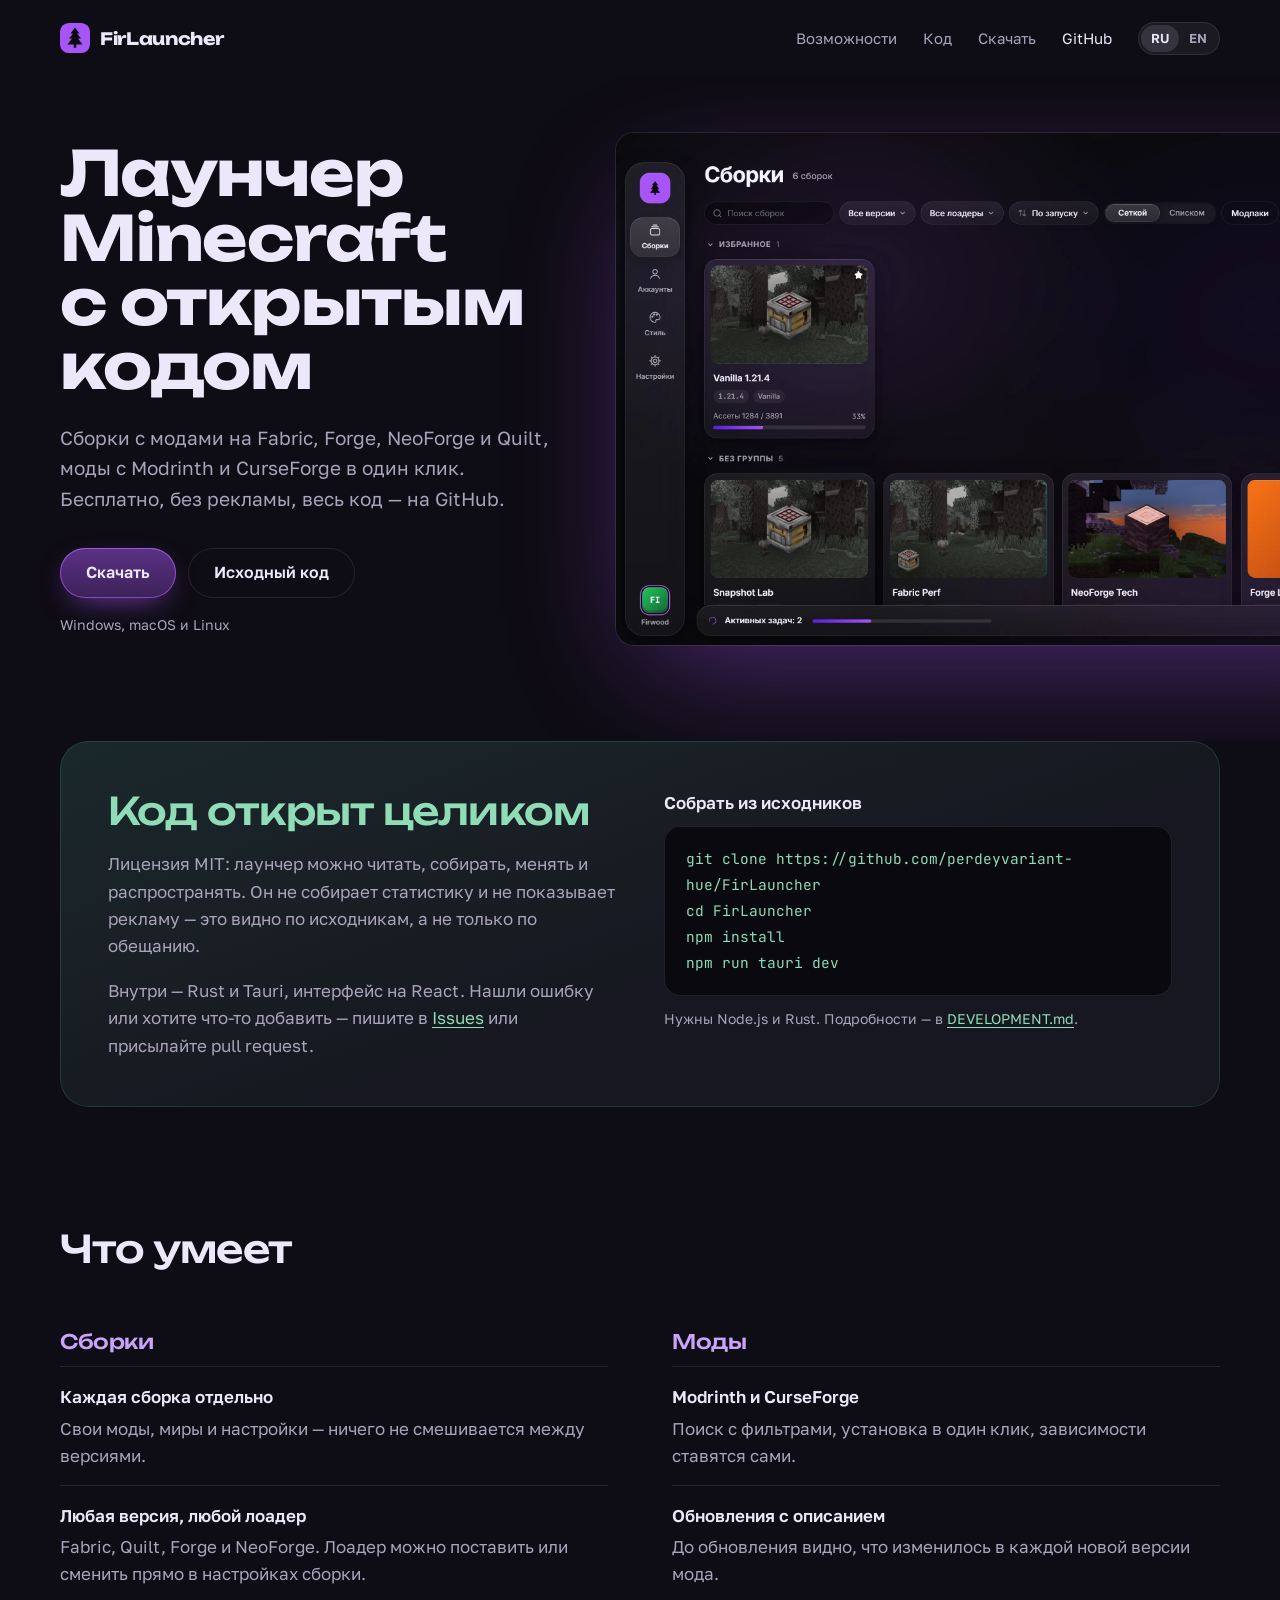
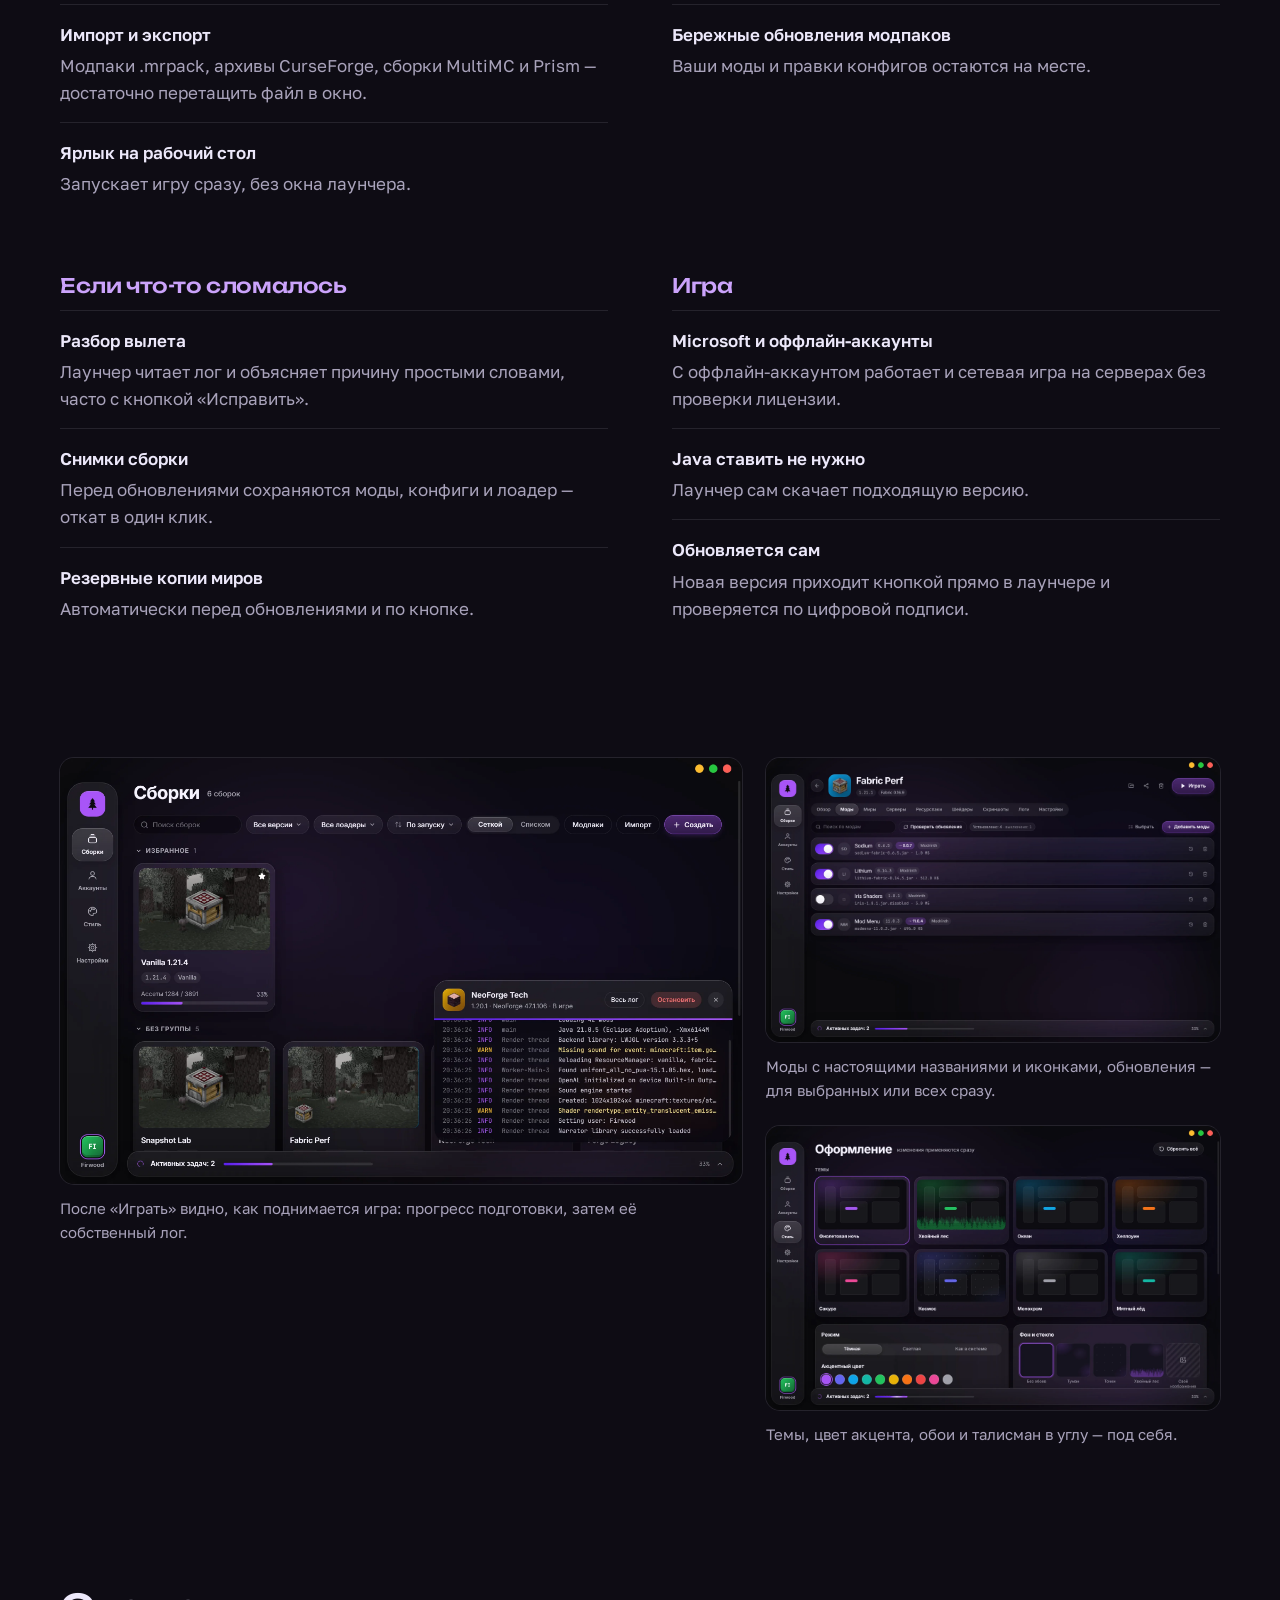
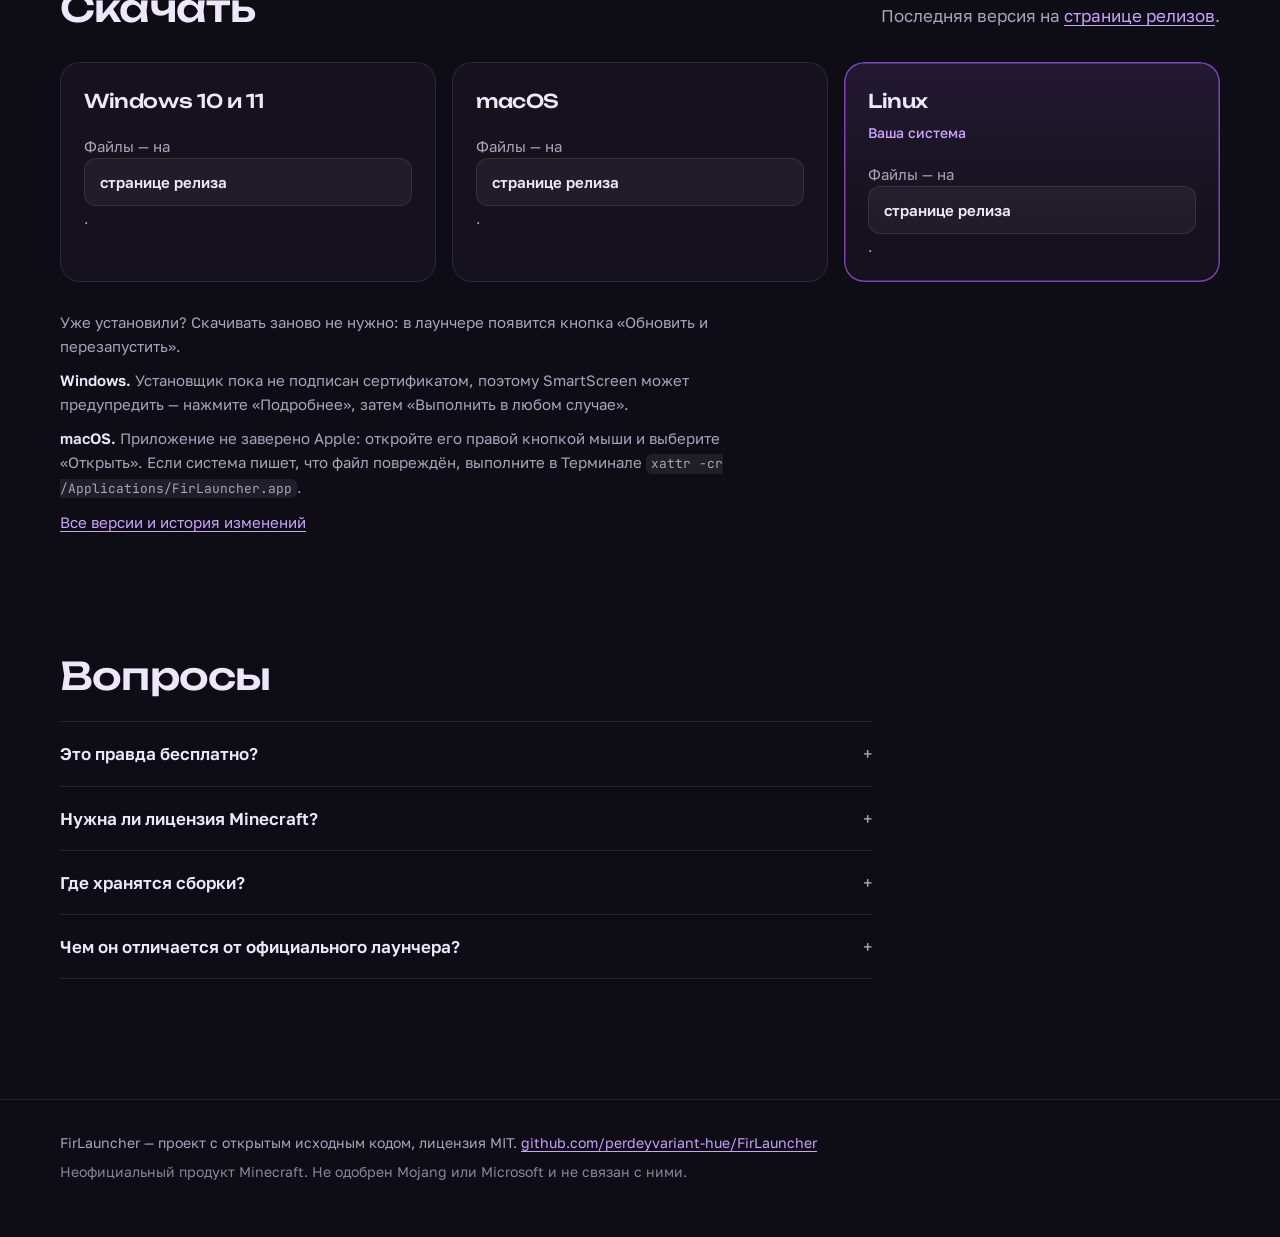
==== index.html @ 016143f2 "Site from FirLauncher/FirLauncher@e75945dbc48995f0e6915849e0f08cb244900f71" ====
<!doctype html>
<html lang="ru">
<head>
  <meta charset="utf-8">
  <meta name="viewport" content="width=device-width, initial-scale=1">
  <title>FirLauncher — лаунчер Minecraft с открытым кодом</title>
  <meta name="description" content="Бесплатный лаунчер Minecraft с открытым исходным кодом: сборки с модами, Fabric, Forge, NeoForge и Quilt, моды с Modrinth и CurseForge в один клик. Windows, macOS и Linux.">
  <meta property="og:title" content="FirLauncher — лаунчер Minecraft с открытым кодом">
  <meta property="og:description" content="Сборки с модами, моды с Modrinth и CurseForge в один клик. Бесплатно, без рекламы, весь код на GitHub.">
  <meta property="og:image" content="assets/instances.webp">
  <meta name="theme-color" content="#0e0c14">
  <meta name="google-site-verification" content="sZ83kXHZq6pYVAx1kvti88Su-wKgTCy2iT1ykErZm4U" />
  <link rel="icon" href="favicon.svg" type="image/svg+xml">
  <link rel="canonical" href="https://firlauncher.github.io/">
  <link rel="alternate" hreflang="ru" href="https://firlauncher.github.io/">
  <link rel="alternate" hreflang="en" href="https://firlauncher.github.io/en/">
  <link rel="alternate" hreflang="x-default" href="https://firlauncher.github.io/en/">
  <link rel="preconnect" href="https://fonts.googleapis.com">
  <link rel="preconnect" href="https://fonts.gstatic.com" crossorigin>
  <link href="https://fonts.googleapis.com/css2?family=Golos+Text:wght@400;500;600&family=JetBrains+Mono:wght@400&family=Unbounded:wght@500;700&display=swap" rel="stylesheet">
  <link rel="stylesheet" href="style.css">
</head>
<body>
  <a class="skip" href="#download">Перейти к скачиванию</a>

  <header class="top">
    <a class="brand" href="./" aria-label="FirLauncher, на главную">
      <svg class="brand-mark" viewBox="0 0 24 24" aria-hidden="true"><rect width="24" height="24" rx="7" fill="#a855f7"/><path d="M12 3.6 15.6 8.4H13.6l3.2 4H14.4l3.6 4.8H13v2.6h-2v-2.6H6l3.6-4.8H7.2l3.2-4H8.4Z" fill="#0b0a0f"/></svg>
      FirLauncher
    </a>
    <nav class="top-nav" aria-label="Разделы">
      <a href="#features">Возможности</a>
      <a href="#open-source">Код</a>
      <a href="#download">Скачать</a>
      <a class="top-gh" href="https://github.com/perdeyvariant-hue/FirLauncher">GitHub</a>
      <span class="lang" role="group" aria-label="Язык">
        <a aria-current="page" lang="ru">RU</a>
        <a href="en/" hreflang="en" lang="en">EN</a>
      </span>
    </nav>
  </header>

  <main>
    <section class="hero">
      <div class="hero-text">
        <h1>Лаунчер Minecraft с&nbsp;открытым кодом</h1>
        <p class="lede">Сборки с модами на Fabric, Forge, NeoForge и Quilt, моды с Modrinth и CurseForge в один клик. Бесплатно, без рекламы, весь код — на GitHub.</p>
        <div class="hero-actions">
          <a class="btn btn-primary" id="hero-download" href="#download">Скачать</a>
          <a class="btn btn-quiet" href="https://github.com/perdeyvariant-hue/FirLauncher">Исходный код</a>
        </div>
        <p class="hero-meta" id="hero-meta">Windows, macOS и Linux</p>
      </div>
      <figure class="hero-shot">
        <img src="assets/instances.webp" width="2560" height="1600" alt="Окно FirLauncher: сборки с обложками из игры, фильтры по версии и лоадеру">
      </figure>
    </section>

    <section class="open" id="open-source">
      <div class="open-text">
        <h2>Код открыт целиком</h2>
        <p>Лицензия MIT: лаунчер можно читать, собирать, менять и распространять. Он не собирает статистику и не показывает рекламу — это видно по исходникам, а не только по обещанию.</p>
        <p>Внутри — Rust и Tauri, интерфейс на React. Нашли ошибку или хотите что-то добавить — пишите в <a href="https://github.com/perdeyvariant-hue/FirLauncher/issues">Issues</a> или присылайте pull request.</p>
      </div>
      <div class="open-code">
        <p class="code-title">Собрать из исходников</p>
        <pre><code>git clone https://github.com/perdeyvariant-hue/FirLauncher
cd FirLauncher
npm install
npm run tauri dev</code></pre>
        <p class="code-note">Нужны Node.js и Rust. Подробности — в <a href="https://github.com/perdeyvariant-hue/FirLauncher/blob/main/docs/DEVELOPMENT.md">DEVELOPMENT.md</a>.</p>
      </div>
    </section>

    <section class="features" id="features">
      <h2>Что умеет</h2>

      <div class="group">
        <h3>Сборки</h3>
        <dl>
          <div><dt>Каждая сборка отдельно</dt><dd>Свои моды, миры и настройки — ничего не смешивается между версиями.</dd></div>
          <div><dt>Любая версия, любой лоадер</dt><dd>Fabric, Quilt, Forge и NeoForge. Лоадер можно поставить или сменить прямо в настройках сборки.</dd></div>
          <div><dt>Импорт и экспорт</dt><dd>Модпаки .mrpack, архивы CurseForge, сборки MultiMC и Prism — достаточно перетащить файл в окно.</dd></div>
          <div><dt>Ярлык на рабочий стол</dt><dd>Запускает игру сразу, без окна лаунчера.</dd></div>
        </dl>
      </div>

      <div class="group">
        <h3>Моды</h3>
        <dl>
          <div><dt>Modrinth и CurseForge</dt><dd>Поиск с фильтрами, установка в один клик, зависимости ставятся сами.</dd></div>
          <div><dt>Обновления с описанием</dt><dd>До обновления видно, что изменилось в каждой новой версии мода.</dd></div>
          <div><dt>Бережные обновления модпаков</dt><dd>Ваши моды и правки конфигов остаются на месте.</dd></div>
        </dl>
      </div>

      <div class="group">
        <h3>Если что-то сломалось</h3>
        <dl>
          <div><dt>Разбор вылета</dt><dd>Лаунчер читает лог и объясняет причину простыми словами, часто с кнопкой «Исправить».</dd></div>
          <div><dt>Снимки сборки</dt><dd>Перед обновлениями сохраняются моды, конфиги и лоадер — откат в один клик.</dd></div>
          <div><dt>Резервные копии миров</dt><dd>Автоматически перед обновлениями и по кнопке.</dd></div>
        </dl>
      </div>

      <div class="group">
        <h3>Игра</h3>
        <dl>
          <div><dt>Microsoft и оффлайн-аккаунты</dt><dd>С оффлайн-аккаунтом работает и сетевая игра на серверах без проверки лицензии.</dd></div>
          <div><dt>Java ставить не нужно</dt><dd>Лаунчер сам скачает подходящую версию.</dd></div>
          <div><dt>Обновляется сам</dt><dd>Новая версия приходит кнопкой прямо в лаунчере и проверяется по цифровой подписи.</dd></div>
        </dl>
      </div>
    </section>

    <section class="gallery" aria-label="Скриншоты">
      <figure>
        <img src="assets/launch.webp" width="2560" height="1600" loading="lazy" alt="Карточка запуска с живым логом игры">
        <figcaption>После «Играть» видно, как поднимается игра: прогресс подготовки, затем её собственный лог.</figcaption>
      </figure>
      <figure>
        <img src="assets/mods.webp" width="2560" height="1600" loading="lazy" alt="Список модов сборки с доступными обновлениями">
        <figcaption>Моды с настоящими названиями и иконками, обновления — для выбранных или всех сразу.</figcaption>
      </figure>
      <figure>
        <img src="assets/appearance.webp" width="2560" height="1600" loading="lazy" alt="Настройки оформления: темы, цвет акцента, обои и талисман">
        <figcaption>Темы, цвет акцента, обои и талисман в углу — под себя.</figcaption>
      </figure>
    </section>

    <section class="download" id="download">
      <div class="download-head">
        <h2>Скачать</h2>
        <p id="release-line">Последняя версия на <a href="https://github.com/perdeyvariant-hue/FirLauncher/releases/latest">странице релизов</a>.</p>
      </div>

      <div class="platforms" id="platforms">
        <div class="platform" data-os="windows">
          <h3>Windows 10 и 11</h3>
          <ul class="files"></ul>
        </div>
        <div class="platform" data-os="macos">
          <h3>macOS</h3>
          <ul class="files"></ul>
        </div>
        <div class="platform" data-os="linux">
          <h3>Linux</h3>
          <ul class="files"></ul>
        </div>
      </div>

      <div class="notes">
        <p>Уже установили? Скачивать заново не нужно: в лаунчере появится кнопка «Обновить и перезапустить».</p>
        <p><strong>Windows.</strong> Установщик пока не подписан сертификатом, поэтому SmartScreen может предупредить — нажмите «Подробнее», затем «Выполнить в любом случае».</p>
        <p><strong>macOS.</strong> Приложение не заверено Apple: откройте его правой кнопкой мыши и выберите «Открыть». Если система пишет, что файл повреждён, выполните в Терминале <code>xattr -cr /Applications/FirLauncher.app</code>.</p>
        <p><a href="https://github.com/perdeyvariant-hue/FirLauncher/releases">Все версии и история изменений</a></p>
      </div>
    </section>

    <section class="faq" aria-labelledby="faq-title">
      <h2 id="faq-title">Вопросы</h2>
      <details>
        <summary>Это правда бесплатно?</summary>
        <p>Да. FirLauncher распространяется по лицензии MIT, без платных функций и рекламы.</p>
      </details>
      <details>
        <summary>Нужна ли лицензия Minecraft?</summary>
        <p>Для игры на официальных серверах и для своего скина нужен аккаунт Microsoft с купленной игрой. Оффлайн-аккаунт подходит для одиночной игры, игры по сети дома и серверов, которые не проверяют лицензию.</p>
      </details>
      <details>
        <summary>Где хранятся сборки?</summary>
        <p>В папке данных лаунчера: <code>%APPDATA%\FirLauncher</code> на Windows, <code>~/Library/Application Support/FirLauncher</code> на macOS и <code>~/.config/FirLauncher</code> на Linux. Её можно сменить в настройках.</p>
      </details>
      <details>
        <summary>Чем он отличается от официального лаунчера?</summary>
        <p>FirLauncher сделан для игры с модами: у каждой сборки свои моды и миры, моды ставятся из каталогов с зависимостями, модпаки импортируются и обновляются, а при вылете лаунчер объясняет, что пошло не так.</p>
      </details>
    </section>
  </main>

  <footer class="foot">
    <p>FirLauncher — проект с открытым исходным кодом, лицензия MIT. <a href="https://github.com/perdeyvariant-hue/FirLauncher">github.com/perdeyvariant-hue/FirLauncher</a></p>
    <p class="disclaimer">Неофициальный продукт Minecraft. Не одобрен Mojang или Microsoft и не связан с ними.</p>
  </footer>

  <script src="app.js" defer></script>
</body>
</html>
---- style.css ----
/*
 * FirLauncher site. The launcher's own night palette: ink, a violet for
 * actions, and a fir green for everything about the open code.
 */
:root {
  --ink: #0e0c14;
  --ink-2: #15121d;
  --panel: #1a1724;
  --line: rgb(236 232 250 / 0.1);
  --text: #ece8fa;
  --dim: #a9a3bb;
  --violet: #a855f7;
  --violet-soft: #cba3fb;
  --fir: #3fb27f;
  --fir-soft: #8fdcb6;
  --wrap: 1160px;
  --gutter: max(20px, calc((100vw - var(--wrap)) / 2));
  color-scheme: dark;
}

*,
*::before,
*::after {
  box-sizing: border-box;
}

html {
  scroll-behavior: smooth;
}

body {
  margin: 0;
  background: var(--ink);
  color: var(--text);
  font: 400 17px/1.6 'Golos Text', system-ui, sans-serif;
  -webkit-font-smoothing: antialiased;
}

a {
  color: var(--violet-soft);
  text-underline-offset: 3px;
}

a:hover {
  color: #fff;
}

:focus-visible {
  outline: 2px solid var(--violet);
  outline-offset: 3px;
  border-radius: 6px;
}

h1,
h2,
h3 {
  font-family: 'Unbounded', 'Golos Text', sans-serif;
  letter-spacing: -0.02em;
  margin: 0;
}

h2 {
  font-weight: 500;
  font-size: clamp(26px, 3.2vw, 38px);
  line-height: 1.15;
}

code,
pre {
  font-family: 'JetBrains Mono', ui-monospace, Consolas, monospace;
}

p code {
  font-size: 0.86em;
  padding: 0.1em 0.4em;
  border-radius: 6px;
  background: rgb(236 232 250 / 0.08);
}

.skip {
  position: absolute;
  left: -999px;
}

.skip:focus {
  left: 16px;
  top: 12px;
  z-index: 10;
  padding: 8px 14px;
  background: var(--panel);
  border-radius: 10px;
}

/* Header */
.top {
  display: flex;
  align-items: center;
  justify-content: space-between;
  gap: 24px;
  padding: 22px var(--gutter);
}

.brand {
  display: inline-flex;
  align-items: center;
  gap: 10px;
  color: var(--text);
  font: 700 17px/1 'Unbounded', sans-serif;
  text-decoration: none;
  letter-spacing: -0.02em;
}

.brand-mark {
  width: 30px;
  height: 30px;
}

.top-nav {
  display: flex;
  align-items: center;
  gap: 26px;
  font-size: 15px;
}

.top-nav a {
  color: var(--dim);
  text-decoration: none;
}

.top-nav a:hover {
  color: var(--text);
}

.top-gh {
  color: var(--text) !important;
}

/* RU / EN: the current one sits on a raised pill. */
.lang {
  display: inline-flex;
  padding: 3px;
  border-radius: 999px;
  background: rgb(236 232 250 / 0.06);
  box-shadow: inset 0 0 0 1px var(--line);
}

.top-nav .lang a {
  padding: 3px 10px;
  border-radius: 999px;
  font-size: 13px;
  font-weight: 600;
  color: var(--dim);
}

.top-nav .lang a[aria-current] {
  color: var(--text);
  background: rgb(236 232 250 / 0.12);
}

.top-nav .lang a[href]:hover {
  color: var(--text);
}

/* Buttons */
.btn {
  display: inline-flex;
  align-items: center;
  justify-content: center;
  min-height: 50px;
  padding: 0 26px;
  border-radius: 999px;
  font-weight: 600;
  font-size: 16px;
  text-decoration: none;
  color: var(--text);
  transition: background-color 0.15s ease, box-shadow 0.15s ease;
}

.btn-primary {
  background: linear-gradient(180deg, rgb(168 85 247 / 0.5), rgb(168 85 247 / 0.3));
  box-shadow: inset 0 0 0 1px rgb(168 85 247 / 0.7), inset 0 1px 0 rgb(255 255 255 / 0.2),
    0 10px 30px -12px rgb(168 85 247 / 0.8);
}

.btn-primary:hover {
  color: #fff;
  background: linear-gradient(180deg, rgb(168 85 247 / 0.65), rgb(168 85 247 / 0.42));
}

.btn-quiet {
  box-shadow: inset 0 0 0 1px var(--line);
}

.btn-quiet:hover {
  color: #fff;
  background: rgb(236 232 250 / 0.06);
}

/* Hero: the window itself runs off the right edge. */
.hero {
  display: grid;
  grid-template-columns: minmax(0, 500px) minmax(0, 1fr);
  align-items: center;
  gap: 56px;
  padding: 56px 0 96px var(--gutter);
  /* The window runs off the right edge; the page must not scroll after it. */
  overflow: clip;
}

.hero h1 {
  font-weight: 700;
  font-size: clamp(38px, 5vw, 62px);
  line-height: 1.04;
}

.lede {
  margin: 24px 0 0;
  max-width: 34em;
  color: var(--dim);
  font-size: 19px;
}

.hero-actions {
  display: flex;
  flex-wrap: wrap;
  gap: 12px;
  margin-top: 34px;
}

.hero-meta {
  margin: 16px 0 0;
  color: var(--dim);
  font-size: 14px;
}

.hero-shot {
  margin: 0;
  width: min(1040px, 64vw);
  animation: rise 0.9s cubic-bezier(0.2, 0.8, 0.2, 1) both;
}

.hero-shot img {
  display: block;
  width: 100%;
  height: auto;
  border-radius: 18px 0 0 18px;
  box-shadow: 0 0 0 1px var(--line), 0 40px 120px -30px rgb(168 85 247 / 0.45);
}

@keyframes rise {
  from {
    opacity: 0;
    transform: translateY(28px);
  }
}

/* Open source */
.open {
  display: grid;
  grid-template-columns: minmax(0, 1fr) minmax(0, 1fr);
  gap: 48px;
  margin: 0 var(--gutter);
  padding: 48px;
  border-radius: 28px;
  background: linear-gradient(160deg, rgb(63 178 127 / 0.14), rgb(63 178 127 / 0.03) 60%), var(--ink-2);
  box-shadow: inset 0 0 0 1px rgb(63 178 127 / 0.22);
}

.open h2 {
  color: var(--fir-soft);
}

.open-text p {
  max-width: 34em;
  margin: 18px 0 0;
  color: var(--dim);
}

.open a {
  color: var(--fir-soft);
}

.code-title {
  margin: 0 0 10px;
  font-weight: 600;
}

.open pre {
  margin: 0;
  padding: 20px 22px;
  overflow-x: auto;
  border-radius: 16px;
  background: #0a0910;
  box-shadow: inset 0 0 0 1px var(--line);
  font-size: 14.5px;
  line-height: 1.8;
  color: var(--fir-soft);
  white-space: pre-wrap;
  overflow-wrap: anywhere;
}

.code-note {
  margin: 12px 0 0;
  font-size: 14px;
  color: var(--dim);
}

/* Features: grouped lists, not cards. */
.features {
  padding: 120px var(--gutter) 40px;
  display: grid;
  grid-template-columns: repeat(2, minmax(0, 1fr));
  column-gap: 64px;
  row-gap: 56px;
}

.features > h2 {
  grid-column: 1 / -1;
  margin-bottom: 0;
}

.group h3 {
  font-weight: 500;
  font-size: 20px;
  color: var(--violet-soft);
  margin-bottom: 8px;
}

.group dl {
  margin: 0;
}

.group dl > div {
  padding: 16px 0;
  border-top: 1px solid var(--line);
}

.group dt {
  font-weight: 600;
}

.group dd {
  margin: 4px 0 0;
  color: var(--dim);
  max-width: 36em;
}

/* Gallery */
.gallery {
  display: grid;
  grid-template-columns: 1.5fr 1fr;
  gap: 24px;
  padding: 80px var(--gutter);
}

.gallery figure {
  margin: 0;
}

.gallery figure:first-child {
  grid-row: span 2;
}

.gallery img {
  display: block;
  width: 100%;
  height: auto;
  border-radius: 14px;
  box-shadow: 0 0 0 1px var(--line);
}

.gallery figcaption {
  margin-top: 12px;
  color: var(--dim);
  font-size: 15px;
  max-width: 40em;
}

/* Download */
.download {
  padding: 60px var(--gutter) 40px;
}

.download-head {
  display: flex;
  flex-wrap: wrap;
  align-items: baseline;
  justify-content: space-between;
  gap: 12px 32px;
}

.download-head p {
  margin: 0;
  color: var(--dim);
}

.platforms {
  display: grid;
  grid-template-columns: repeat(3, minmax(0, 1fr));
  gap: 16px;
  margin-top: 32px;
}

.platform {
  padding: 24px;
  border-radius: 20px;
  background: var(--ink-2);
  box-shadow: inset 0 0 0 1px var(--line);
}

/* The visitor's own system is the one to pick. */
.platform.is-yours {
  box-shadow: inset 0 0 0 1.5px rgb(168 85 247 / 0.7);
  background: linear-gradient(180deg, rgb(168 85 247 / 0.1), transparent 70%), var(--ink-2);
}

.platform h3 {
  font-weight: 500;
  font-size: 19px;
}

.yours {
  display: block;
  margin-top: 6px;
  font-size: 14px;
  color: var(--violet-soft);
  font-family: 'Golos Text', sans-serif;
  letter-spacing: 0;
}

.files {
  list-style: none;
  margin: 18px 0 0;
  padding: 0;
  display: grid;
  gap: 8px;
}

.files a {
  display: flex;
  justify-content: space-between;
  align-items: center;
  gap: 12px;
  padding: 12px 16px;
  border-radius: 12px;
  color: var(--text);
  text-decoration: none;
  background: rgb(236 232 250 / 0.05);
  box-shadow: inset 0 0 0 1px var(--line);
}

.files a:hover {
  background: rgb(168 85 247 / 0.16);
}

.files li:first-child a {
  font-weight: 600;
}

.size {
  color: var(--dim);
  font-size: 14px;
  font-weight: 400;
  white-space: nowrap;
}

.files .fallback {
  color: var(--dim);
  font-size: 15px;
}

.notes {
  margin-top: 28px;
  max-width: 46em;
  color: var(--dim);
  font-size: 15px;
}

.notes p {
  margin: 10px 0 0;
}

.notes strong {
  color: var(--text);
  font-weight: 600;
}

/* FAQ */
.faq {
  padding: 80px var(--gutter) 40px;
  max-width: calc(var(--wrap) * 0.7 + 2 * var(--gutter));
}

.faq h2 {
  margin-bottom: 24px;
}

.faq details {
  border-top: 1px solid var(--line);
}

.faq details:last-child {
  border-bottom: 1px solid var(--line);
}

.faq summary {
  cursor: pointer;
  padding: 18px 0;
  font-weight: 600;
  list-style: none;
}

.faq summary::-webkit-details-marker {
  display: none;
}

.faq summary::after {
  content: '+';
  float: right;
  color: var(--dim);
  font-weight: 400;
}

.faq details[open] summary::after {
  content: '−';
}

.faq details p {
  margin: 0 0 20px;
  color: var(--dim);
  max-width: 40em;
}

/* Footer */
.foot {
  margin-top: 80px;
  padding: 32px var(--gutter) 48px;
  border-top: 1px solid var(--line);
  color: var(--dim);
  font-size: 14px;
}

.foot p {
  margin: 0 0 6px;
}

.disclaimer {
  opacity: 0.8;
}

/* Narrow screens */
@media (max-width: 960px) {
  .hero {
    grid-template-columns: 1fr;
    padding-right: var(--gutter);
    padding-top: 32px;
  }

  .hero-shot {
    width: 100%;
  }

  .hero-shot img {
    border-radius: 14px;
  }

  .open,
  .features,
  .gallery,
  .platforms {
    grid-template-columns: minmax(0, 1fr);
  }

  .open {
    padding: 28px;
    gap: 28px;
  }

  .gallery figure:first-child {
    grid-row: auto;
  }
}

@media (max-width: 560px) {
  .top-nav > a:not(.top-gh) {
    display: none;
  }
}

@media (prefers-reduced-motion: reduce) {
  html {
    scroll-behavior: auto;
  }

  .hero-shot {
    animation: none;
  }
}
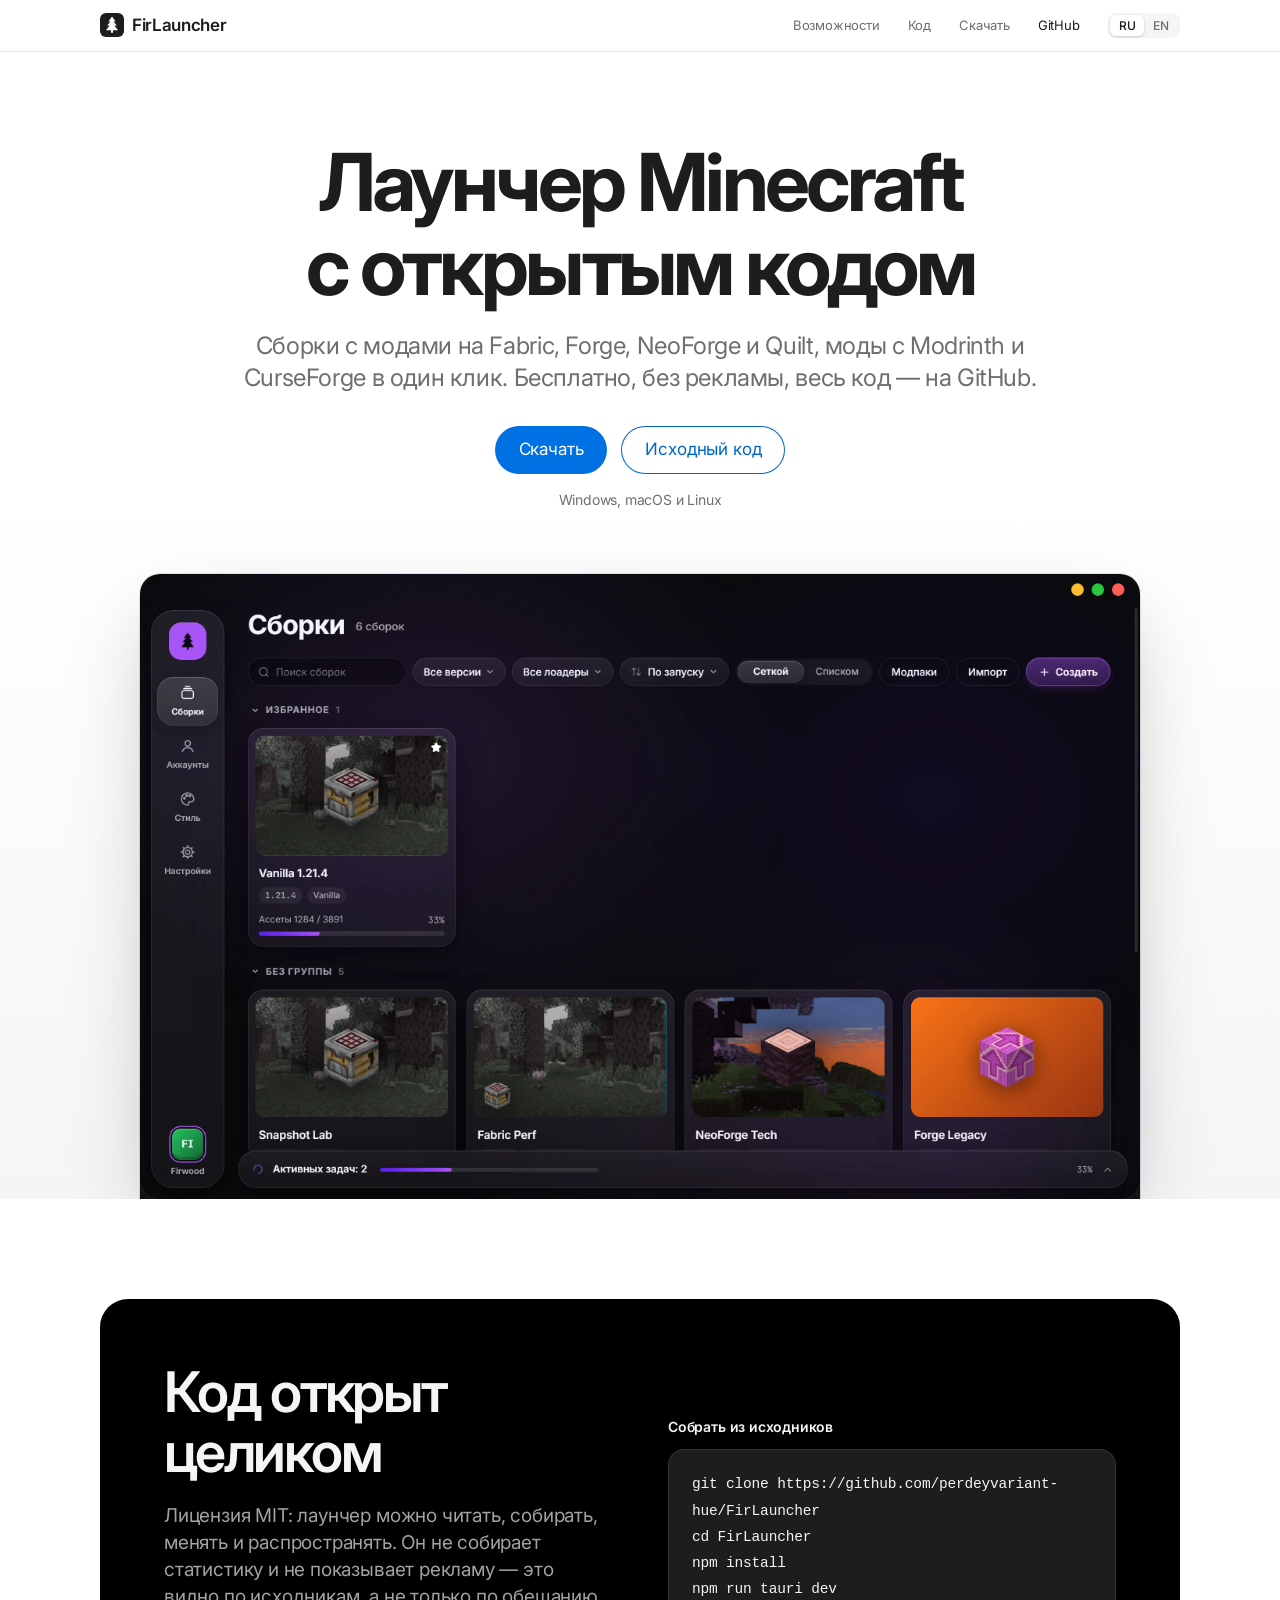
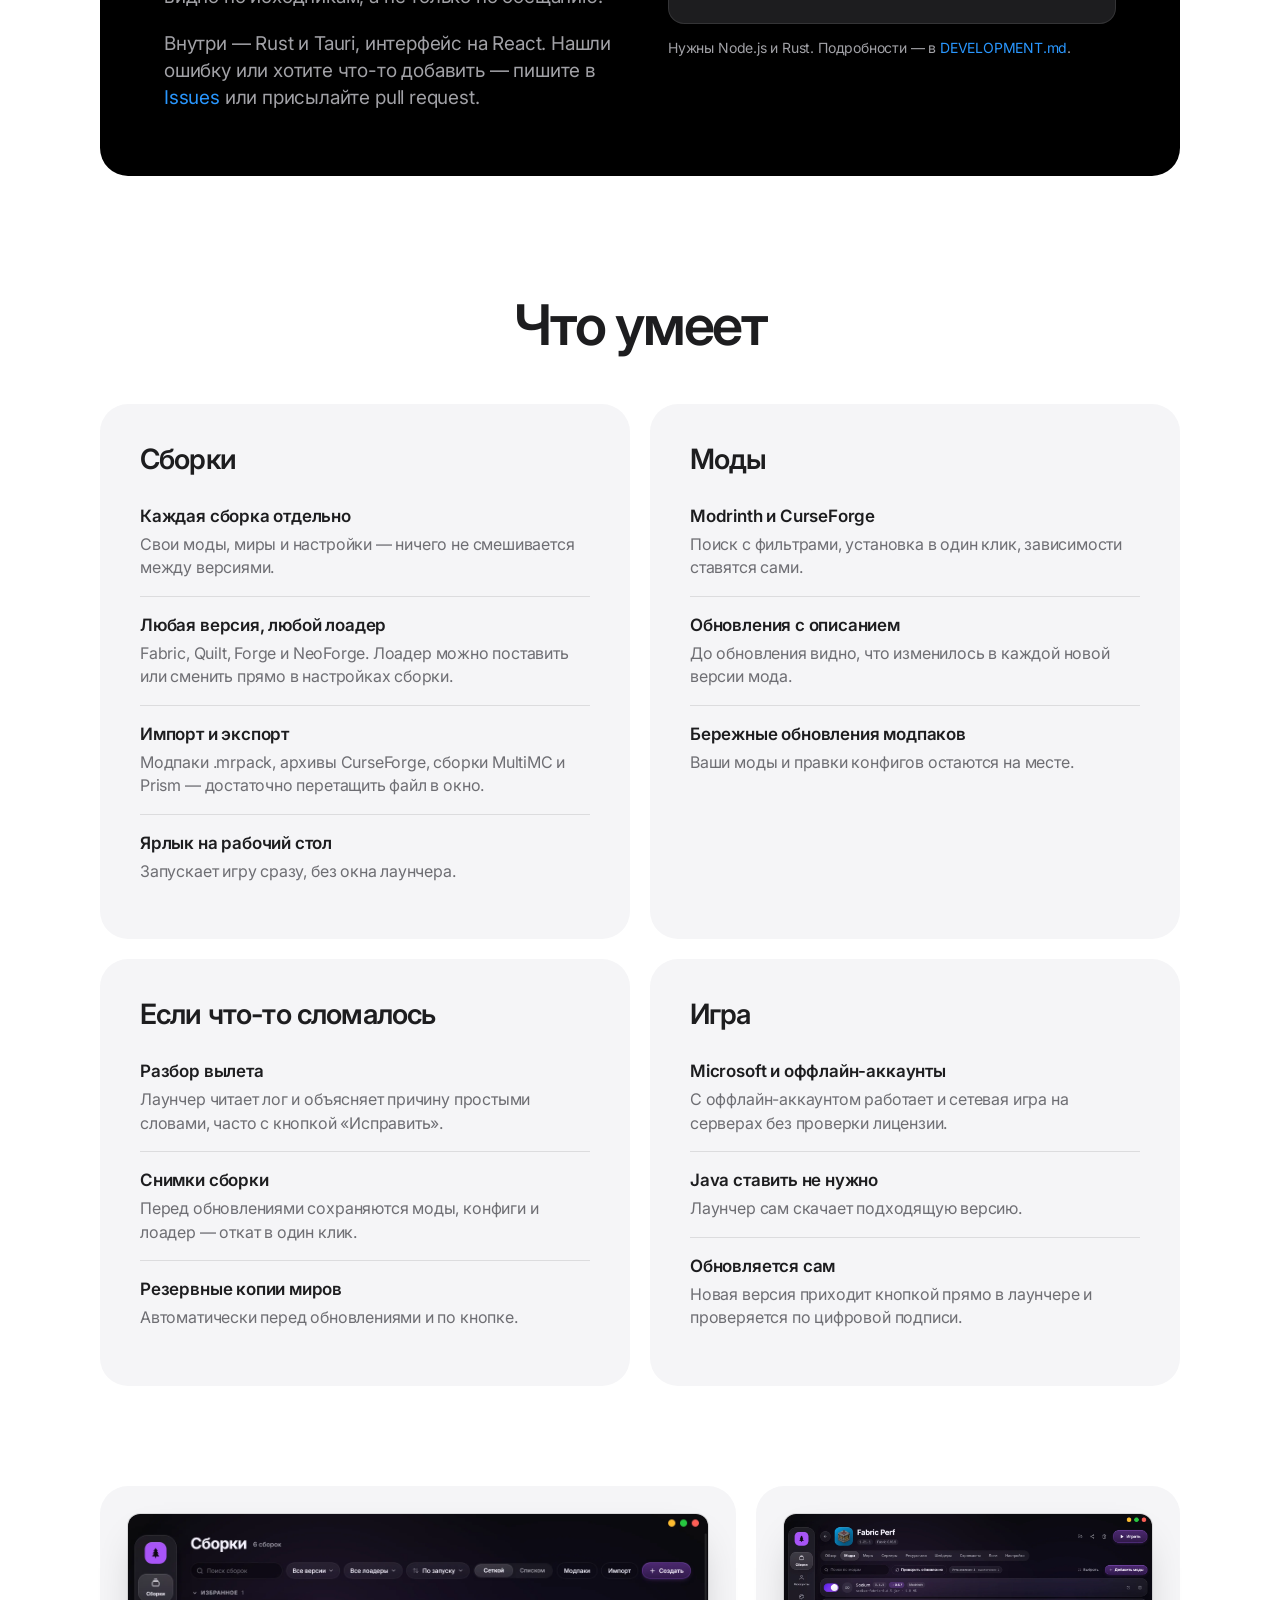
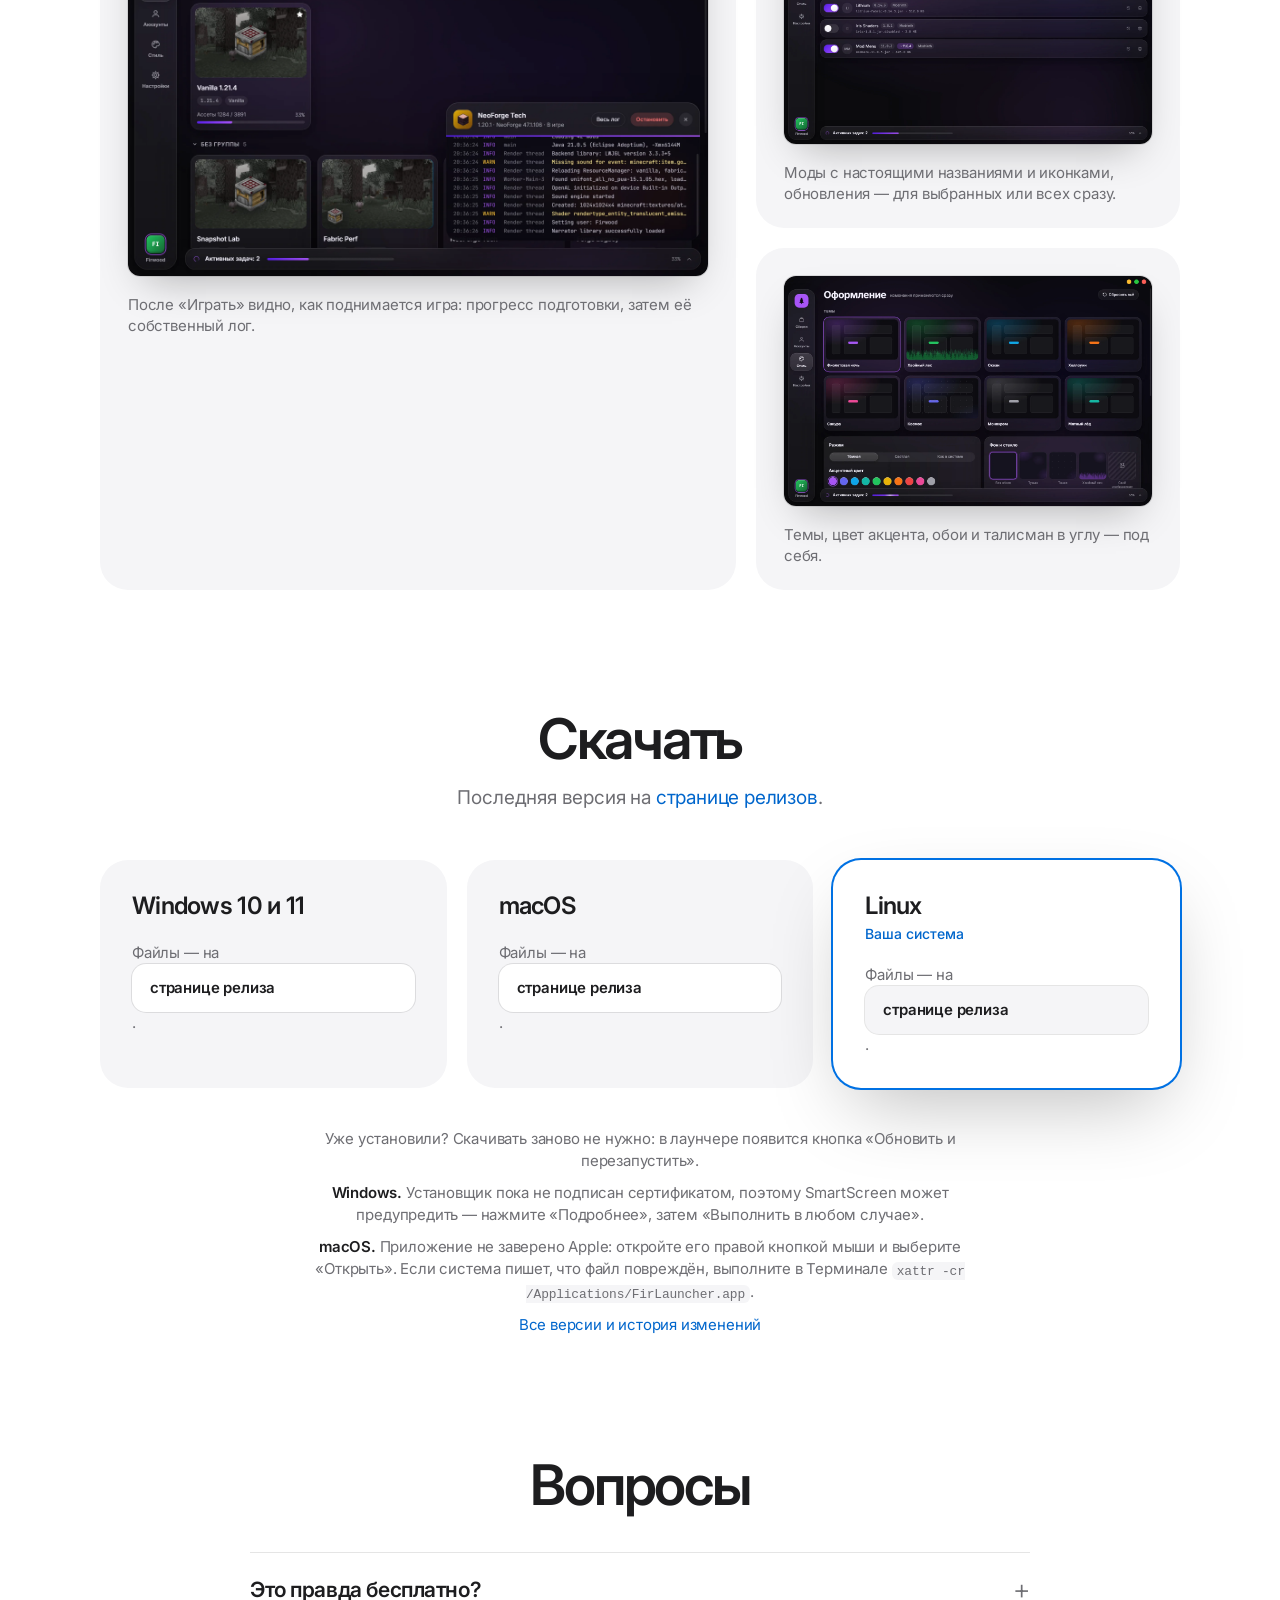
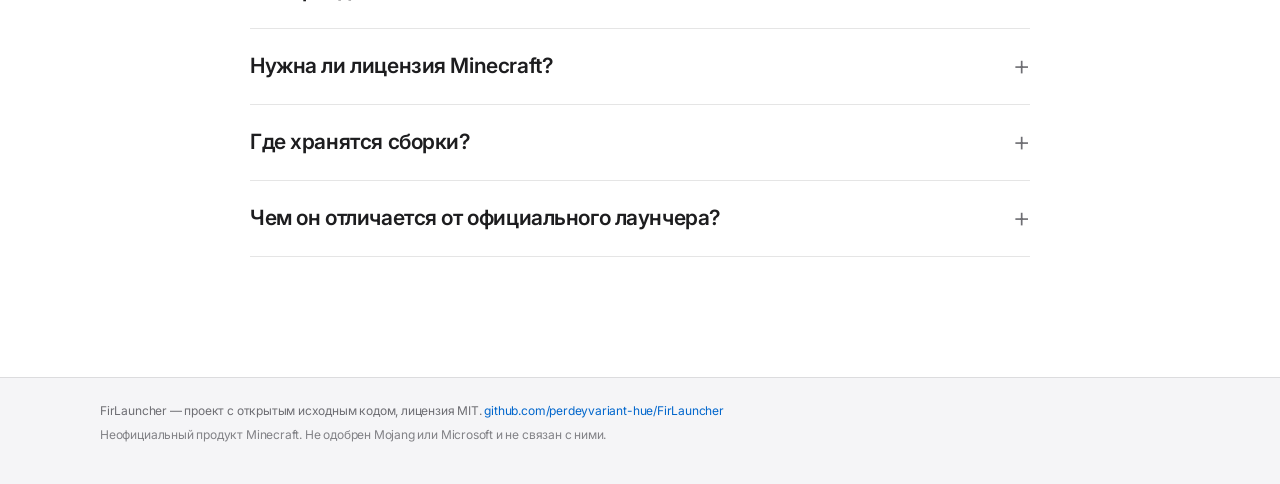
==== commit e32494ae: "Redesign site in an Apple-like style Light/dark system themes, translucent sticky bar, centred hero," ====
--- a/index.html
+++ b/index.html
@@ -8,16 +8,43 @@
   <meta property="og:title" content="FirLauncher — лаунчер Minecraft с открытым кодом">
   <meta property="og:description" content="Сборки с модами, моды с Modrinth и CurseForge в один клик. Бесплатно, без рекламы, весь код на GitHub.">
   <meta property="og:image" content="assets/instances.webp">
-  <meta name="theme-color" content="#0e0c14">
+  <meta name="theme-color" content="#ffffff" media="(prefers-color-scheme: light)">
+  <meta name="theme-color" content="#000000" media="(prefers-color-scheme: dark)">
   <meta name="google-site-verification" content="sZ83kXHZq6pYVAx1kvti88Su-wKgTCy2iT1ykErZm4U" />
   <link rel="icon" href="favicon.svg" type="image/svg+xml">
   <link rel="canonical" href="https://firlauncher.github.io/">
   <link rel="alternate" hreflang="ru" href="https://firlauncher.github.io/">
   <link rel="alternate" hreflang="en" href="https://firlauncher.github.io/en/">
   <link rel="alternate" hreflang="x-default" href="https://firlauncher.github.io/en/">
-  <link rel="preconnect" href="https://fonts.googleapis.com">
-  <link rel="preconnect" href="https://fonts.gstatic.com" crossorigin>
-  <link href="https://fonts.googleapis.com/css2?family=Golos+Text:wght@400;500;600&family=JetBrains+Mono:wght@400&family=Unbounded:wght@500;700&display=swap" rel="stylesheet">
+  
+  
+  <link href="https://fonts.googleapis.com/css2?family=Inter:wght@400;500;600;700&display=swap" rel="stylesheet">
+  <script type="application/ld+json">
+{
+    "@context": "https://schema.org",
+    "@type": "SoftwareApplication",
+    "name": "FirLauncher",
+    "url": "https://firlauncher.github.io/",
+    "description": "Бесплатный лаунчер Minecraft с открытым исходным кодом: сборки с модами на Fabric, Forge, NeoForge и Quilt, моды с Modrinth и CurseForge в один клик.",
+    "inLanguage": "ru",
+    "applicationCategory": "GameApplication",
+    "applicationSubCategory": "Minecraft launcher",
+    "operatingSystem": "Windows 10, Windows 11, macOS, Linux",
+    "isAccessibleForFree": true,
+    "offers": {
+      "@type": "Offer",
+      "price": "0",
+      "priceCurrency": "USD"
+    },
+    "license": "https://opensource.org/licenses/MIT",
+    "downloadUrl": "https://github.com/perdeyvariant-hue/FirLauncher/releases/latest",
+    "image": "https://firlauncher.github.io/assets/instances.webp",
+    "screenshot": "https://firlauncher.github.io/assets/instances.webp",
+    "sameAs": [
+      "https://github.com/perdeyvariant-hue/FirLauncher"
+    ]
+  }
+  </script>
   <link rel="stylesheet" href="style.css">
 </head>
 <body>
@@ -25,7 +52,7 @@
 
   <header class="top">
     <a class="brand" href="./" aria-label="FirLauncher, на главную">
-      <svg class="brand-mark" viewBox="0 0 24 24" aria-hidden="true"><rect width="24" height="24" rx="7" fill="#a855f7"/><path d="M12 3.6 15.6 8.4H13.6l3.2 4H14.4l3.6 4.8H13v2.6h-2v-2.6H6l3.6-4.8H7.2l3.2-4H8.4Z" fill="#0b0a0f"/></svg>
+      <svg class="brand-mark" viewBox="0 0 24 24" aria-hidden="true"><rect width="24" height="24" rx="6"/><path d="M12 3.6 15.6 8.4H13.6l3.2 4H14.4l3.6 4.8H13v2.6h-2v-2.6H6l3.6-4.8H7.2l3.2-4H8.4Z"/></svg>
       FirLauncher
     </a>
     <nav class="top-nav" aria-label="Разделы">
--- a/style.css
+++ b/style.css
@@ -1,21 +1,43 @@
 /*
- * FirLauncher site. The launcher's own night palette: ink, a violet for
- * actions, and a fir green for everything about the open code.
+ * FirLauncher site, in the spirit of apple.com: system type, generous
+ * whitespace, a translucent bar, big centred headlines and rounded
+ * surfaces. Light by default, dark follows the system.
  */
 :root {
-  --ink: #0e0c14;
-  --ink-2: #15121d;
-  --panel: #1a1724;
-  --line: rgb(236 232 250 / 0.1);
-  --text: #ece8fa;
-  --dim: #a9a3bb;
-  --violet: #a855f7;
-  --violet-soft: #cba3fb;
-  --fir: #3fb27f;
-  --fir-soft: #8fdcb6;
-  --wrap: 1160px;
-  --gutter: max(20px, calc((100vw - var(--wrap)) / 2));
-  color-scheme: dark;
+  --bg: #fff;
+  --bg-alt: #f5f5f7;
+  --surface: #fff;
+  --text: #1d1d1f;
+  --dim: #6e6e73;
+  --line: rgb(0 0 0 / 0.1);
+  --accent: #0071e3;
+  --accent-hover: #0077ed;
+  --accent-text: #0066cc;
+  --code-bg: #1d1d1f;
+  --code-text: #f5f5f7;
+  --bar: rgb(255 255 255 / 0.72);
+  --shadow: 0 30px 80px -20px rgb(0 0 0 / 0.28);
+  --wrap: 1080px;
+  --gutter: max(22px, calc((100vw - var(--wrap)) / 2));
+  --font: -apple-system, BlinkMacSystemFont, 'SF Pro Display', 'SF Pro Text', 'Inter', 'Helvetica Neue', Arial, sans-serif;
+  color-scheme: light dark;
+}
+
+@media (prefers-color-scheme: dark) {
+  :root {
+    --bg: #000;
+    --bg-alt: #161617;
+    --surface: #1d1d1f;
+    --text: #f5f5f7;
+    --dim: #a1a1a6;
+    --line: rgb(255 255 255 / 0.14);
+    --accent: #0a84ff;
+    --accent-hover: #409cff;
+    --accent-text: #2997ff;
+    --code-bg: #0b0b0c;
+    --bar: rgb(22 22 23 / 0.72);
+    --shadow: 0 30px 80px -20px rgb(0 0 0 / 0.8);
+  }
 }
 
 *,
@@ -26,55 +48,59 @@
 
 html {
   scroll-behavior: smooth;
+  scroll-padding-top: 64px;
 }
 
 body {
   margin: 0;
-  background: var(--ink);
+  background: var(--bg);
   color: var(--text);
-  font: 400 17px/1.6 'Golos Text', system-ui, sans-serif;
+  font: 400 17px/1.47 var(--font);
+  letter-spacing: -0.011em;
   -webkit-font-smoothing: antialiased;
 }
 
 a {
-  color: var(--violet-soft);
+  color: var(--accent-text);
+  text-decoration: none;
+}
+
+a:hover {
+  text-decoration: underline;
   text-underline-offset: 3px;
 }
 
-a:hover {
-  color: #fff;
-}
-
 :focus-visible {
-  outline: 2px solid var(--violet);
+  outline: 2px solid var(--accent);
   outline-offset: 3px;
-  border-radius: 6px;
+  border-radius: 8px;
 }
 
 h1,
 h2,
 h3 {
-  font-family: 'Unbounded', 'Golos Text', sans-serif;
-  letter-spacing: -0.02em;
   margin: 0;
+  font-family: var(--font);
+  font-weight: 600;
+  letter-spacing: -0.03em;
 }
 
 h2 {
-  font-weight: 500;
-  font-size: clamp(26px, 3.2vw, 38px);
-  line-height: 1.15;
+  font-size: clamp(32px, 5vw, 56px);
+  line-height: 1.07;
+  letter-spacing: -0.04em;
 }
 
 code,
 pre {
-  font-family: 'JetBrains Mono', ui-monospace, Consolas, monospace;
+  font-family: ui-monospace, 'SF Mono', Menlo, Consolas, monospace;
 }
 
 p code {
   font-size: 0.86em;
-  padding: 0.1em 0.4em;
+  padding: 0.12em 0.4em;
   border-radius: 6px;
-  background: rgb(236 232 250 / 0.08);
+  background: var(--bg-alt);
 }
 
 .skip {
@@ -85,80 +111,97 @@
 .skip:focus {
   left: 16px;
   top: 12px;
+  z-index: 20;
+  padding: 8px 14px;
+  background: var(--surface);
+  border-radius: 10px;
+}
+
+/* Header: a thin translucent bar that blurs what scrolls under it. */
+.top {
+  position: sticky;
+  top: 0;
   z-index: 10;
-  padding: 8px 14px;
-  background: var(--panel);
-  border-radius: 10px;
-}
-
-/* Header */
-.top {
   display: flex;
   align-items: center;
   justify-content: space-between;
   gap: 24px;
-  padding: 22px var(--gutter);
+  height: 52px;
+  padding: 0 var(--gutter);
+  background: var(--bar);
+  -webkit-backdrop-filter: saturate(180%) blur(20px);
+  backdrop-filter: saturate(180%) blur(20px);
+  border-bottom: 1px solid var(--line);
 }
 
 .brand {
   display: inline-flex;
   align-items: center;
-  gap: 10px;
+  gap: 8px;
   color: var(--text);
-  font: 700 17px/1 'Unbounded', sans-serif;
+  font-size: 17px;
+  font-weight: 600;
+  letter-spacing: -0.02em;
+}
+
+.brand:hover {
   text-decoration: none;
-  letter-spacing: -0.02em;
 }
 
 .brand-mark {
-  width: 30px;
-  height: 30px;
+  width: 24px;
+  height: 24px;
+}
+
+.brand-mark rect {
+  fill: var(--text);
+}
+
+.brand-mark path {
+  fill: var(--bg);
 }
 
 .top-nav {
   display: flex;
   align-items: center;
-  gap: 26px;
-  font-size: 15px;
+  gap: 28px;
+  font-size: 13px;
 }
 
 .top-nav a {
   color: var(--dim);
-  text-decoration: none;
+  transition: color 0.2s ease;
 }
 
 .top-nav a:hover {
   color: var(--text);
-}
-
-.top-gh {
-  color: var(--text) !important;
-}
-
-/* RU / EN: the current one sits on a raised pill. */
+  text-decoration: none;
+}
+
+.top-nav .top-gh {
+  color: var(--text);
+}
+
+/* RU / EN: a segmented control. */
 .lang {
   display: inline-flex;
-  padding: 3px;
-  border-radius: 999px;
-  background: rgb(236 232 250 / 0.06);
-  box-shadow: inset 0 0 0 1px var(--line);
+  padding: 2px;
+  border-radius: 8px;
+  background: var(--bg-alt);
 }
 
 .top-nav .lang a {
-  padding: 3px 10px;
-  border-radius: 999px;
-  font-size: 13px;
-  font-weight: 600;
+  padding: 2px 9px;
+  border-radius: 6px;
+  font-size: 12px;
+  font-weight: 500;
   color: var(--dim);
 }
 
 .top-nav .lang a[aria-current] {
   color: var(--text);
-  background: rgb(236 232 250 / 0.12);
-}
-
-.top-nav .lang a[href]:hover {
-  color: var(--text);
+  background: var(--surface);
+  box-shadow: 0 1px 3px rgb(0 0 0 / 0.18);
 }
 
 /* Buttons */
@@ -166,65 +209,77 @@
   display: inline-flex;
   align-items: center;
   justify-content: center;
-  min-height: 50px;
-  padding: 0 26px;
-  border-radius: 999px;
-  font-weight: 600;
-  font-size: 16px;
+  min-height: 48px;
+  padding: 0 24px;
+  border-radius: 980px;
+  font-size: 17px;
+  font-weight: 400;
+  letter-spacing: -0.01em;
+  transition: background-color 0.2s ease, color 0.2s ease;
+}
+
+.btn:hover {
   text-decoration: none;
-  color: var(--text);
-  transition: background-color 0.15s ease, box-shadow 0.15s ease;
 }
 
 .btn-primary {
-  background: linear-gradient(180deg, rgb(168 85 247 / 0.5), rgb(168 85 247 / 0.3));
-  box-shadow: inset 0 0 0 1px rgb(168 85 247 / 0.7), inset 0 1px 0 rgb(255 255 255 / 0.2),
-    0 10px 30px -12px rgb(168 85 247 / 0.8);
+  background: var(--accent);
+  color: #fff;
 }
 
 .btn-primary:hover {
+  background: var(--accent-hover);
   color: #fff;
-  background: linear-gradient(180deg, rgb(168 85 247 / 0.65), rgb(168 85 247 / 0.42));
 }
 
 .btn-quiet {
-  box-shadow: inset 0 0 0 1px var(--line);
+  color: var(--accent-text);
+  box-shadow: inset 0 0 0 1px var(--accent-text);
 }
 
 .btn-quiet:hover {
+  background: var(--accent);
   color: #fff;
-  background: rgb(236 232 250 / 0.06);
-}
-
-/* Hero: the window itself runs off the right edge. */
+  box-shadow: inset 0 0 0 1px var(--accent);
+}
+
+/* Hero: centred headline, the window below it. */
 .hero {
-  display: grid;
-  grid-template-columns: minmax(0, 500px) minmax(0, 1fr);
+  display: flex;
+  flex-direction: column;
   align-items: center;
-  gap: 56px;
-  padding: 56px 0 96px var(--gutter);
-  /* The window runs off the right edge; the page must not scroll after it. */
+  padding: 88px var(--gutter) 0;
+  text-align: center;
   overflow: clip;
+  background: linear-gradient(180deg, var(--bg) 40%, var(--bg-alt));
+}
+
+.hero-text {
+  max-width: 820px;
 }
 
 .hero h1 {
+  font-size: clamp(40px, 7.4vw, 80px);
   font-weight: 700;
-  font-size: clamp(38px, 5vw, 62px);
-  line-height: 1.04;
+  line-height: 1.05;
+  letter-spacing: -0.045em;
 }
 
 .lede {
-  margin: 24px 0 0;
+  margin: 22px auto 0;
   max-width: 34em;
   color: var(--dim);
-  font-size: 19px;
+  font-size: clamp(19px, 2.2vw, 24px);
+  line-height: 1.33;
+  letter-spacing: -0.016em;
 }
 
 .hero-actions {
   display: flex;
   flex-wrap: wrap;
-  gap: 12px;
-  margin-top: 34px;
+  justify-content: center;
+  gap: 14px;
+  margin-top: 32px;
 }
 
 .hero-meta {
@@ -234,96 +289,119 @@
 }
 
 .hero-shot {
-  margin: 0;
-  width: min(1040px, 64vw);
-  animation: rise 0.9s cubic-bezier(0.2, 0.8, 0.2, 1) both;
+  margin: 64px 0 0;
+  width: min(1000px, 100%);
+  animation: rise 1s cubic-bezier(0.2, 0.8, 0.2, 1) both;
 }
 
 .hero-shot img {
   display: block;
   width: 100%;
   height: auto;
-  border-radius: 18px 0 0 18px;
-  box-shadow: 0 0 0 1px var(--line), 0 40px 120px -30px rgb(168 85 247 / 0.45);
+  border-radius: 20px 20px 0 0;
+  box-shadow: 0 0 0 1px var(--line), var(--shadow);
 }
 
 @keyframes rise {
   from {
     opacity: 0;
-    transform: translateY(28px);
-  }
-}
-
-/* Open source */
+    transform: translateY(40px) scale(0.97);
+  }
+}
+
+/* Open source: a dark, Apple-keynote style panel. */
 .open {
   display: grid;
   grid-template-columns: minmax(0, 1fr) minmax(0, 1fr);
-  gap: 48px;
-  margin: 0 var(--gutter);
-  padding: 48px;
+  align-items: center;
+  gap: 56px;
+  margin: 100px var(--gutter) 0;
+  padding: 64px;
   border-radius: 28px;
-  background: linear-gradient(160deg, rgb(63 178 127 / 0.14), rgb(63 178 127 / 0.03) 60%), var(--ink-2);
-  box-shadow: inset 0 0 0 1px rgb(63 178 127 / 0.22);
+  background: #000;
+  color: #f5f5f7;
+}
+
+@media (prefers-color-scheme: dark) {
+  .open {
+    background: var(--surface);
+  }
 }
 
 .open h2 {
-  color: var(--fir-soft);
+  color: #f5f5f7;
 }
 
 .open-text p {
-  max-width: 34em;
-  margin: 18px 0 0;
-  color: var(--dim);
+  max-width: 30em;
+  margin: 20px 0 0;
+  color: #a1a1a6;
+  font-size: 19px;
+  line-height: 1.42;
 }
 
 .open a {
-  color: var(--fir-soft);
+  color: #2997ff;
 }
 
 .code-title {
-  margin: 0 0 10px;
+  margin: 0 0 12px;
+  color: #f5f5f7;
+  font-size: 14px;
   font-weight: 600;
 }
 
 .open pre {
   margin: 0;
-  padding: 20px 22px;
+  padding: 22px 24px;
   overflow-x: auto;
   border-radius: 16px;
-  background: #0a0910;
-  box-shadow: inset 0 0 0 1px var(--line);
+  background: #1d1d1f;
+  box-shadow: inset 0 0 0 1px rgb(255 255 255 / 0.1);
   font-size: 14.5px;
   line-height: 1.8;
-  color: var(--fir-soft);
+  color: #f5f5f7;
   white-space: pre-wrap;
   overflow-wrap: anywhere;
 }
 
+@media (prefers-color-scheme: dark) {
+  .open pre {
+    background: #000;
+  }
+}
+
 .code-note {
-  margin: 12px 0 0;
+  margin: 14px 0 0;
   font-size: 14px;
-  color: var(--dim);
-}
-
-/* Features: grouped lists, not cards. */
+  color: #a1a1a6;
+}
+
+/* Features: a grid of rounded grey cards. */
 .features {
-  padding: 120px var(--gutter) 40px;
+  padding: 120px var(--gutter) 0;
   display: grid;
   grid-template-columns: repeat(2, minmax(0, 1fr));
-  column-gap: 64px;
-  row-gap: 56px;
+  gap: 20px;
 }
 
 .features > h2 {
   grid-column: 1 / -1;
-  margin-bottom: 0;
+  margin-bottom: 28px;
+  text-align: center;
+}
+
+.group {
+  padding: 40px;
+  border-radius: 28px;
+  background: var(--bg-alt);
 }
 
 .group h3 {
-  font-weight: 500;
-  font-size: 20px;
-  color: var(--violet-soft);
-  margin-bottom: 8px;
+  font-size: 28px;
+  line-height: 1.14;
+  letter-spacing: -0.03em;
+  margin-bottom: 12px;
 }
 
 .group dl {
@@ -335,6 +413,10 @@
   border-top: 1px solid var(--line);
 }
 
+.group dl > div:first-child {
+  border-top: 0;
+}
+
 .group dt {
   font-weight: 600;
 }
@@ -342,19 +424,22 @@
 .group dd {
   margin: 4px 0 0;
   color: var(--dim);
-  max-width: 36em;
+  font-size: 16px;
 }
 
 /* Gallery */
 .gallery {
   display: grid;
   grid-template-columns: 1.5fr 1fr;
-  gap: 24px;
-  padding: 80px var(--gutter);
+  gap: 20px;
+  padding: 100px var(--gutter) 0;
 }
 
 .gallery figure {
   margin: 0;
+  padding: 28px 28px 24px;
+  border-radius: 28px;
+  background: var(--bg-alt);
 }
 
 .gallery figure:first-child {
@@ -365,75 +450,71 @@
   display: block;
   width: 100%;
   height: auto;
-  border-radius: 14px;
-  box-shadow: 0 0 0 1px var(--line);
+  border-radius: 12px;
+  box-shadow: 0 0 0 1px var(--line), 0 18px 40px -16px rgb(0 0 0 / 0.3);
 }
 
 .gallery figcaption {
-  margin-top: 12px;
+  margin-top: 18px;
   color: var(--dim);
   font-size: 15px;
-  max-width: 40em;
+  line-height: 1.4;
 }
 
 /* Download */
 .download {
-  padding: 60px var(--gutter) 40px;
+  padding: 120px var(--gutter) 0;
 }
 
 .download-head {
-  display: flex;
-  flex-wrap: wrap;
-  align-items: baseline;
-  justify-content: space-between;
-  gap: 12px 32px;
+  text-align: center;
 }
 
 .download-head p {
-  margin: 0;
-  color: var(--dim);
+  margin: 14px 0 0;
+  color: var(--dim);
+  font-size: 19px;
 }
 
 .platforms {
   display: grid;
   grid-template-columns: repeat(3, minmax(0, 1fr));
-  gap: 16px;
-  margin-top: 32px;
+  gap: 20px;
+  margin-top: 48px;
 }
 
 .platform {
-  padding: 24px;
-  border-radius: 20px;
-  background: var(--ink-2);
-  box-shadow: inset 0 0 0 1px var(--line);
+  padding: 32px;
+  border-radius: 28px;
+  background: var(--bg-alt);
 }
 
 /* The visitor's own system is the one to pick. */
 .platform.is-yours {
-  box-shadow: inset 0 0 0 1.5px rgb(168 85 247 / 0.7);
-  background: linear-gradient(180deg, rgb(168 85 247 / 0.1), transparent 70%), var(--ink-2);
+  background: var(--surface);
+  box-shadow: 0 0 0 2px var(--accent), var(--shadow);
 }
 
 .platform h3 {
-  font-weight: 500;
-  font-size: 19px;
+  font-size: 24px;
+  line-height: 1.17;
 }
 
 .yours {
   display: block;
   margin-top: 6px;
   font-size: 14px;
-  color: var(--violet-soft);
-  font-family: 'Golos Text', sans-serif;
+  font-weight: 500;
+  color: var(--accent-text);
   letter-spacing: 0;
 }
 
 .files {
   list-style: none;
-  margin: 18px 0 0;
+  margin: 22px 0 0;
   padding: 0;
   display: grid;
-  gap: 8px;
+  gap: 10px;
 }
 
 .files a {
@@ -441,16 +522,27 @@
   justify-content: space-between;
   align-items: center;
   gap: 12px;
-  padding: 12px 16px;
-  border-radius: 12px;
+  padding: 13px 18px;
+  border-radius: 14px;
   color: var(--text);
+  background: var(--surface);
+  box-shadow: 0 0 0 1px var(--line);
+  transition: background-color 0.2s ease, color 0.2s ease, box-shadow 0.2s ease;
+}
+
+.platform.is-yours .files a {
+  background: var(--bg-alt);
+}
+
+.files a:hover {
   text-decoration: none;
-  background: rgb(236 232 250 / 0.05);
-  box-shadow: inset 0 0 0 1px var(--line);
-}
-
-.files a:hover {
-  background: rgb(168 85 247 / 0.16);
+  background: var(--accent);
+  color: #fff;
+  box-shadow: none;
+}
+
+.files a:hover .size {
+  color: rgb(255 255 255 / 0.8);
 }
 
 .files li:first-child a {
@@ -470,10 +562,11 @@
 }
 
 .notes {
-  margin-top: 28px;
-  max-width: 46em;
+  margin: 40px auto 0;
+  max-width: 44em;
   color: var(--dim);
   font-size: 15px;
+  text-align: center;
 }
 
 .notes p {
@@ -487,12 +580,14 @@
 
 /* FAQ */
 .faq {
-  padding: 80px var(--gutter) 40px;
-  max-width: calc(var(--wrap) * 0.7 + 2 * var(--gutter));
+  max-width: calc(780px + 2 * var(--gutter));
+  margin: 0 auto;
+  padding: 120px var(--gutter) 0;
 }
 
 .faq h2 {
-  margin-bottom: 24px;
+  margin-bottom: 36px;
+  text-align: center;
 }
 
 .faq details {
@@ -505,8 +600,10 @@
 
 .faq summary {
   cursor: pointer;
-  padding: 18px 0;
+  padding: 22px 0;
+  font-size: 21px;
   font-weight: 600;
+  letter-spacing: -0.02em;
   list-style: none;
 }
 
@@ -518,26 +615,32 @@
   content: '+';
   float: right;
   color: var(--dim);
-  font-weight: 400;
+  font-weight: 300;
+  font-size: 28px;
+  line-height: 1;
+  transition: transform 0.25s ease;
 }
 
 .faq details[open] summary::after {
-  content: '−';
+  transform: rotate(45deg);
 }
 
 .faq details p {
-  margin: 0 0 20px;
-  color: var(--dim);
+  margin: 0 0 24px;
+  color: var(--dim);
+  font-size: 17px;
   max-width: 40em;
 }
 
 /* Footer */
 .foot {
-  margin-top: 80px;
-  padding: 32px var(--gutter) 48px;
+  margin-top: 120px;
+  padding: 24px var(--gutter) 36px;
+  background: var(--bg-alt);
   border-top: 1px solid var(--line);
   color: var(--dim);
-  font-size: 14px;
+  font-size: 12px;
+  line-height: 1.5;
 }
 
 .foot p {
@@ -545,23 +648,17 @@
 }
 
 .disclaimer {
-  opacity: 0.8;
+  opacity: 0.85;
 }
 
 /* Narrow screens */
 @media (max-width: 960px) {
   .hero {
-    grid-template-columns: 1fr;
-    padding-right: var(--gutter);
-    padding-top: 32px;
+    padding-top: 56px;
   }
 
   .hero-shot {
-    width: 100%;
-  }
-
-  .hero-shot img {
-    border-radius: 14px;
+    margin-top: 44px;
   }
 
   .open,
@@ -572,18 +669,42 @@
   }
 
   .open {
-    padding: 28px;
-    gap: 28px;
+    padding: 36px 28px;
+    gap: 32px;
+    margin-top: 72px;
+  }
+
+  .group {
+    padding: 32px 26px;
+  }
+
+  .features,
+  .gallery,
+  .download,
+  .faq {
+    padding-top: 80px;
   }
 
   .gallery figure:first-child {
     grid-row: auto;
   }
+
+  .gallery figure {
+    padding: 18px 18px 20px;
+  }
 }
 
 @media (max-width: 560px) {
+  .top-nav {
+    gap: 16px;
+  }
+
   .top-nav > a:not(.top-gh) {
     display: none;
+  }
+
+  .hero-shot img {
+    border-radius: 14px 14px 0 0;
   }
 }
 
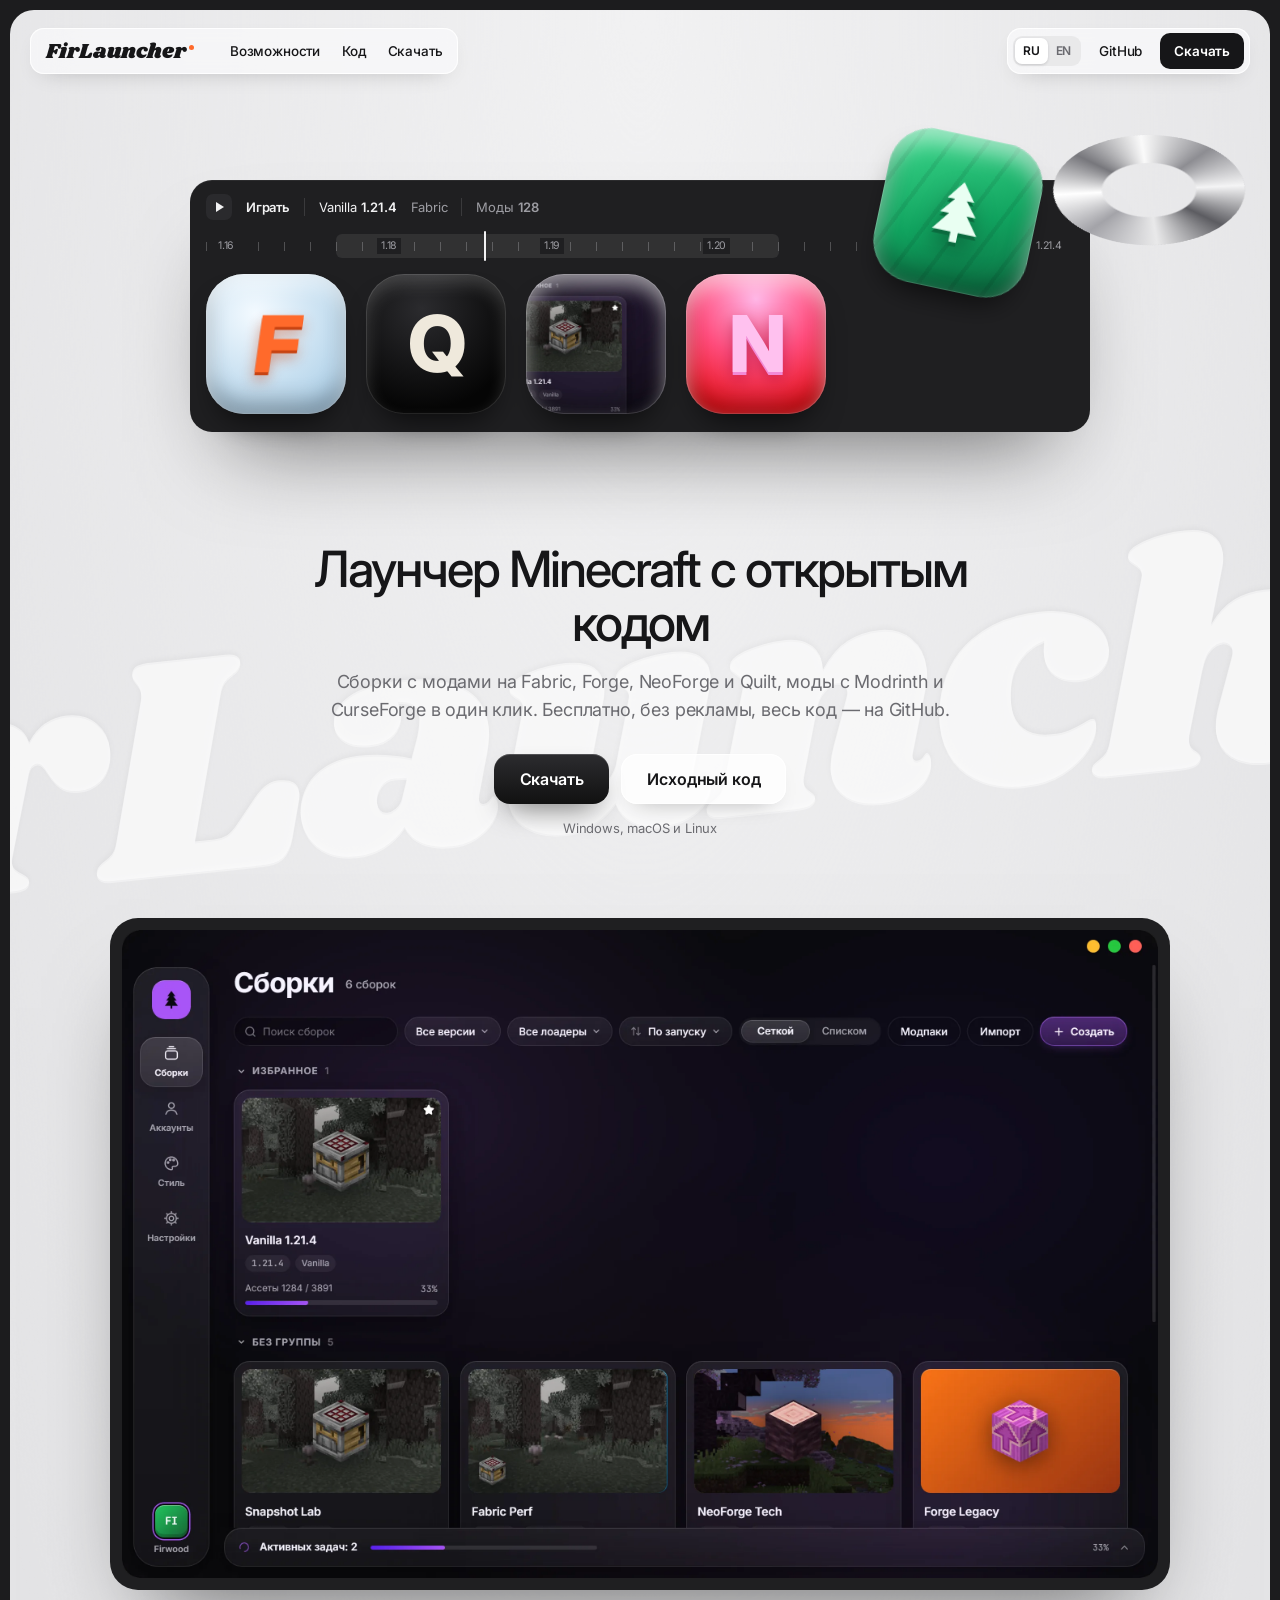
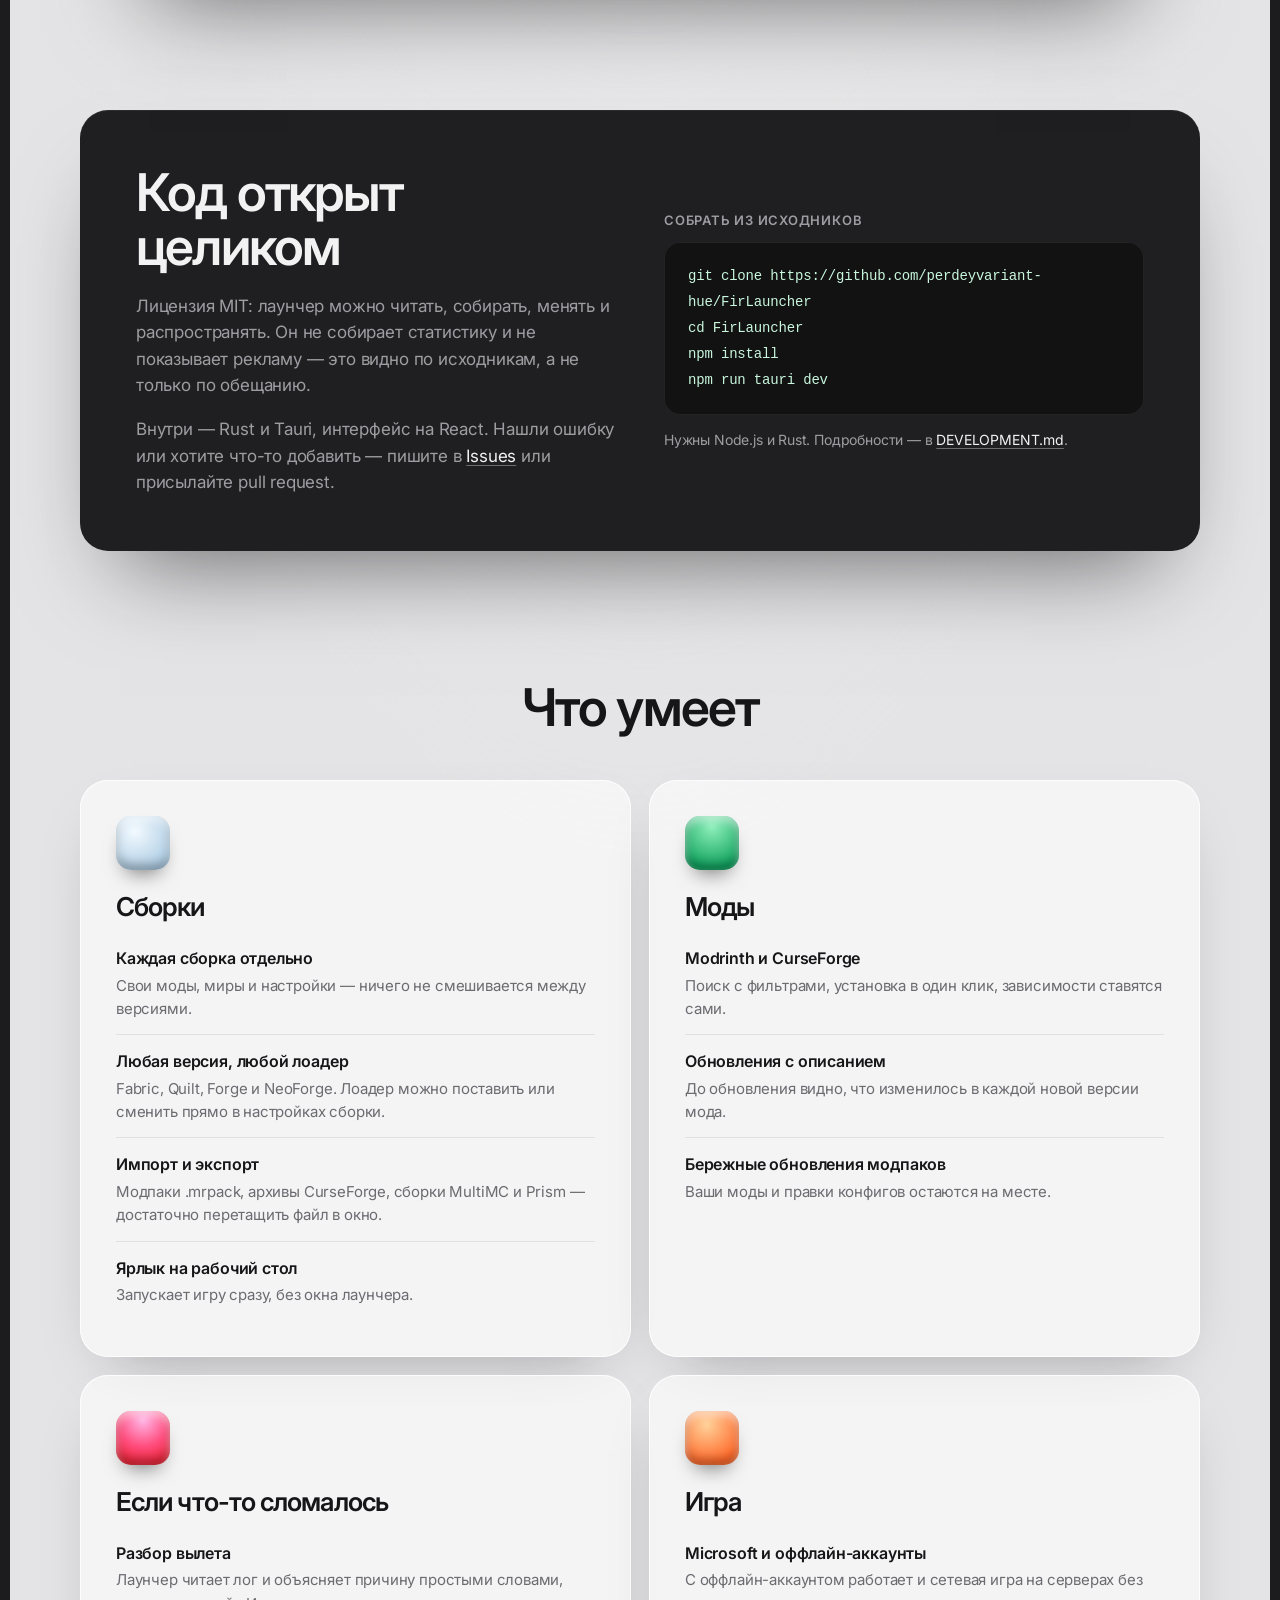
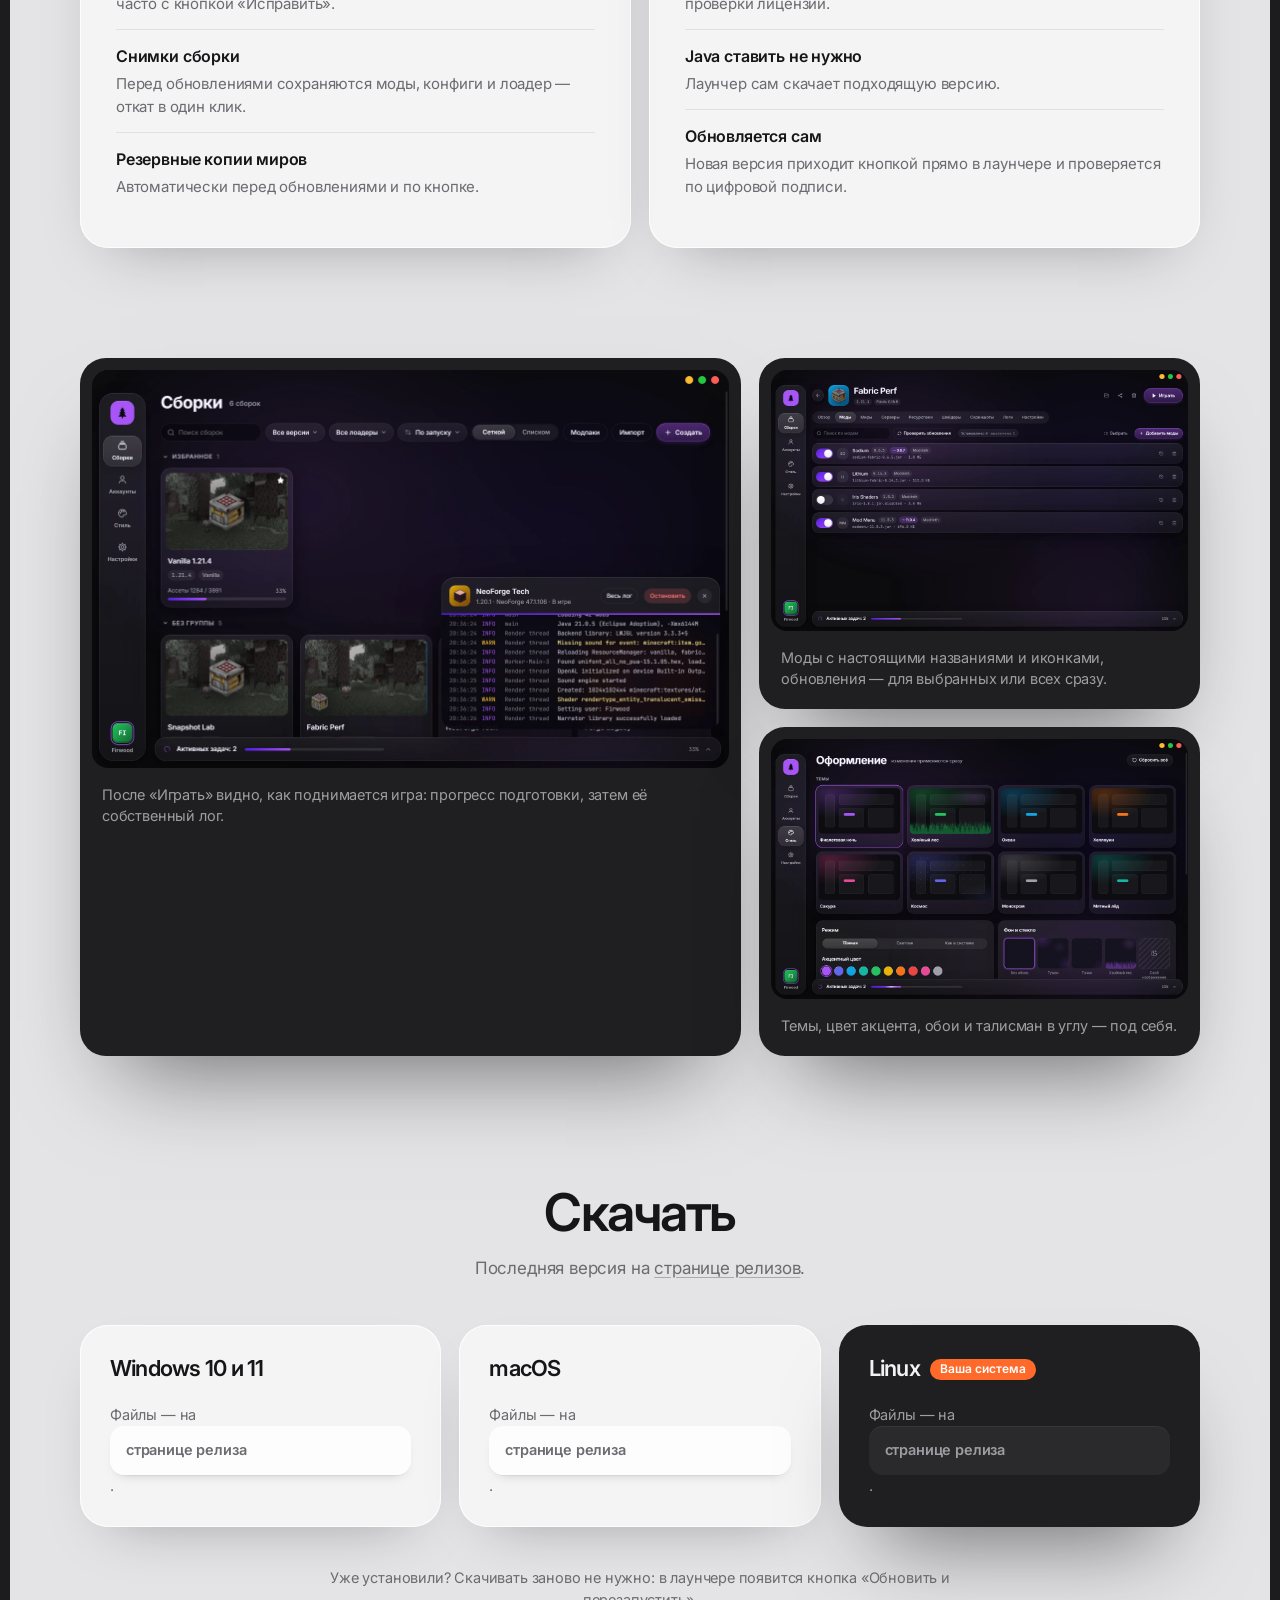
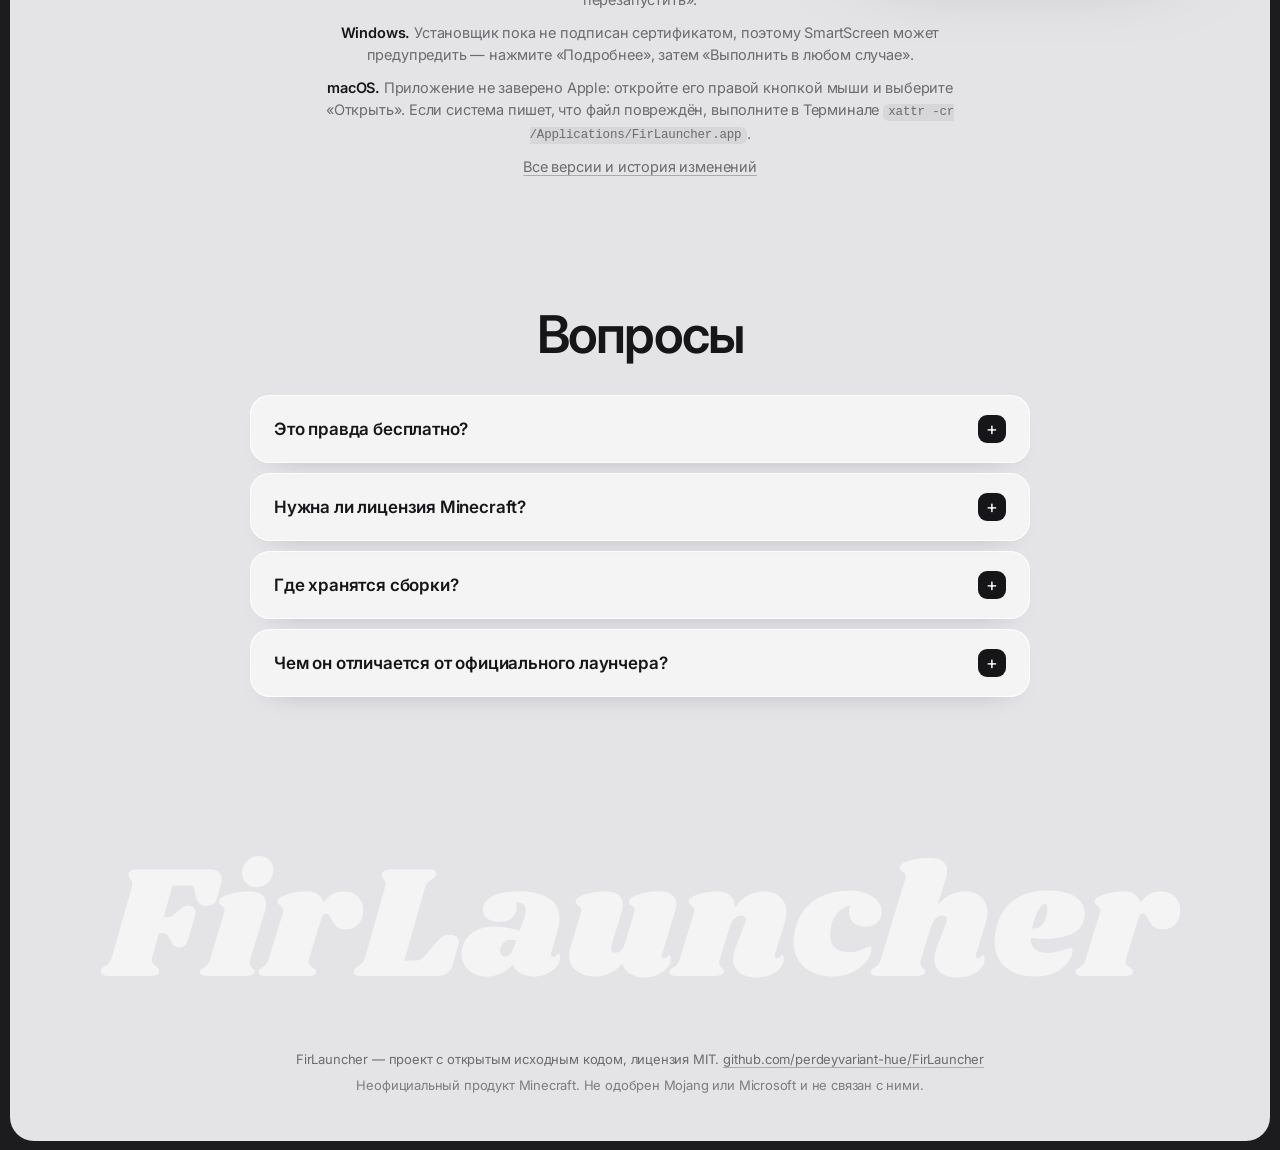
==== commit ef825c89: "Restyle site after a soft studio look with puffy tiles Grey framed page, floating pill navigation, a" ====
--- a/index.html
+++ b/index.html
@@ -8,8 +8,8 @@
   <meta property="og:title" content="FirLauncher — лаунчер Minecraft с открытым кодом">
   <meta property="og:description" content="Сборки с модами, моды с Modrinth и CurseForge в один клик. Бесплатно, без рекламы, весь код на GitHub.">
   <meta property="og:image" content="assets/instances.webp">
-  <meta name="theme-color" content="#ffffff" media="(prefers-color-scheme: light)">
-  <meta name="theme-color" content="#000000" media="(prefers-color-scheme: dark)">
+  <meta name="theme-color" content="#e4e4e6" media="(prefers-color-scheme: light)">
+  <meta name="theme-color" content="#e4e4e6" media="(prefers-color-scheme: dark)">
   <meta name="google-site-verification" content="sZ83kXHZq6pYVAx1kvti88Su-wKgTCy2iT1ykErZm4U" />
   <link rel="icon" href="favicon.svg" type="image/svg+xml">
   <link rel="canonical" href="https://firlauncher.github.io/">
@@ -18,7 +18,7 @@
   <link rel="alternate" hreflang="x-default" href="https://firlauncher.github.io/en/">
   
   
-  <link href="https://fonts.googleapis.com/css2?family=Inter:wght@400;500;600;700&display=swap" rel="stylesheet">
+  <link href="https://fonts.googleapis.com/css2?family=Inter:wght@400;500;600;700;800&family=Shrikhand&display=swap" rel="stylesheet">
   <script type="application/ld+json">
 {
     "@context": "https://schema.org",
@@ -51,24 +51,40 @@
   <a class="skip" href="#download">Перейти к скачиванию</a>
 
   <header class="top">
-    <a class="brand" href="./" aria-label="FirLauncher, на главную">
-      <svg class="brand-mark" viewBox="0 0 24 24" aria-hidden="true"><rect width="24" height="24" rx="6"/><path d="M12 3.6 15.6 8.4H13.6l3.2 4H14.4l3.6 4.8H13v2.6h-2v-2.6H6l3.6-4.8H7.2l3.2-4H8.4Z"/></svg>
-      FirLauncher
-    </a>
-    <nav class="top-nav" aria-label="Разделы">
-      <a href="#features">Возможности</a>
-      <a href="#open-source">Код</a>
-      <a href="#download">Скачать</a>
-      <a class="top-gh" href="https://github.com/perdeyvariant-hue/FirLauncher">GitHub</a>
-      <span class="lang" role="group" aria-label="Язык">
-        <a aria-current="page" lang="ru">RU</a>
-        <a href="en/" hreflang="en" lang="en">EN</a>
-      </span>
+    <nav class="pill pill-main" aria-label="Разделы">
+      <a class="brand" href="./" aria-label="FirLauncher, на главную">FirLauncher</a>
+      <span class="nav-links"><a href="#features">Возможности</a><a href="#open-source">Код</a><a href="#download">Скачать</a></span>
     </nav>
+    <div class="pill pill-side">
+      <span class="lang" role="group" aria-label="Язык"><a aria-current="page" lang="ru">RU</a><a href="en/" hreflang="en" lang="en">EN</a></span>
+      <a class="nav-gh" href="https://github.com/perdeyvariant-hue/FirLauncher">GitHub</a>
+      <a class="nav-cta" href="#download">Скачать</a>
+    </div>
   </header>
 
   <main>
     <section class="hero">
+      <p class="hero-word" aria-hidden="true">FirLauncher</p>
+      <div class="chrome" aria-hidden="true"></div>
+      <div class="stage" aria-hidden="true">
+        <div class="stage-bar">
+          <span class="stage-play"><i></i></span>
+          <span class="stage-run">Играть</span>
+          <span class="stage-sep"></span>
+          <span>Vanilla <b>1.21.4</b></span>
+          <span class="stage-dim">Fabric</span>
+          <span class="stage-sep"></span>
+          <span class="stage-dim">Моды <b>128</b></span>
+        </div>
+        <div class="ruler"><div class="ruler-sel"></div><div class="ruler-head"></div><span>1.16</span><span>1.18</span><span>1.19</span><span>1.20</span><span>1.21</span><span>1.21.4</span></div>
+        <div class="tiles">
+          <span class="tile t-fabric"><b>F</b></span>
+          <span class="tile t-quilt"><b>Q</b></span>
+          <span class="tile t-shot" style="background-image:url(assets/instances.webp)"></span>
+          <span class="tile t-neo"><b>N</b></span>
+          <span class="tile t-fir"><svg viewBox="0 0 24 24"><path d="M12 3.6 15.6 8.4H13.6l3.2 4H14.4l3.6 4.8H13v2.6h-2v-2.6H6l3.6-4.8H7.2l3.2-4H8.4Z"/></svg></span>
+        </div>
+      </div>
       <div class="hero-text">
         <h1>Лаунчер Minecraft с&nbsp;открытым кодом</h1>
         <p class="lede">Сборки с модами на Fabric, Forge, NeoForge и Quilt, моды с Modrinth и CurseForge в один клик. Бесплатно, без рекламы, весь код — на GitHub.</p>
--- a/style.css
+++ b/style.css
@@ -1,43 +1,28 @@
 /*
- * FirLauncher site, in the spirit of apple.com: system type, generous
- * whitespace, a translucent bar, big centred headlines and rounded
- * surfaces. Light by default, dark follows the system.
+ * FirLauncher site. Soft studio grey, floating pill navigation, dark
+ * "app" panels and puffy glossy tiles, with a huge faded wordmark behind.
  */
 :root {
-  --bg: #fff;
-  --bg-alt: #f5f5f7;
-  --surface: #fff;
-  --text: #1d1d1f;
-  --dim: #6e6e73;
-  --line: rgb(0 0 0 / 0.1);
-  --accent: #0071e3;
-  --accent-hover: #0077ed;
-  --accent-text: #0066cc;
-  --code-bg: #1d1d1f;
-  --code-text: #f5f5f7;
-  --bar: rgb(255 255 255 / 0.72);
-  --shadow: 0 30px 80px -20px rgb(0 0 0 / 0.28);
-  --wrap: 1080px;
-  --gutter: max(22px, calc((100vw - var(--wrap)) / 2));
-  --font: -apple-system, BlinkMacSystemFont, 'SF Pro Display', 'SF Pro Text', 'Inter', 'Helvetica Neue', Arial, sans-serif;
-  color-scheme: light dark;
-}
-
-@media (prefers-color-scheme: dark) {
-  :root {
-    --bg: #000;
-    --bg-alt: #161617;
-    --surface: #1d1d1f;
-    --text: #f5f5f7;
-    --dim: #a1a1a6;
-    --line: rgb(255 255 255 / 0.14);
-    --accent: #0a84ff;
-    --accent-hover: #409cff;
-    --accent-text: #2997ff;
-    --code-bg: #0b0b0c;
-    --bar: rgb(22 22 23 / 0.72);
-    --shadow: 0 30px 80px -20px rgb(0 0 0 / 0.8);
-  }
+  --frame: #1c1c1e;
+  --bg: #e4e4e6;
+  --bg-hi: #f1f1f2;
+  --card: rgb(255 255 255 / 0.62);
+  --card-line: rgb(255 255 255 / 0.85);
+  --panel: #1f1f21;
+  --panel-2: #2a2a2d;
+  --text: #161618;
+  --dim: #6b6b70;
+  --on-dark: #f2f2f3;
+  --on-dark-dim: #9d9da3;
+  --accent: #ff6a2b;
+  --line: rgb(0 0 0 / 0.08);
+  --soft: 0 24px 60px -32px rgb(0 0 0 / 0.35);
+  --deep: 0 50px 90px -40px rgb(0 0 0 / 0.55);
+  --wrap: 1120px;
+  --gutter: max(20px, calc((100% - var(--wrap)) / 2));
+  --font: 'Inter', -apple-system, BlinkMacSystemFont, 'Segoe UI', Roboto, sans-serif;
+  --script: 'Shrikhand', 'Inter', cursive;
+  color-scheme: light;
 }
 
 *,
@@ -47,48 +32,56 @@
 }
 
 html {
+  /* Non-visible overflow here keeps body's clip on body, not the viewport. */
+  overflow-x: hidden;
+  background: var(--frame);
   scroll-behavior: smooth;
-  scroll-padding-top: 64px;
-}
-
+  scroll-padding-top: 90px;
+}
+
+/* The page sits in a rounded "screen" inside a dark frame. */
 body {
-  margin: 0;
-  background: var(--bg);
+  margin: 10px;
+  min-height: calc(100vh - 20px);
+  border-radius: 24px;
+  overflow: clip;
+  background:
+    radial-gradient(90% 60% at 50% 0%, var(--bg-hi), transparent 70%),
+    var(--bg);
   color: var(--text);
-  font: 400 17px/1.47 var(--font);
+  font: 400 16px/1.55 var(--font);
   letter-spacing: -0.011em;
   -webkit-font-smoothing: antialiased;
 }
 
 a {
-  color: var(--accent-text);
-  text-decoration: none;
+  color: inherit;
+  text-decoration: underline;
+  text-decoration-color: rgb(0 0 0 / 0.25);
+  text-underline-offset: 3px;
 }
 
 a:hover {
-  text-decoration: underline;
-  text-underline-offset: 3px;
+  text-decoration-color: currentColor;
 }
 
 :focus-visible {
   outline: 2px solid var(--accent);
   outline-offset: 3px;
-  border-radius: 8px;
+  border-radius: 10px;
 }
 
 h1,
 h2,
 h3 {
   margin: 0;
-  font-family: var(--font);
-  font-weight: 600;
-  letter-spacing: -0.03em;
+  font-weight: 600;
+  letter-spacing: -0.035em;
 }
 
 h2 {
-  font-size: clamp(32px, 5vw, 56px);
-  line-height: 1.07;
-  letter-spacing: -0.04em;
+  font-size: clamp(30px, 4.4vw, 52px);
+  line-height: 1.05;
 }
 
 code,
@@ -98,9 +91,9 @@
 
 p code {
   font-size: 0.86em;
-  padding: 0.12em 0.4em;
+  padding: 0.12em 0.42em;
   border-radius: 6px;
-  background: var(--bg-alt);
+  background: rgb(0 0 0 / 0.06);
 }
 
 .skip {
@@ -109,299 +102,568 @@
 }
 
 .skip:focus {
-  left: 16px;
-  top: 12px;
-  z-index: 20;
+  left: 20px;
+  top: 20px;
+  z-index: 30;
   padding: 8px 14px;
-  background: var(--surface);
-  border-radius: 10px;
-}
-
-/* Header: a thin translucent bar that blurs what scrolls under it. */
+  background: #fff;
+  border-radius: 12px;
+}
+
+/* ---------- Navigation: two floating pills ---------- */
 .top {
   position: sticky;
   top: 0;
-  z-index: 10;
+  z-index: 20;
+  display: flex;
+  justify-content: space-between;
+  align-items: center;
+  gap: 12px;
+  padding: 18px 20px 0;
+  pointer-events: none;
+}
+
+.pill {
   display: flex;
   align-items: center;
-  justify-content: space-between;
-  gap: 24px;
-  height: 52px;
-  padding: 0 var(--gutter);
-  background: var(--bar);
-  -webkit-backdrop-filter: saturate(180%) blur(20px);
-  backdrop-filter: saturate(180%) blur(20px);
-  border-bottom: 1px solid var(--line);
+  gap: 4px;
+  height: 46px;
+  padding: 0 6px 0 16px;
+  border-radius: 14px;
+  background: rgb(250 250 251 / 0.72);
+  -webkit-backdrop-filter: saturate(180%) blur(18px);
+  backdrop-filter: saturate(180%) blur(18px);
+  box-shadow: inset 0 0 0 1px var(--card-line), 0 8px 24px -14px rgb(0 0 0 / 0.3);
+  pointer-events: auto;
+}
+
+.pill a {
+  text-decoration: none;
 }
 
 .brand {
-  display: inline-flex;
-  align-items: center;
-  gap: 8px;
+  margin-right: 22px;
+  font: 400 21px/1 var(--script);
+  letter-spacing: 0;
   color: var(--text);
-  font-size: 17px;
-  font-weight: 600;
-  letter-spacing: -0.02em;
-}
-
-.brand:hover {
-  text-decoration: none;
-}
-
-.brand-mark {
-  width: 24px;
-  height: 24px;
-}
-
-.brand-mark rect {
-  fill: var(--text);
-}
-
-.brand-mark path {
-  fill: var(--bg);
-}
-
-.top-nav {
+}
+
+.brand::after {
+  content: '';
+  display: inline-block;
+  width: 5px;
+  height: 5px;
+  margin-left: 3px;
+  border-radius: 50%;
+  background: var(--accent);
+  vertical-align: super;
+}
+
+.nav-links {
   display: flex;
-  align-items: center;
-  gap: 28px;
-  font-size: 13px;
-}
-
-.top-nav a {
-  color: var(--dim);
-  transition: color 0.2s ease;
-}
-
-.top-nav a:hover {
+  gap: 2px;
+}
+
+.nav-links a,
+.nav-gh {
+  padding: 7px 10px;
+  border-radius: 9px;
+  font-size: 13.5px;
+  font-weight: 500;
   color: var(--text);
-  text-decoration: none;
-}
-
-.top-nav .top-gh {
-  color: var(--text);
-}
-
-/* RU / EN: a segmented control. */
+  transition: background-color 0.2s ease;
+}
+
+.nav-links a:hover,
+.nav-gh:hover {
+  background: rgb(0 0 0 / 0.05);
+}
+
+.pill-side {
+  padding-left: 6px;
+}
+
 .lang {
   display: inline-flex;
   padding: 2px;
-  border-radius: 8px;
-  background: var(--bg-alt);
-}
-
-.top-nav .lang a {
-  padding: 2px 9px;
-  border-radius: 6px;
+  margin-right: 4px;
+  border-radius: 9px;
+  background: rgb(0 0 0 / 0.05);
+}
+
+.lang a {
+  padding: 4px 8px;
+  border-radius: 7px;
   font-size: 12px;
-  font-weight: 500;
+  font-weight: 600;
   color: var(--dim);
 }
 
-.top-nav .lang a[aria-current] {
+.lang a[aria-current] {
   color: var(--text);
-  background: var(--surface);
-  box-shadow: 0 1px 3px rgb(0 0 0 / 0.18);
-}
-
-/* Buttons */
+  background: #fff;
+  box-shadow: 0 1px 3px rgb(0 0 0 / 0.15);
+}
+
+.nav-cta {
+  margin-left: 4px;
+  padding: 8px 14px;
+  border-radius: 10px;
+  background: var(--text);
+  color: #fff;
+  font-size: 13.5px;
+  font-weight: 600;
+  transition: background-color 0.2s ease;
+}
+
+.nav-cta:hover {
+  background: #000;
+}
+
+/* ---------- Buttons ---------- */
 .btn {
   display: inline-flex;
   align-items: center;
   justify-content: center;
-  min-height: 48px;
-  padding: 0 24px;
-  border-radius: 980px;
-  font-size: 17px;
-  font-weight: 400;
-  letter-spacing: -0.01em;
-  transition: background-color 0.2s ease, color 0.2s ease;
+  min-height: 50px;
+  padding: 0 26px;
+  border-radius: 16px;
+  font-size: 16px;
+  font-weight: 600;
+  text-decoration: none;
+  transition: transform 0.2s ease, background-color 0.2s ease, box-shadow 0.2s ease;
 }
 
 .btn:hover {
-  text-decoration: none;
+  transform: translateY(-1px);
 }
 
 .btn-primary {
-  background: var(--accent);
+  background: linear-gradient(180deg, #2c2c2f, #111);
   color: #fff;
-}
-
-.btn-primary:hover {
-  background: var(--accent-hover);
-  color: #fff;
+  box-shadow: inset 0 1px 0 rgb(255 255 255 / 0.18), 0 14px 30px -14px rgb(0 0 0 / 0.7);
 }
 
 .btn-quiet {
-  color: var(--accent-text);
-  box-shadow: inset 0 0 0 1px var(--accent-text);
+  background: rgb(255 255 255 / 0.75);
+  color: var(--text);
+  box-shadow: inset 0 0 0 1px var(--card-line), 0 10px 24px -16px rgb(0 0 0 / 0.4);
 }
 
 .btn-quiet:hover {
-  background: var(--accent);
-  color: #fff;
-  box-shadow: inset 0 0 0 1px var(--accent);
-}
-
-/* Hero: centred headline, the window below it. */
+  background: #fff;
+}
+
+/* ---------- Hero ---------- */
 .hero {
+  position: relative;
   display: flex;
   flex-direction: column;
   align-items: center;
-  padding: 88px var(--gutter) 0;
+  margin-top: -64px;
+  padding: 170px var(--gutter) 0;
   text-align: center;
-  overflow: clip;
-  background: linear-gradient(180deg, var(--bg) 40%, var(--bg-alt));
+  isolation: isolate;
+}
+
+/* The giant faded wordmark. */
+.hero-word {
+  position: absolute;
+  z-index: -1;
+  left: 50%;
+  top: clamp(330px, 44vw, 560px);
+  margin: 0;
+  transform: translateX(-50%) rotate(-6deg);
+  font: 400 clamp(130px, 25vw, 380px)/1 var(--script);
+  letter-spacing: -0.02em;
+  white-space: nowrap;
+  color: rgb(255 255 255 / 0.55);
+  text-shadow: 0 2px 0 rgb(255 255 255 / 0.4), 0 -2px 6px rgb(0 0 0 / 0.04);
+  user-select: none;
+}
+
+/* A floating chrome ring. */
+.chrome {
+  position: absolute;
+  z-index: 2;
+  top: 84px;
+  right: max(2%, calc(50% - 690px));
+  width: clamp(110px, 15vw, 200px);
+  aspect-ratio: 1;
+  border-radius: 50%;
+  background:
+    conic-gradient(from 20deg, #fafafa, #8d8d92, #f4f4f5, #5c5c61, #e9e9ea, #a3a3a8, #fff, #77777c, #fafafa);
+  -webkit-mask: radial-gradient(circle, transparent 34%, #000 35.5%);
+  mask: radial-gradient(circle, transparent 34%, #000 35.5%);
+  filter: drop-shadow(0 30px 30px rgb(0 0 0 / 0.25));
+  transform: rotateX(55deg) rotateZ(-25deg);
+  animation: spin 14s linear infinite;
+}
+
+@keyframes spin {
+  to {
+    transform: rotateX(55deg) rotateZ(335deg);
+  }
+}
+
+/* The dark "app" panel with the timeline-like version ruler. */
+.stage {
+  position: relative;
+  width: min(900px, 100%);
+  padding: 14px 16px 18px;
+  border-radius: 22px;
+  background: var(--panel);
+  color: var(--on-dark);
+  text-align: left;
+  box-shadow: inset 0 1px 0 rgb(255 255 255 / 0.06), var(--deep);
+  animation: rise 0.9s cubic-bezier(0.2, 0.8, 0.2, 1) both;
+}
+
+.stage-bar {
+  display: flex;
+  align-items: center;
+  gap: 14px;
+  font-size: 13px;
+  color: var(--on-dark);
+  white-space: nowrap;
+  overflow: hidden;
+}
+
+.stage-bar b {
+  font-weight: 600;
+}
+
+.stage-play {
+  display: grid;
+  place-items: center;
+  width: 26px;
+  height: 26px;
+  border-radius: 7px;
+  background: var(--panel-2);
+}
+
+.stage-play i {
+  width: 0;
+  height: 0;
+  border-left: 8px solid var(--on-dark);
+  border-top: 5px solid transparent;
+  border-bottom: 5px solid transparent;
+  margin-left: 2px;
+}
+
+.stage-run {
+  font-weight: 600;
+}
+
+.stage-dim {
+  color: var(--on-dark-dim);
+}
+
+.stage-sep {
+  width: 1px;
+  height: 18px;
+  background: rgb(255 255 255 / 0.12);
+}
+
+.ruler {
+  position: relative;
+  display: flex;
+  justify-content: space-between;
+  margin: 14px 0 16px;
+  padding: 4px 8px;
+  font-size: 10.5px;
+  color: var(--on-dark-dim);
+  background: repeating-linear-gradient(90deg, rgb(255 255 255 / 0.22) 0 1px, transparent 1px 26px) 0 50% / 100% 9px no-repeat;
+}
+
+.ruler span {
+  position: relative;
+  padding: 0 4px;
+  background: var(--panel);
+}
+
+.ruler-sel {
+  position: absolute;
+  inset: 0 34% 0 15%;
+  border-radius: 6px;
+  background: rgb(255 255 255 / 0.08);
+}
+
+.ruler-head {
+  position: absolute;
+  top: -3px;
+  bottom: -3px;
+  left: 32%;
+  width: 2px;
+  border-radius: 2px;
+  background: var(--on-dark);
+  animation: scrub 6s ease-in-out infinite alternate;
+}
+
+@keyframes scrub {
+  to {
+    left: 64%;
+  }
+}
+
+/* Puffy glossy tiles. */
+.tiles {
+  display: flex;
+  gap: clamp(8px, 1.6vw, 20px);
+}
+
+.tile {
+  --s: clamp(54px, 13.5vw, 140px);
+  position: relative;
+  display: grid;
+  place-items: center;
+  flex: none;
+  width: var(--s);
+  aspect-ratio: 1;
+  border-radius: 27%;
+  background-size: cover;
+  background-position: center;
+  box-shadow:
+    inset 0 calc(var(--s) * 0.08) calc(var(--s) * 0.14) rgb(255 255 255 / 0.55),
+    inset 0 calc(var(--s) * -0.09) calc(var(--s) * 0.16) rgb(0 0 0 / 0.3),
+    inset 0 0 0 1px rgb(255 255 255 / 0.18),
+    0 18px 30px -14px rgb(0 0 0 / 0.7);
+  animation: bob 5s ease-in-out infinite;
+}
+
+.tile b {
+  font-size: calc(var(--s) * 0.56);
+  font-weight: 800;
+  line-height: 1;
+  letter-spacing: -0.04em;
+}
+
+.tile:nth-child(2) { animation-delay: -1s; }
+.tile:nth-child(3) { animation-delay: -2s; }
+.tile:nth-child(4) { animation-delay: -3s; }
+
+@keyframes bob {
+  50% {
+    transform: translateY(-5px);
+  }
+}
+
+.t-fabric {
+  background: radial-gradient(circle at 35% 28%, #f3faff, #b9d7ec 70%, #9cc1dd);
+}
+
+.t-fabric b {
+  color: var(--accent);
+  text-shadow: 0 3px 0 #c74312, 0 8px 14px rgb(199 67 18 / 0.45);
+  transform: skewX(-8deg);
+}
+
+.t-quilt {
+  background: radial-gradient(circle at 40% 25%, #2b2b2e, #050505 75%);
+  box-shadow:
+    inset 0 calc(var(--s) * 0.06) calc(var(--s) * 0.12) rgb(255 255 255 / 0.2),
+    inset 0 0 0 1px rgb(255 255 255 / 0.1),
+    0 18px 30px -14px rgb(0 0 0 / 0.7);
+}
+
+.t-quilt b {
+  color: #efe9dc;
+}
+
+.t-shot {
+  background-color: #222;
+  background-size: 420%;
+  background-position: 19% 30%;
+}
+
+.t-neo {
+  background: radial-gradient(circle at 50% 18%, #ffb4e6, #ff4d7d 45%, #e8131b 85%);
+}
+
+.t-neo b {
+  color: #ffc1ef;
+  text-shadow: 0 3px 0 #f28ad6, 0 6px 16px rgb(150 0 40 / 0.5);
+}
+
+/* The one that breaks out of the panel. */
+.t-fir {
+  position: absolute;
+  right: 6%;
+  top: -18%;
+  --s: clamp(68px, 15vw, 156px);
+  background:
+    repeating-linear-gradient(115deg, transparent 0 12%, rgb(0 0 0 / 0.08) 12% 14%),
+    linear-gradient(160deg, #3fdc8f, #11a35f 55%, #0b6b40);
+  transform: rotate(12deg);
+  animation: float 6s ease-in-out infinite;
+}
+
+.t-fir svg {
+  width: 58%;
+  fill: #e9fff2;
+  filter: drop-shadow(0 4px 0 #0a6a3e) drop-shadow(0 10px 12px rgb(0 0 0 / 0.3));
+}
+
+@keyframes float {
+  50% {
+    transform: rotate(6deg) translateY(-12px);
+  }
+}
+
+@keyframes rise {
+  from {
+    opacity: 0;
+    transform: translateY(40px) scale(0.97);
+  }
 }
 
 .hero-text {
-  max-width: 820px;
+  position: relative;
+  max-width: 720px;
+  margin-top: clamp(64px, 9vw, 110px);
 }
 
 .hero h1 {
-  font-size: clamp(40px, 7.4vw, 80px);
-  font-weight: 700;
-  line-height: 1.05;
-  letter-spacing: -0.045em;
+  font-size: clamp(30px, 4.2vw, 50px);
+  font-weight: 500;
+  line-height: 1.08;
+  letter-spacing: -0.04em;
 }
 
 .lede {
-  margin: 22px auto 0;
-  max-width: 34em;
+  margin: 18px auto 0;
+  max-width: 36em;
   color: var(--dim);
-  font-size: clamp(19px, 2.2vw, 24px);
-  line-height: 1.33;
-  letter-spacing: -0.016em;
+  font-size: clamp(16px, 1.6vw, 18px);
 }
 
 .hero-actions {
   display: flex;
   flex-wrap: wrap;
   justify-content: center;
-  gap: 14px;
-  margin-top: 32px;
+  gap: 12px;
+  margin-top: 30px;
 }
 
 .hero-meta {
-  margin: 16px 0 0;
+  margin: 14px 0 0;
   color: var(--dim);
-  font-size: 14px;
+  font-size: 13px;
 }
 
 .hero-shot {
-  margin: 64px 0 0;
-  width: min(1000px, 100%);
-  animation: rise 1s cubic-bezier(0.2, 0.8, 0.2, 1) both;
+  margin: 80px 0 0;
+  width: min(1060px, 100%);
+  padding: 12px;
+  border-radius: 28px;
+  background: var(--panel);
+  box-shadow: var(--deep);
 }
 
 .hero-shot img {
   display: block;
   width: 100%;
   height: auto;
-  border-radius: 20px 20px 0 0;
-  box-shadow: 0 0 0 1px var(--line), var(--shadow);
-}
-
-@keyframes rise {
-  from {
-    opacity: 0;
-    transform: translateY(40px) scale(0.97);
-  }
-}
-
-/* Open source: a dark, Apple-keynote style panel. */
+  border-radius: 18px;
+}
+
+/* ---------- Open source: a dark panel ---------- */
 .open {
   display: grid;
   grid-template-columns: minmax(0, 1fr) minmax(0, 1fr);
   align-items: center;
-  gap: 56px;
-  margin: 100px var(--gutter) 0;
-  padding: 64px;
+  gap: 48px;
+  margin: 120px var(--gutter) 0;
+  padding: 56px;
   border-radius: 28px;
-  background: #000;
-  color: #f5f5f7;
-}
-
-@media (prefers-color-scheme: dark) {
-  .open {
-    background: var(--surface);
-  }
-}
-
-.open h2 {
-  color: #f5f5f7;
+  background: var(--panel);
+  color: var(--on-dark);
+  box-shadow: inset 0 1px 0 rgb(255 255 255 / 0.06), var(--deep);
 }
 
 .open-text p {
-  max-width: 30em;
-  margin: 20px 0 0;
-  color: #a1a1a6;
-  font-size: 19px;
-  line-height: 1.42;
+  max-width: 32em;
+  margin: 18px 0 0;
+  color: var(--on-dark-dim);
+  font-size: 17px;
 }
 
 .open a {
-  color: #2997ff;
+  color: var(--on-dark);
+  text-decoration-color: rgb(255 255 255 / 0.35);
 }
 
 .code-title {
   margin: 0 0 12px;
-  color: #f5f5f7;
-  font-size: 14px;
-  font-weight: 600;
+  font-size: 13px;
+  font-weight: 600;
+  color: var(--on-dark-dim);
+  text-transform: uppercase;
+  letter-spacing: 0.06em;
 }
 
 .open pre {
   margin: 0;
   padding: 22px 24px;
-  overflow-x: auto;
   border-radius: 16px;
-  background: #1d1d1f;
-  box-shadow: inset 0 0 0 1px rgb(255 255 255 / 0.1);
-  font-size: 14.5px;
-  line-height: 1.8;
-  color: #f5f5f7;
+  background: #121213;
+  box-shadow: inset 0 0 0 1px rgb(255 255 255 / 0.07);
+  font-size: 14px;
+  line-height: 1.85;
+  color: #c9f7dd;
   white-space: pre-wrap;
   overflow-wrap: anywhere;
-}
-
-@media (prefers-color-scheme: dark) {
-  .open pre {
-    background: #000;
-  }
 }
 
 .code-note {
   margin: 14px 0 0;
   font-size: 14px;
-  color: #a1a1a6;
-}
-
-/* Features: a grid of rounded grey cards. */
+  color: var(--on-dark-dim);
+}
+
+/* ---------- Features: frosted cards with a puffy tile each ---------- */
 .features {
-  padding: 120px var(--gutter) 0;
   display: grid;
   grid-template-columns: repeat(2, minmax(0, 1fr));
-  gap: 20px;
+  gap: 18px;
+  padding: 130px var(--gutter) 0;
 }
 
 .features > h2 {
   grid-column: 1 / -1;
-  margin-bottom: 28px;
+  margin-bottom: 26px;
   text-align: center;
 }
 
 .group {
-  padding: 40px;
+  padding: 36px;
   border-radius: 28px;
-  background: var(--bg-alt);
-}
+  background: var(--card);
+  box-shadow: inset 0 0 0 1px var(--card-line), var(--soft);
+}
+
+.group::before {
+  content: '';
+  display: block;
+  width: 54px;
+  height: 54px;
+  margin-bottom: 22px;
+  border-radius: 15px;
+  box-shadow:
+    inset 0 5px 8px rgb(255 255 255 / 0.55),
+    inset 0 -6px 10px rgb(0 0 0 / 0.28),
+    0 12px 20px -10px rgb(0 0 0 / 0.55);
+}
+
+.group:nth-of-type(1)::before { background: radial-gradient(circle at 35% 28%, #f3faff, #9cc1dd); }
+.group:nth-of-type(2)::before { background: radial-gradient(circle at 50% 20%, #8ff0bb, #11a35f 80%); }
+.group:nth-of-type(3)::before { background: radial-gradient(circle at 50% 18%, #ffb4e6, #ff4d7d 50%, #e8131b); }
+.group:nth-of-type(4)::before { background: radial-gradient(circle at 40% 25%, #ffd29a, var(--accent) 75%); }
 
 .group h3 {
-  font-size: 28px;
-  line-height: 1.14;
-  letter-spacing: -0.03em;
-  margin-bottom: 12px;
+  font-size: 26px;
+  line-height: 1.15;
+  margin-bottom: 10px;
 }
 
 .group dl {
@@ -409,7 +671,7 @@
 }
 
 .group dl > div {
-  padding: 16px 0;
+  padding: 14px 0;
   border-top: 1px solid var(--line);
 }
 
@@ -422,24 +684,25 @@
 }
 
 .group dd {
-  margin: 4px 0 0;
+  margin: 3px 0 0;
   color: var(--dim);
-  font-size: 16px;
-}
-
-/* Gallery */
+  font-size: 15px;
+}
+
+/* ---------- Gallery: screenshots on dark panels ---------- */
 .gallery {
   display: grid;
   grid-template-columns: 1.5fr 1fr;
-  gap: 20px;
-  padding: 100px var(--gutter) 0;
+  gap: 18px;
+  padding: 110px var(--gutter) 0;
 }
 
 .gallery figure {
   margin: 0;
-  padding: 28px 28px 24px;
-  border-radius: 28px;
-  background: var(--bg-alt);
+  padding: 12px 12px 20px;
+  border-radius: 26px;
+  background: var(--panel);
+  box-shadow: var(--deep);
 }
 
 .gallery figure:first-child {
@@ -450,20 +713,19 @@
   display: block;
   width: 100%;
   height: auto;
-  border-radius: 12px;
-  box-shadow: 0 0 0 1px var(--line), 0 18px 40px -16px rgb(0 0 0 / 0.3);
+  border-radius: 16px;
 }
 
 .gallery figcaption {
-  margin-top: 18px;
-  color: var(--dim);
-  font-size: 15px;
-  line-height: 1.4;
-}
-
-/* Download */
+  margin: 16px 10px 0;
+  color: var(--on-dark-dim);
+  font-size: 14.5px;
+  line-height: 1.45;
+}
+
+/* ---------- Download ---------- */
 .download {
-  padding: 120px var(--gutter) 0;
+  padding: 130px var(--gutter) 0;
 }
 
 .download-head {
@@ -473,39 +735,45 @@
 .download-head p {
   margin: 14px 0 0;
   color: var(--dim);
-  font-size: 19px;
+  font-size: 17px;
 }
 
 .platforms {
   display: grid;
   grid-template-columns: repeat(3, minmax(0, 1fr));
-  gap: 20px;
-  margin-top: 48px;
+  gap: 18px;
+  margin-top: 44px;
 }
 
 .platform {
-  padding: 32px;
+  padding: 30px;
   border-radius: 28px;
-  background: var(--bg-alt);
-}
-
-/* The visitor's own system is the one to pick. */
+  background: var(--card);
+  box-shadow: inset 0 0 0 1px var(--card-line), var(--soft);
+}
+
+/* The visitor's own system turns into the dark panel. */
 .platform.is-yours {
-  background: var(--surface);
-  box-shadow: 0 0 0 2px var(--accent), var(--shadow);
+  background: var(--panel);
+  color: var(--on-dark);
+  box-shadow: var(--deep);
 }
 
 .platform h3 {
-  font-size: 24px;
-  line-height: 1.17;
+  font-size: 22px;
+  line-height: 1.2;
 }
 
 .yours {
-  display: block;
-  margin-top: 6px;
-  font-size: 14px;
-  font-weight: 500;
-  color: var(--accent-text);
+  display: inline-block;
+  margin-left: 10px;
+  padding: 3px 10px;
+  vertical-align: 3px;
+  border-radius: 999px;
+  background: var(--accent);
+  color: #fff;
+  font-size: 12px;
+  font-weight: 600;
   letter-spacing: 0;
 }
 
@@ -514,7 +782,7 @@
   margin: 22px 0 0;
   padding: 0;
   display: grid;
-  gap: 10px;
+  gap: 8px;
 }
 
 .files a {
@@ -522,27 +790,28 @@
   justify-content: space-between;
   align-items: center;
   gap: 12px;
-  padding: 13px 18px;
+  padding: 13px 16px;
   border-radius: 14px;
+  text-decoration: none;
+  background: rgb(255 255 255 / 0.8);
+  box-shadow: 0 1px 0 rgb(0 0 0 / 0.04), 0 6px 14px -10px rgb(0 0 0 / 0.35);
+  transition: background-color 0.2s ease, color 0.2s ease, transform 0.2s ease;
+}
+
+.platform.is-yours .files a {
+  background: var(--panel-2);
+  box-shadow: inset 0 1px 0 rgb(255 255 255 / 0.06);
+}
+
+.files a:hover {
+  transform: translateY(-1px);
+  background: var(--text);
+  color: #fff;
+}
+
+.platform.is-yours .files a:hover {
+  background: #fff;
   color: var(--text);
-  background: var(--surface);
-  box-shadow: 0 0 0 1px var(--line);
-  transition: background-color 0.2s ease, color 0.2s ease, box-shadow 0.2s ease;
-}
-
-.platform.is-yours .files a {
-  background: var(--bg-alt);
-}
-
-.files a:hover {
-  text-decoration: none;
-  background: var(--accent);
-  color: #fff;
-  box-shadow: none;
-}
-
-.files a:hover .size {
-  color: rgb(255 255 255 / 0.8);
 }
 
 .files li:first-child a {
@@ -551,21 +820,34 @@
 
 .size {
   color: var(--dim);
-  font-size: 14px;
+  font-size: 13.5px;
   font-weight: 400;
   white-space: nowrap;
 }
 
+.platform.is-yours .size {
+  color: var(--on-dark-dim);
+}
+
+.files a:hover .size {
+  color: inherit;
+  opacity: 0.7;
+}
+
 .files .fallback {
   color: var(--dim);
-  font-size: 15px;
+  font-size: 14.5px;
+}
+
+.platform.is-yours .fallback {
+  color: var(--on-dark-dim);
 }
 
 .notes {
   margin: 40px auto 0;
   max-width: 44em;
   color: var(--dim);
-  font-size: 15px;
+  font-size: 14.5px;
   text-align: center;
 }
 
@@ -578,32 +860,35 @@
   font-weight: 600;
 }
 
-/* FAQ */
+/* ---------- FAQ: stacked frosted rows ---------- */
 .faq {
   max-width: calc(780px + 2 * var(--gutter));
   margin: 0 auto;
-  padding: 120px var(--gutter) 0;
+  padding: 130px var(--gutter) 0;
 }
 
 .faq h2 {
-  margin-bottom: 36px;
+  margin-bottom: 32px;
   text-align: center;
 }
 
 .faq details {
-  border-top: 1px solid var(--line);
-}
-
-.faq details:last-child {
-  border-bottom: 1px solid var(--line);
+  margin-top: 10px;
+  padding: 0 24px;
+  border-radius: 20px;
+  background: var(--card);
+  box-shadow: inset 0 0 0 1px var(--card-line), 0 12px 30px -24px rgb(0 0 0 / 0.4);
 }
 
 .faq summary {
+  display: flex;
+  justify-content: space-between;
+  align-items: center;
+  gap: 16px;
   cursor: pointer;
-  padding: 22px 0;
-  font-size: 21px;
-  font-weight: 600;
-  letter-spacing: -0.02em;
+  padding: 20px 0;
+  font-size: 17px;
+  font-weight: 600;
   list-style: none;
 }
 
@@ -613,10 +898,16 @@
 
 .faq summary::after {
   content: '+';
-  float: right;
-  color: var(--dim);
-  font-weight: 300;
-  font-size: 28px;
+  display: grid;
+  place-items: center;
+  flex: none;
+  width: 28px;
+  height: 28px;
+  border-radius: 9px;
+  background: var(--text);
+  color: #fff;
+  font-weight: 400;
+  font-size: 18px;
   line-height: 1;
   transition: transform 0.25s ease;
 }
@@ -626,21 +917,29 @@
 }
 
 .faq details p {
-  margin: 0 0 24px;
+  margin: 0 0 22px;
   color: var(--dim);
-  font-size: 17px;
   max-width: 40em;
 }
 
-/* Footer */
+/* ---------- Footer, with the wordmark once more ---------- */
 .foot {
-  margin-top: 120px;
-  padding: 24px var(--gutter) 36px;
-  background: var(--bg-alt);
-  border-top: 1px solid var(--line);
+  position: relative;
+  margin-top: 140px;
+  padding: 0 var(--gutter) 40px;
   color: var(--dim);
-  font-size: 12px;
-  line-height: 1.5;
+  font-size: 13px;
+  text-align: center;
+}
+
+.foot::before {
+  content: 'FirLauncher';
+  display: block;
+  margin-bottom: 28px;
+  font: 400 clamp(40px, 12.5vw, 180px)/1.15 var(--script);
+  color: rgb(255 255 255 / 0.6);
+  white-space: nowrap;
+  overflow: hidden;
 }
 
 .foot p {
@@ -651,16 +950,8 @@
   opacity: 0.85;
 }
 
-/* Narrow screens */
+/* ---------- Narrow screens ---------- */
 @media (max-width: 960px) {
-  .hero {
-    padding-top: 56px;
-  }
-
-  .hero-shot {
-    margin-top: 44px;
-  }
-
   .open,
   .features,
   .gallery,
@@ -669,42 +960,110 @@
   }
 
   .open {
-    padding: 36px 28px;
-    gap: 32px;
-    margin-top: 72px;
+    margin-top: 90px;
+    padding: 30px 24px;
+    gap: 28px;
   }
 
   .group {
-    padding: 32px 26px;
+    padding: 28px 24px;
   }
 
   .features,
   .gallery,
   .download,
   .faq {
-    padding-top: 80px;
+    padding-top: 90px;
   }
 
   .gallery figure:first-child {
     grid-row: auto;
   }
 
+  .nav-links {
+    display: none;
+  }
+}
+
+@media (max-width: 600px) {
+  body {
+    margin: 6px;
+    border-radius: 18px;
+  }
+
+  .top {
+    padding: 12px 12px 0;
+  }
+
+  .pill {
+    height: 42px;
+    padding-left: 12px;
+  }
+
+  .brand {
+    margin-right: 6px;
+    font-size: 18px;
+  }
+
+  .nav-gh {
+    display: none;
+  }
+
+  .hero {
+    padding-top: 140px;
+  }
+
+  .stage {
+    padding: 10px 10px 12px;
+    border-radius: 18px;
+  }
+
+  .stage-bar > :nth-child(n + 6) {
+    display: none;
+  }
+
+  .ruler span:nth-of-type(even) {
+    visibility: hidden;
+  }
+
+  .tiles .tile:nth-child(4) {
+    display: none;
+  }
+
+  .tile {
+    --s: 21vw;
+  }
+
+  .t-fir {
+    --s: 22vw;
+    top: -36%;
+    right: 2%;
+  }
+
+  .chrome {
+    top: 64px;
+    right: auto;
+    left: -30px;
+    width: 96px;
+  }
+
+  .hero-word {
+    color: rgb(255 255 255 / 0.4);
+  }
+
+  .hero-shot,
   .gallery figure {
-    padding: 18px 18px 20px;
-  }
-}
-
-@media (max-width: 560px) {
-  .top-nav {
-    gap: 16px;
-  }
-
-  .top-nav > a:not(.top-gh) {
-    display: none;
-  }
-
-  .hero-shot img {
-    border-radius: 14px 14px 0 0;
+    padding: 8px;
+    border-radius: 20px;
+  }
+
+  .hero-shot img,
+  .gallery img {
+    border-radius: 13px;
+  }
+
+  .gallery figcaption {
+    margin: 12px 8px 8px;
   }
 }
 
@@ -713,7 +1072,10 @@
     scroll-behavior: auto;
   }
 
-  .hero-shot {
+  .stage,
+  .tile,
+  .chrome,
+  .ruler-head {
     animation: none;
   }
 }
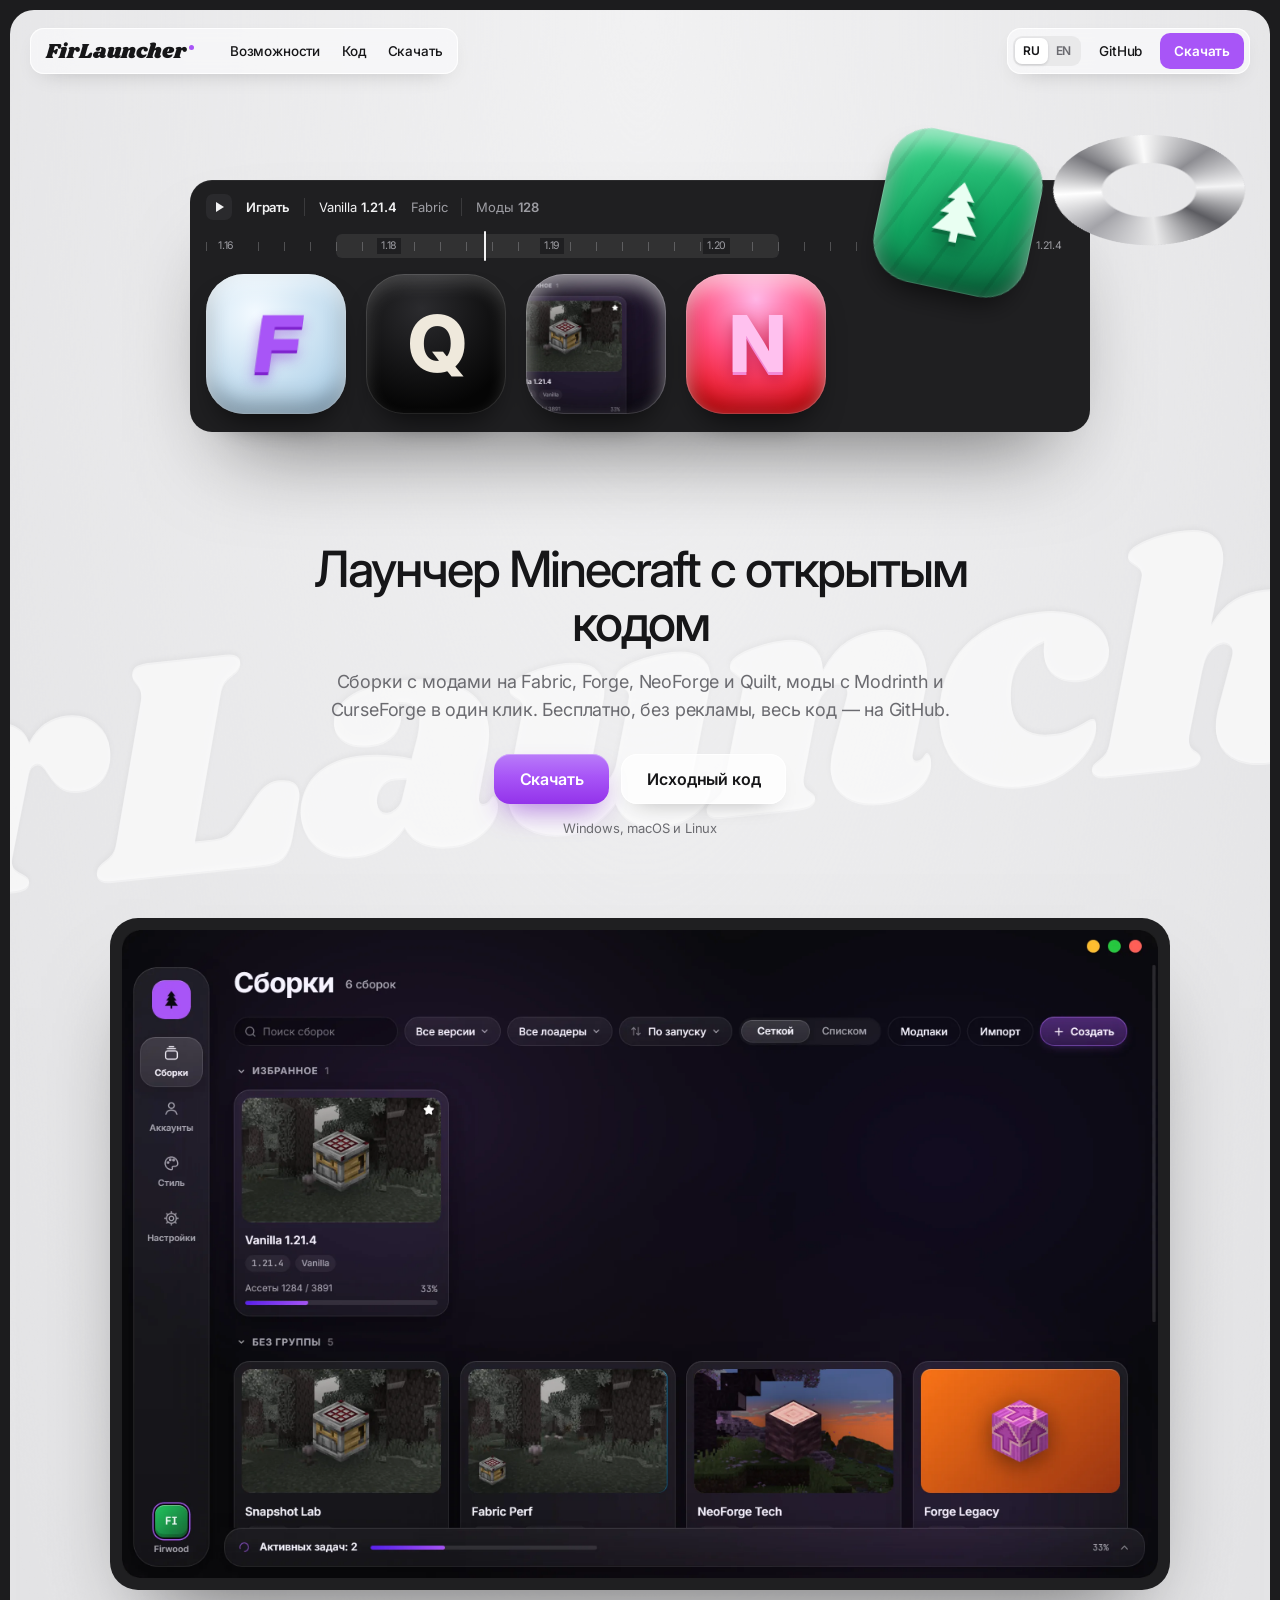
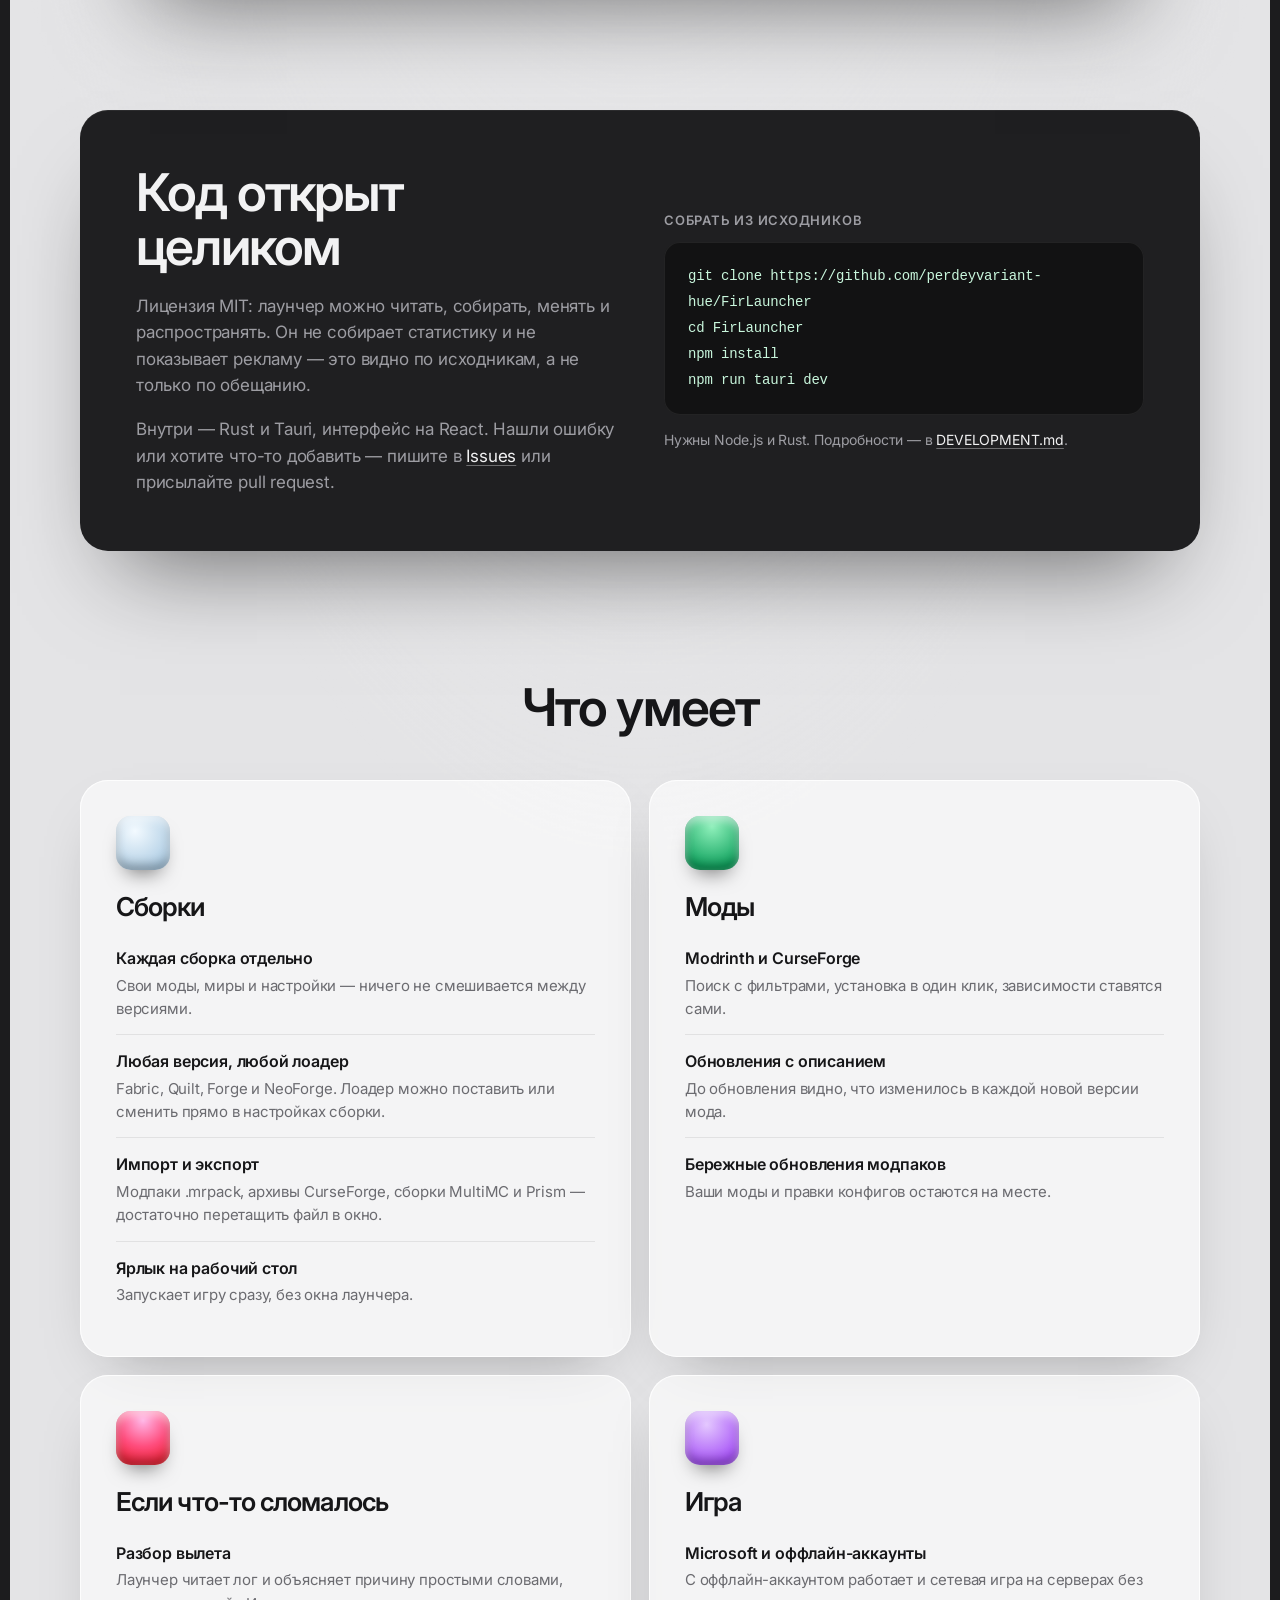
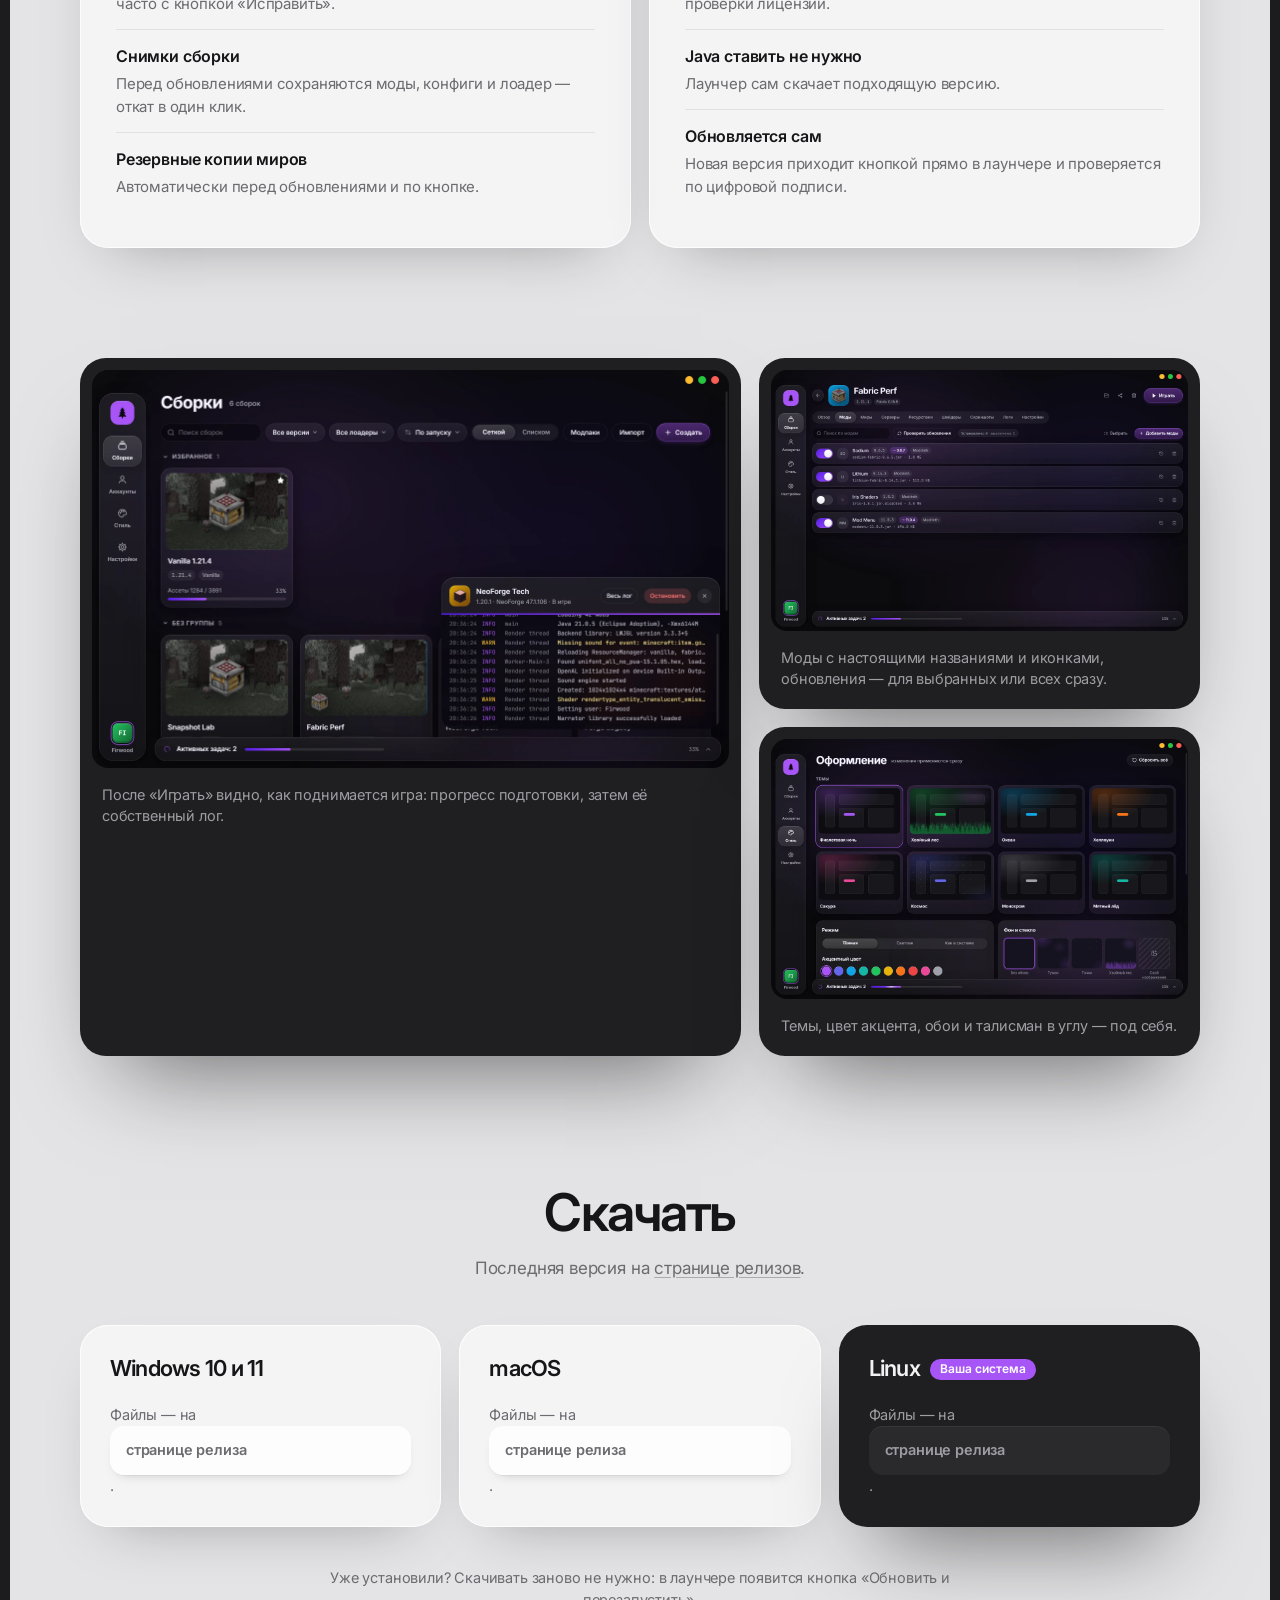
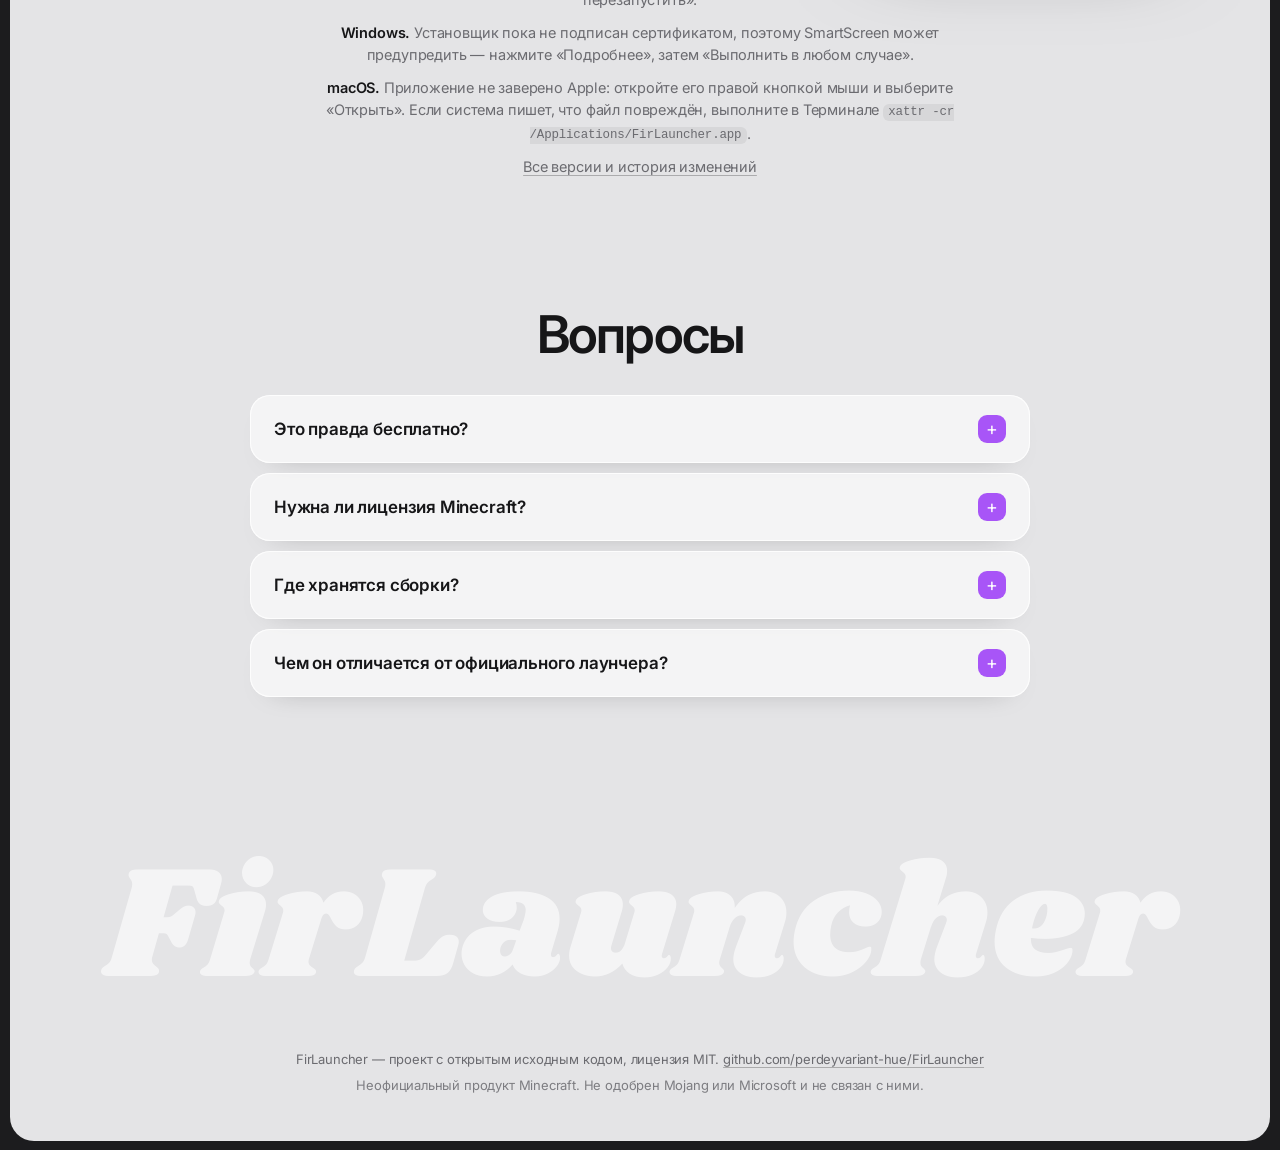
==== commit 58f20d4e: "Version the stylesheet and script links Browsers kept the previous style.css from cache next to the " ====
--- a/index.html
+++ b/index.html
@@ -45,7 +45,7 @@
     ]
   }
   </script>
-  <link rel="stylesheet" href="style.css">
+  <link rel="stylesheet" href="style.css?v=3">
 </head>
 <body>
   <a class="skip" href="#download">Перейти к скачиванию</a>
@@ -226,6 +226,6 @@
     <p class="disclaimer">Неофициальный продукт Minecraft. Не одобрен Mojang или Microsoft и не связан с ними.</p>
   </footer>
 
-  <script src="app.js" defer></script>
+  <script src="app.js?v=3" defer></script>
 </body>
 </html>
--- a/style.css
+++ b/style.css
@@ -14,7 +14,8 @@
   --dim: #6b6b70;
   --on-dark: #f2f2f3;
   --on-dark-dim: #9d9da3;
-  --accent: #ff6a2b;
+  --accent: #a855f7;
+  --accent-deep: #7e22ce;
   --line: rgb(0 0 0 / 0.08);
   --soft: 0 24px 60px -32px rgb(0 0 0 / 0.35);
   --deep: 0 50px 90px -40px rgb(0 0 0 / 0.55);
@@ -209,7 +210,7 @@
   margin-left: 4px;
   padding: 8px 14px;
   border-radius: 10px;
-  background: var(--text);
+  background: var(--accent);
   color: #fff;
   font-size: 13.5px;
   font-weight: 600;
@@ -217,7 +218,7 @@
 }
 
 .nav-cta:hover {
-  background: #000;
+  background: var(--accent-deep);
 }
 
 /* ---------- Buttons ---------- */
@@ -239,9 +240,9 @@
 }
 
 .btn-primary {
-  background: linear-gradient(180deg, #2c2c2f, #111);
+  background: linear-gradient(180deg, #b97cf9, var(--accent) 45%, #9333ea);
   color: #fff;
-  box-shadow: inset 0 1px 0 rgb(255 255 255 / 0.18), 0 14px 30px -14px rgb(0 0 0 / 0.7);
+  box-shadow: inset 0 1px 0 rgb(255 255 255 / 0.3), 0 14px 30px -12px rgb(126 34 206 / 0.75);
 }
 
 .btn-quiet {
@@ -454,7 +455,7 @@
 
 .t-fabric b {
   color: var(--accent);
-  text-shadow: 0 3px 0 #c74312, 0 8px 14px rgb(199 67 18 / 0.45);
+  text-shadow: 0 3px 0 #7e22ce, 0 8px 14px rgb(126 34 206 / 0.45);
   transform: skewX(-8deg);
 }
 
@@ -658,7 +659,7 @@
 .group:nth-of-type(1)::before { background: radial-gradient(circle at 35% 28%, #f3faff, #9cc1dd); }
 .group:nth-of-type(2)::before { background: radial-gradient(circle at 50% 20%, #8ff0bb, #11a35f 80%); }
 .group:nth-of-type(3)::before { background: radial-gradient(circle at 50% 18%, #ffb4e6, #ff4d7d 50%, #e8131b); }
-.group:nth-of-type(4)::before { background: radial-gradient(circle at 40% 25%, #ffd29a, var(--accent) 75%); }
+.group:nth-of-type(4)::before { background: radial-gradient(circle at 40% 25%, #e4c8ff, var(--accent) 75%); }
 
 .group h3 {
   font-size: 26px;
@@ -805,13 +806,13 @@
 
 .files a:hover {
   transform: translateY(-1px);
-  background: var(--text);
+  background: var(--accent);
   color: #fff;
 }
 
 .platform.is-yours .files a:hover {
-  background: #fff;
-  color: var(--text);
+  background: var(--accent);
+  color: #fff;
 }
 
 .files li:first-child a {
@@ -904,7 +905,7 @@
   width: 28px;
   height: 28px;
   border-radius: 9px;
-  background: var(--text);
+  background: var(--accent);
   color: #fff;
   font-weight: 400;
   font-size: 18px;
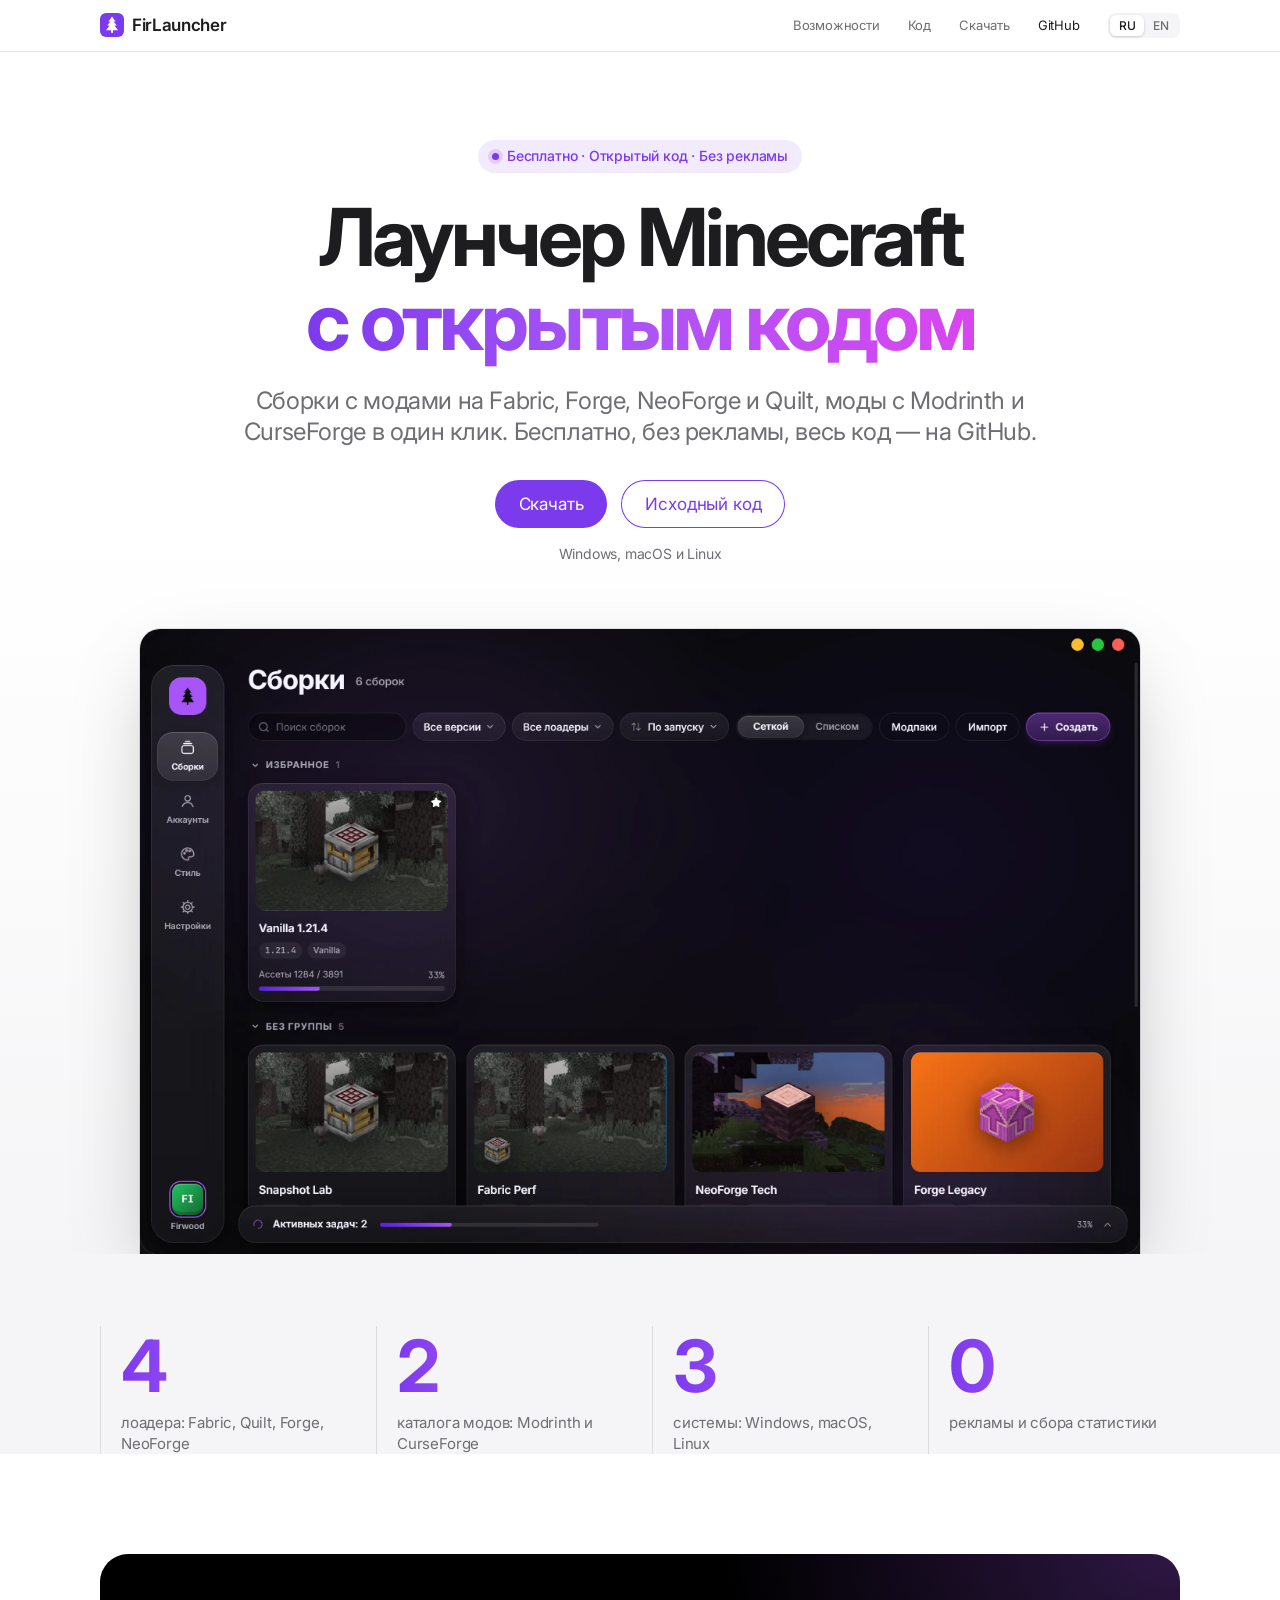
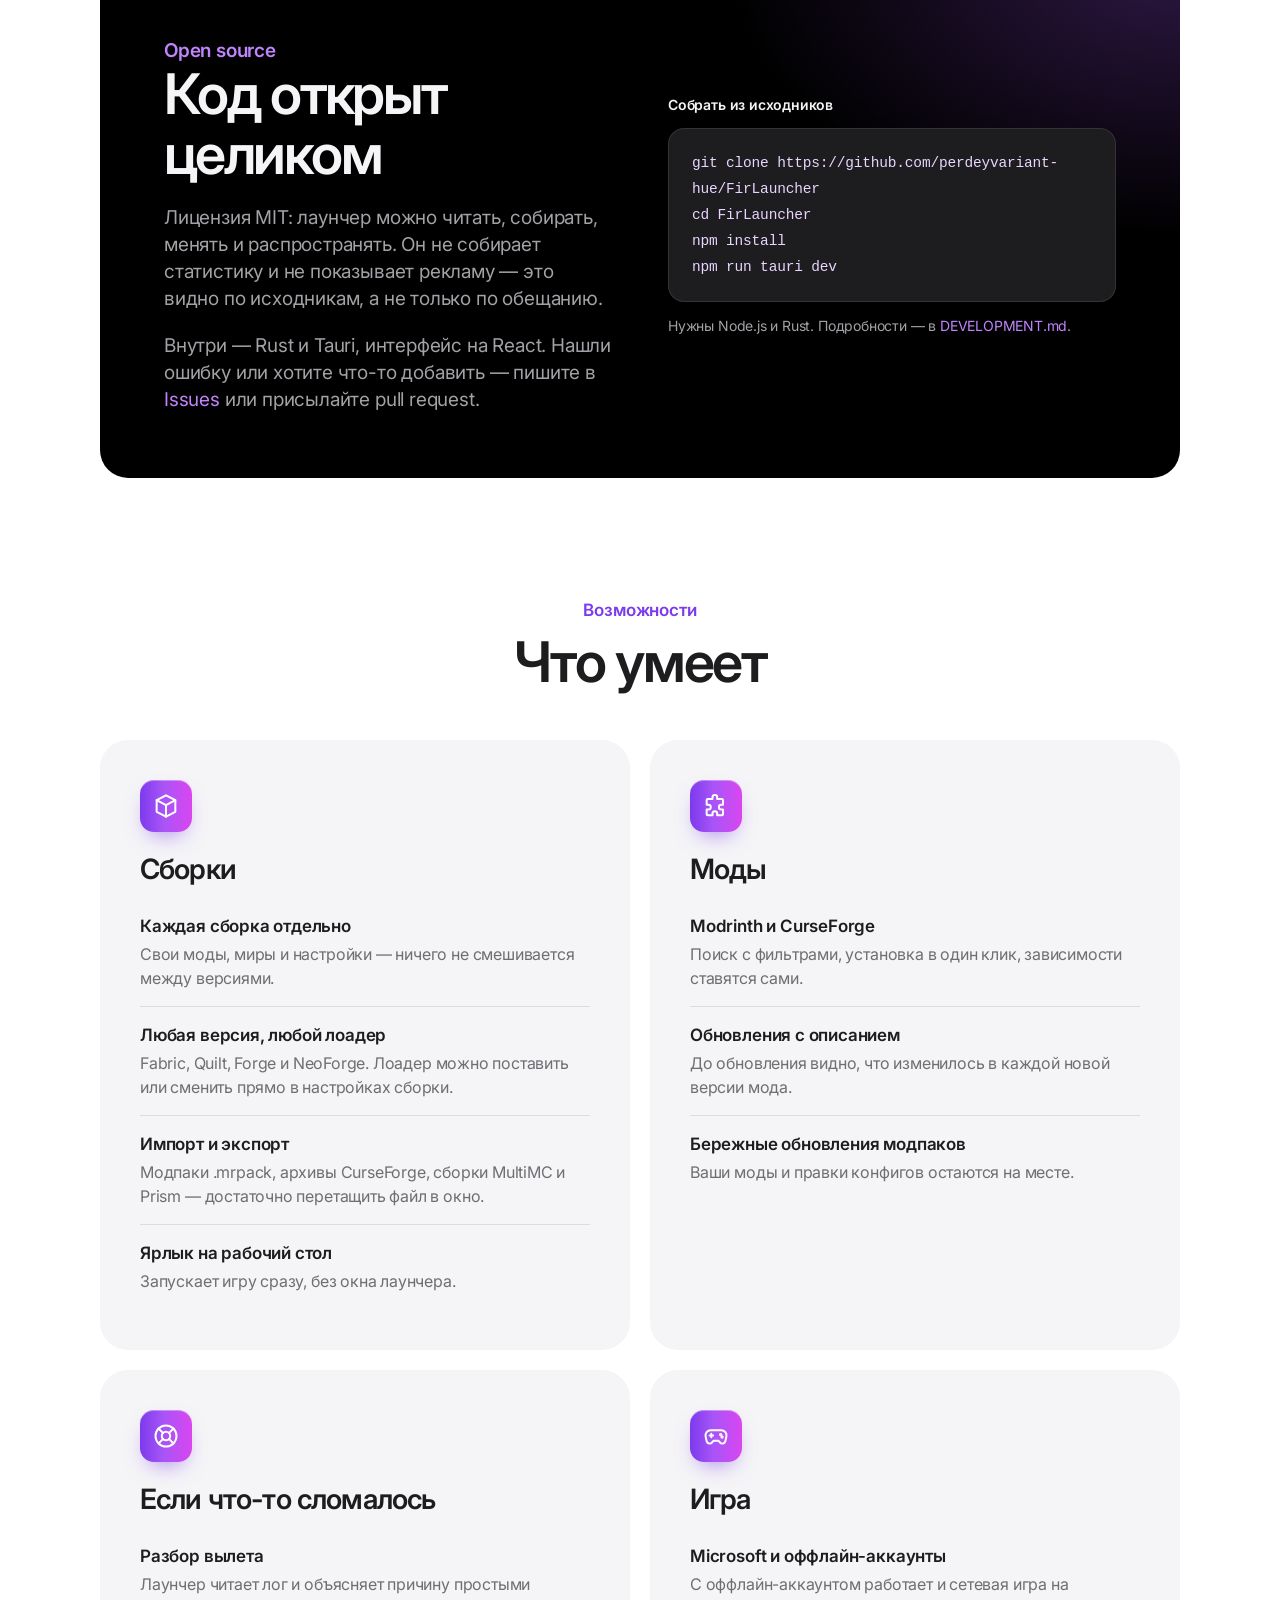
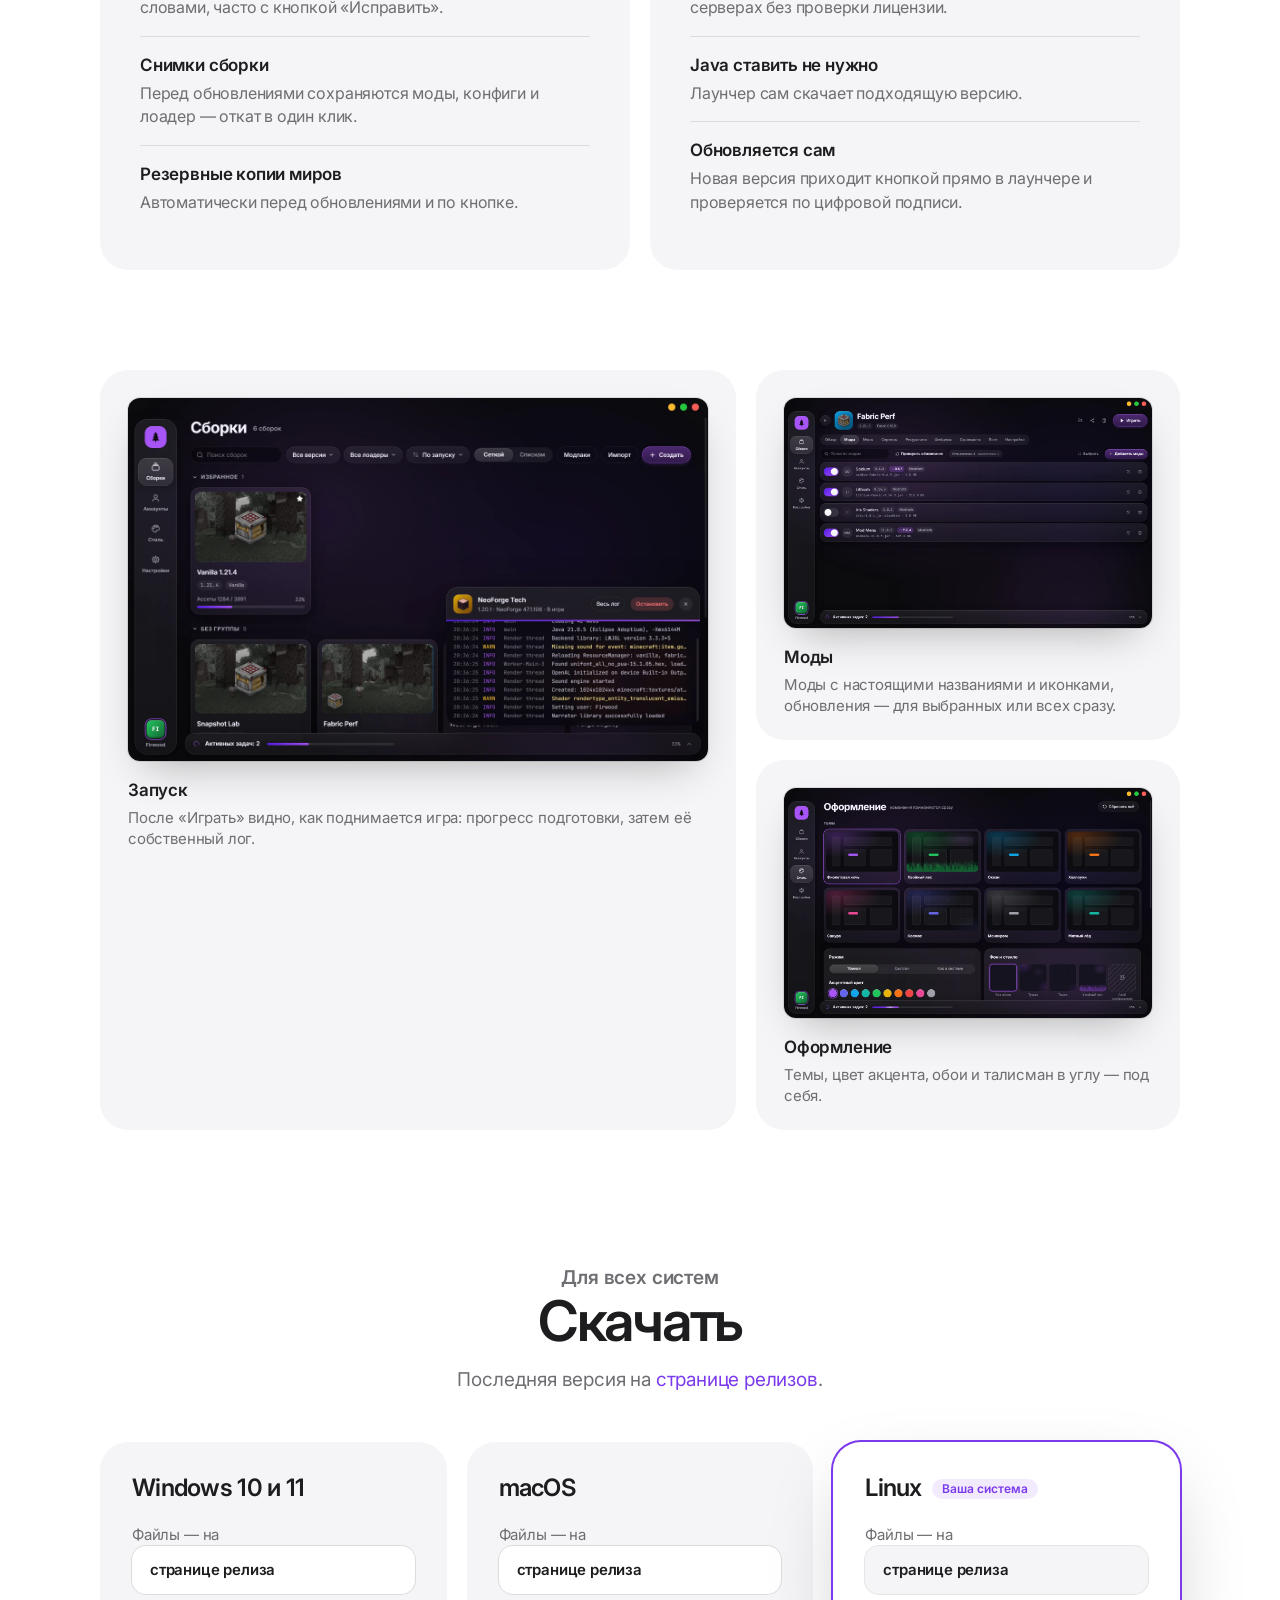
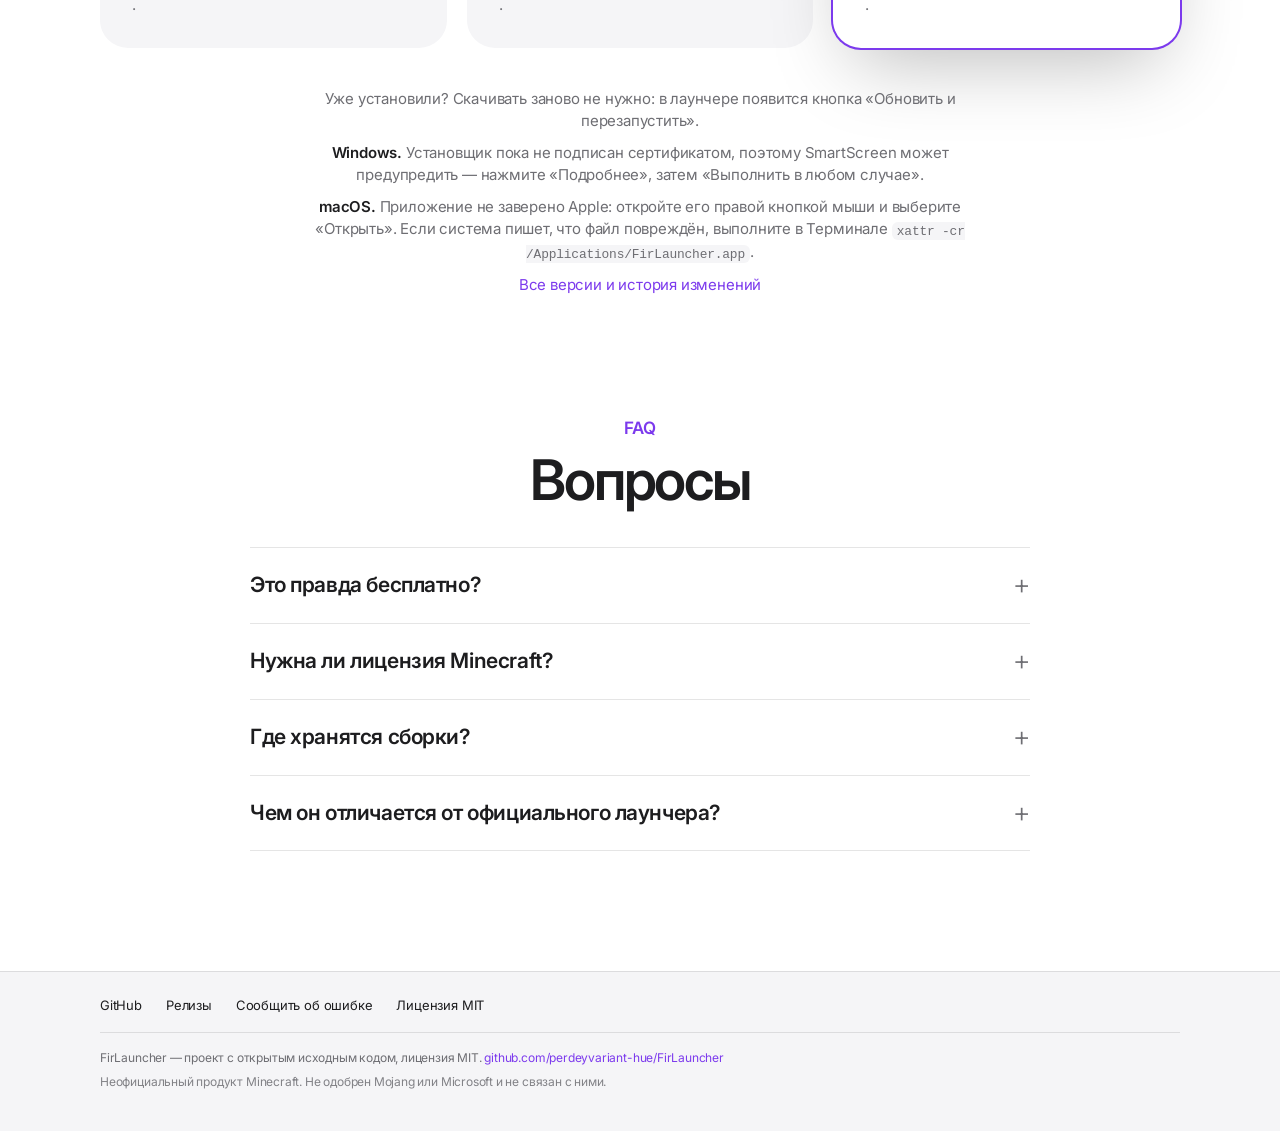
==== commit 7e7eec9c: "Bring back the Apple-style design with a violet accent and more detail Restore the Apple-like look f" ====
--- a/index.html
+++ b/index.html
@@ -8,8 +8,8 @@
   <meta property="og:title" content="FirLauncher — лаунчер Minecraft с открытым кодом">
   <meta property="og:description" content="Сборки с модами, моды с Modrinth и CurseForge в один клик. Бесплатно, без рекламы, весь код на GitHub.">
   <meta property="og:image" content="assets/instances.webp">
-  <meta name="theme-color" content="#e4e4e6" media="(prefers-color-scheme: light)">
-  <meta name="theme-color" content="#e4e4e6" media="(prefers-color-scheme: dark)">
+  <meta name="theme-color" content="#ffffff" media="(prefers-color-scheme: light)">
+  <meta name="theme-color" content="#000000" media="(prefers-color-scheme: dark)">
   <meta name="google-site-verification" content="sZ83kXHZq6pYVAx1kvti88Su-wKgTCy2iT1ykErZm4U" />
   <link rel="icon" href="favicon.svg" type="image/svg+xml">
   <link rel="canonical" href="https://firlauncher.github.io/">
@@ -18,7 +18,7 @@
   <link rel="alternate" hreflang="x-default" href="https://firlauncher.github.io/en/">
   
   
-  <link href="https://fonts.googleapis.com/css2?family=Inter:wght@400;500;600;700;800&family=Shrikhand&display=swap" rel="stylesheet">
+  <link href="https://fonts.googleapis.com/css2?family=Inter:wght@400;500;600;700&display=swap" rel="stylesheet">
   <script type="application/ld+json">
 {
     "@context": "https://schema.org",
@@ -45,48 +45,33 @@
     ]
   }
   </script>
-  <link rel="stylesheet" href="style.css?v=3">
+  <link rel="stylesheet" href="style.css?v=4">
 </head>
 <body>
   <a class="skip" href="#download">Перейти к скачиванию</a>
 
   <header class="top">
-    <nav class="pill pill-main" aria-label="Разделы">
-      <a class="brand" href="./" aria-label="FirLauncher, на главную">FirLauncher</a>
-      <span class="nav-links"><a href="#features">Возможности</a><a href="#open-source">Код</a><a href="#download">Скачать</a></span>
+    <a class="brand" href="./" aria-label="FirLauncher, на главную">
+      <svg class="brand-mark" viewBox="0 0 24 24" aria-hidden="true"><rect width="24" height="24" rx="6"/><path d="M12 3.6 15.6 8.4H13.6l3.2 4H14.4l3.6 4.8H13v2.6h-2v-2.6H6l3.6-4.8H7.2l3.2-4H8.4Z"/></svg>
+      FirLauncher
+    </a>
+    <nav class="top-nav" aria-label="Разделы">
+      <a href="#features">Возможности</a>
+      <a href="#open-source">Код</a>
+      <a href="#download">Скачать</a>
+      <a class="top-gh" href="https://github.com/perdeyvariant-hue/FirLauncher">GitHub</a>
+      <span class="lang" role="group" aria-label="Язык">
+        <a aria-current="page" lang="ru">RU</a>
+        <a href="en/" hreflang="en" lang="en">EN</a>
+      </span>
     </nav>
-    <div class="pill pill-side">
-      <span class="lang" role="group" aria-label="Язык"><a aria-current="page" lang="ru">RU</a><a href="en/" hreflang="en" lang="en">EN</a></span>
-      <a class="nav-gh" href="https://github.com/perdeyvariant-hue/FirLauncher">GitHub</a>
-      <a class="nav-cta" href="#download">Скачать</a>
-    </div>
   </header>
 
   <main>
     <section class="hero">
-      <p class="hero-word" aria-hidden="true">FirLauncher</p>
-      <div class="chrome" aria-hidden="true"></div>
-      <div class="stage" aria-hidden="true">
-        <div class="stage-bar">
-          <span class="stage-play"><i></i></span>
-          <span class="stage-run">Играть</span>
-          <span class="stage-sep"></span>
-          <span>Vanilla <b>1.21.4</b></span>
-          <span class="stage-dim">Fabric</span>
-          <span class="stage-sep"></span>
-          <span class="stage-dim">Моды <b>128</b></span>
-        </div>
-        <div class="ruler"><div class="ruler-sel"></div><div class="ruler-head"></div><span>1.16</span><span>1.18</span><span>1.19</span><span>1.20</span><span>1.21</span><span>1.21.4</span></div>
-        <div class="tiles">
-          <span class="tile t-fabric"><b>F</b></span>
-          <span class="tile t-quilt"><b>Q</b></span>
-          <span class="tile t-shot" style="background-image:url(assets/instances.webp)"></span>
-          <span class="tile t-neo"><b>N</b></span>
-          <span class="tile t-fir"><svg viewBox="0 0 24 24"><path d="M12 3.6 15.6 8.4H13.6l3.2 4H14.4l3.6 4.8H13v2.6h-2v-2.6H6l3.6-4.8H7.2l3.2-4H8.4Z"/></svg></span>
-        </div>
-      </div>
       <div class="hero-text">
-        <h1>Лаунчер Minecraft с&nbsp;открытым кодом</h1>
+        <p class="eyebrow-pill"><span class="dot"></span>Бесплатно · Открытый код · Без рекламы</p>
+        <h1>Лаунчер Minecraft <span class="grad">с&nbsp;открытым кодом</span></h1>
         <p class="lede">Сборки с модами на Fabric, Forge, NeoForge и Quilt, моды с Modrinth и CurseForge в один клик. Бесплатно, без рекламы, весь код — на GitHub.</p>
         <div class="hero-actions">
           <a class="btn btn-primary" id="hero-download" href="#download">Скачать</a>
@@ -99,8 +84,13 @@
       </figure>
     </section>
 
+    <section class="stats" aria-label="Коротко">
+      <dl><div><dt>4</dt><dd>лоадера: Fabric, Quilt, Forge, NeoForge</dd></div><div><dt>2</dt><dd>каталога модов: Modrinth и CurseForge</dd></div><div><dt>3</dt><dd>системы: Windows, macOS, Linux</dd></div><div><dt>0</dt><dd>рекламы и сбора статистики</dd></div></dl>
+    </section>
+
     <section class="open" id="open-source">
       <div class="open-text">
+        <p class="eyebrow">Open source</p>
         <h2>Код открыт целиком</h2>
         <p>Лицензия MIT: лаунчер можно читать, собирать, менять и распространять. Он не собирает статистику и не показывает рекламу — это видно по исходникам, а не только по обещанию.</p>
         <p>Внутри — Rust и Tauri, интерфейс на React. Нашли ошибку или хотите что-то добавить — пишите в <a href="https://github.com/perdeyvariant-hue/FirLauncher/issues">Issues</a> или присылайте pull request.</p>
@@ -116,9 +106,11 @@
     </section>
 
     <section class="features" id="features">
+      <p class="eyebrow">Возможности</p>
       <h2>Что умеет</h2>
 
       <div class="group">
+        <span class="icon" aria-hidden="true"><svg viewBox="0 0 24 24"><path d="M12 2.8 20 7v10l-8 4.2L4 17V7z"/><path d="M4 7l8 4.2L20 7M12 11.2v10"/></svg></span>
         <h3>Сборки</h3>
         <dl>
           <div><dt>Каждая сборка отдельно</dt><dd>Свои моды, миры и настройки — ничего не смешивается между версиями.</dd></div>
@@ -129,6 +121,7 @@
       </div>
 
       <div class="group">
+        <span class="icon" aria-hidden="true"><svg viewBox="0 0 24 24"><path d="M9 4.5a2 2 0 1 1 4 0V6h4a1 1 0 0 1 1 1v4h-1.5a2 2 0 1 0 0 4H18v4a1 1 0 0 1-1 1h-4v-1.5a2 2 0 1 0-4 0V20H5a1 1 0 0 1-1-1v-4h1.5a2 2 0 1 0 0-4H4V7a1 1 0 0 1 1-1h4z"/></svg></span>
         <h3>Моды</h3>
         <dl>
           <div><dt>Modrinth и CurseForge</dt><dd>Поиск с фильтрами, установка в один клик, зависимости ставятся сами.</dd></div>
@@ -138,6 +131,7 @@
       </div>
 
       <div class="group">
+        <span class="icon" aria-hidden="true"><svg viewBox="0 0 24 24"><circle cx="12" cy="12" r="9"/><circle cx="12" cy="12" r="3.6"/><path d="m5.6 5.6 3.9 3.9m5 5 3.9 3.9m0-12.8-3.9 3.9m-5 5-3.9 3.9"/></svg></span>
         <h3>Если что-то сломалось</h3>
         <dl>
           <div><dt>Разбор вылета</dt><dd>Лаунчер читает лог и объясняет причину простыми словами, часто с кнопкой «Исправить».</dd></div>
@@ -147,6 +141,7 @@
       </div>
 
       <div class="group">
+        <span class="icon" aria-hidden="true"><svg viewBox="0 0 24 24"><path d="M7.5 7h9a4.5 4.5 0 0 1 4.4 5.5l-.9 4a2.6 2.6 0 0 1-4.5 1.1L14 16h-4l-1.5 1.6A2.6 2.6 0 0 1 4 16.5l-.9-4A4.5 4.5 0 0 1 7.5 7z"/><path d="M8 10v3M6.5 11.5h3"/><circle cx="16" cy="10.8" r=".6"/><circle cx="17.2" cy="12.8" r=".6"/></svg></span>
         <h3>Игра</h3>
         <dl>
           <div><dt>Microsoft и оффлайн-аккаунты</dt><dd>С оффлайн-аккаунтом работает и сетевая игра на серверах без проверки лицензии.</dd></div>
@@ -159,20 +154,21 @@
     <section class="gallery" aria-label="Скриншоты">
       <figure>
         <img src="assets/launch.webp" width="2560" height="1600" loading="lazy" alt="Карточка запуска с живым логом игры">
-        <figcaption>После «Играть» видно, как поднимается игра: прогресс подготовки, затем её собственный лог.</figcaption>
+        <figcaption><strong>Запуск</strong>После «Играть» видно, как поднимается игра: прогресс подготовки, затем её собственный лог.</figcaption>
       </figure>
       <figure>
         <img src="assets/mods.webp" width="2560" height="1600" loading="lazy" alt="Список модов сборки с доступными обновлениями">
-        <figcaption>Моды с настоящими названиями и иконками, обновления — для выбранных или всех сразу.</figcaption>
+        <figcaption><strong>Моды</strong>Моды с настоящими названиями и иконками, обновления — для выбранных или всех сразу.</figcaption>
       </figure>
       <figure>
         <img src="assets/appearance.webp" width="2560" height="1600" loading="lazy" alt="Настройки оформления: темы, цвет акцента, обои и талисман">
-        <figcaption>Темы, цвет акцента, обои и талисман в углу — под себя.</figcaption>
+        <figcaption><strong>Оформление</strong>Темы, цвет акцента, обои и талисман в углу — под себя.</figcaption>
       </figure>
     </section>
 
     <section class="download" id="download">
       <div class="download-head">
+        <p class="eyebrow">Для всех систем</p>
         <h2>Скачать</h2>
         <p id="release-line">Последняя версия на <a href="https://github.com/perdeyvariant-hue/FirLauncher/releases/latest">странице релизов</a>.</p>
       </div>
@@ -201,6 +197,7 @@
     </section>
 
     <section class="faq" aria-labelledby="faq-title">
+      <p class="eyebrow">FAQ</p>
       <h2 id="faq-title">Вопросы</h2>
       <details>
         <summary>Это правда бесплатно?</summary>
@@ -222,10 +219,11 @@
   </main>
 
   <footer class="foot">
+    <nav class="foot-links" aria-label="Ссылки"><a href="https://github.com/perdeyvariant-hue/FirLauncher">GitHub</a><a href="https://github.com/perdeyvariant-hue/FirLauncher/releases">Релизы</a><a href="https://github.com/perdeyvariant-hue/FirLauncher/issues">Сообщить об ошибке</a><a href="https://github.com/perdeyvariant-hue/FirLauncher/blob/main/LICENSE">Лицензия MIT</a></nav>
     <p>FirLauncher — проект с открытым исходным кодом, лицензия MIT. <a href="https://github.com/perdeyvariant-hue/FirLauncher">github.com/perdeyvariant-hue/FirLauncher</a></p>
     <p class="disclaimer">Неофициальный продукт Minecraft. Не одобрен Mojang или Microsoft и не связан с ними.</p>
   </footer>
 
-  <script src="app.js?v=3" defer></script>
+  <script src="app.js?v=4" defer></script>
 </body>
 </html>
--- a/style.css
+++ b/style.css
@@ -1,29 +1,47 @@
 /*
- * FirLauncher site. Soft studio grey, floating pill navigation, dark
- * "app" panels and puffy glossy tiles, with a huge faded wordmark behind.
+ * FirLauncher site, in the spirit of apple.com: system type, generous
+ * whitespace, a translucent bar, big centred headlines and rounded
+ * surfaces. Light by default, dark follows the system.
  */
 :root {
-  --frame: #1c1c1e;
-  --bg: #e4e4e6;
-  --bg-hi: #f1f1f2;
-  --card: rgb(255 255 255 / 0.62);
-  --card-line: rgb(255 255 255 / 0.85);
-  --panel: #1f1f21;
-  --panel-2: #2a2a2d;
-  --text: #161618;
-  --dim: #6b6b70;
-  --on-dark: #f2f2f3;
-  --on-dark-dim: #9d9da3;
-  --accent: #a855f7;
-  --accent-deep: #7e22ce;
-  --line: rgb(0 0 0 / 0.08);
-  --soft: 0 24px 60px -32px rgb(0 0 0 / 0.35);
-  --deep: 0 50px 90px -40px rgb(0 0 0 / 0.55);
-  --wrap: 1120px;
-  --gutter: max(20px, calc((100% - var(--wrap)) / 2));
-  --font: 'Inter', -apple-system, BlinkMacSystemFont, 'Segoe UI', Roboto, sans-serif;
-  --script: 'Shrikhand', 'Inter', cursive;
-  color-scheme: light;
+  --bg: #fff;
+  --bg-alt: #f5f5f7;
+  --surface: #fff;
+  --text: #1d1d1f;
+  --dim: #6e6e73;
+  --line: rgb(0 0 0 / 0.1);
+  --accent: #7c3aed;
+  --accent-hover: #6d28d9;
+  --accent-text: #7c3aed;
+  --accent-soft: rgb(124 58 237 / 0.1);
+  --grad: linear-gradient(90deg, #7c3aed, #a855f7 45%, #d946ef);
+  --code-bg: #1d1d1f;
+  --code-text: #f5f5f7;
+  --bar: rgb(255 255 255 / 0.72);
+  --shadow: 0 30px 80px -20px rgb(0 0 0 / 0.28);
+  --wrap: 1080px;
+  --gutter: max(22px, calc((100vw - var(--wrap)) / 2));
+  --font: -apple-system, BlinkMacSystemFont, 'SF Pro Display', 'SF Pro Text', 'Inter', 'Helvetica Neue', Arial, sans-serif;
+  color-scheme: light dark;
+}
+
+@media (prefers-color-scheme: dark) {
+  :root {
+    --bg: #000;
+    --bg-alt: #161617;
+    --surface: #1d1d1f;
+    --text: #f5f5f7;
+    --dim: #a1a1a6;
+    --line: rgb(255 255 255 / 0.14);
+    --accent: #9b5cf6;
+    --accent-hover: #ad78f8;
+    --accent-text: #c084fc;
+    --accent-soft: rgb(168 85 247 / 0.16);
+    --grad: linear-gradient(90deg, #a78bfa, #c084fc 45%, #f0abfc);
+    --code-bg: #0b0b0c;
+    --bar: rgb(22 22 23 / 0.72);
+    --shadow: 0 30px 80px -20px rgb(0 0 0 / 0.8);
+  }
 }
 
 *,
@@ -33,56 +51,48 @@
 }
 
 html {
-  /* Non-visible overflow here keeps body's clip on body, not the viewport. */
-  overflow-x: hidden;
-  background: var(--frame);
   scroll-behavior: smooth;
-  scroll-padding-top: 90px;
-}
-
-/* The page sits in a rounded "screen" inside a dark frame. */
+  scroll-padding-top: 64px;
+}
+
 body {
-  margin: 10px;
-  min-height: calc(100vh - 20px);
-  border-radius: 24px;
-  overflow: clip;
-  background:
-    radial-gradient(90% 60% at 50% 0%, var(--bg-hi), transparent 70%),
-    var(--bg);
+  margin: 0;
+  background: var(--bg);
   color: var(--text);
-  font: 400 16px/1.55 var(--font);
+  font: 400 17px/1.47 var(--font);
   letter-spacing: -0.011em;
   -webkit-font-smoothing: antialiased;
 }
 
 a {
-  color: inherit;
+  color: var(--accent-text);
+  text-decoration: none;
+}
+
+a:hover {
   text-decoration: underline;
-  text-decoration-color: rgb(0 0 0 / 0.25);
   text-underline-offset: 3px;
-}
-
-a:hover {
-  text-decoration-color: currentColor;
 }
 
 :focus-visible {
   outline: 2px solid var(--accent);
   outline-offset: 3px;
-  border-radius: 10px;
+  border-radius: 8px;
 }
 
 h1,
 h2,
 h3 {
   margin: 0;
+  font-family: var(--font);
   font-weight: 600;
-  letter-spacing: -0.035em;
+  letter-spacing: -0.03em;
 }
 
 h2 {
-  font-size: clamp(30px, 4.4vw, 52px);
-  line-height: 1.05;
+  font-size: clamp(32px, 5vw, 56px);
+  line-height: 1.07;
+  letter-spacing: -0.04em;
 }
 
 code,
@@ -92,9 +102,9 @@
 
 p code {
   font-size: 0.86em;
-  padding: 0.12em 0.42em;
+  padding: 0.12em 0.4em;
   border-radius: 6px;
-  background: rgb(0 0 0 / 0.06);
+  background: var(--bg-alt);
 }
 
 .skip {
@@ -103,412 +113,256 @@
 }
 
 .skip:focus {
-  left: 20px;
-  top: 20px;
-  z-index: 30;
+  left: 16px;
+  top: 12px;
+  z-index: 20;
   padding: 8px 14px;
-  background: #fff;
-  border-radius: 12px;
-}
-
-/* ---------- Navigation: two floating pills ---------- */
+  background: var(--surface);
+  border-radius: 10px;
+}
+
+/* Header: a thin translucent bar that blurs what scrolls under it. */
 .top {
   position: sticky;
   top: 0;
-  z-index: 20;
-  display: flex;
-  justify-content: space-between;
-  align-items: center;
-  gap: 12px;
-  padding: 18px 20px 0;
-  pointer-events: none;
-}
-
-.pill {
+  z-index: 10;
   display: flex;
   align-items: center;
-  gap: 4px;
-  height: 46px;
-  padding: 0 6px 0 16px;
-  border-radius: 14px;
-  background: rgb(250 250 251 / 0.72);
-  -webkit-backdrop-filter: saturate(180%) blur(18px);
-  backdrop-filter: saturate(180%) blur(18px);
-  box-shadow: inset 0 0 0 1px var(--card-line), 0 8px 24px -14px rgb(0 0 0 / 0.3);
-  pointer-events: auto;
-}
-
-.pill a {
+  justify-content: space-between;
+  gap: 24px;
+  height: 52px;
+  padding: 0 var(--gutter);
+  background: var(--bar);
+  -webkit-backdrop-filter: saturate(180%) blur(20px);
+  backdrop-filter: saturate(180%) blur(20px);
+  border-bottom: 1px solid var(--line);
+}
+
+.brand {
+  display: inline-flex;
+  align-items: center;
+  gap: 8px;
+  color: var(--text);
+  font-size: 17px;
+  font-weight: 600;
+  letter-spacing: -0.02em;
+}
+
+.brand:hover {
   text-decoration: none;
 }
 
-.brand {
-  margin-right: 22px;
-  font: 400 21px/1 var(--script);
-  letter-spacing: 0;
+.brand-mark {
+  width: 24px;
+  height: 24px;
+}
+
+.brand-mark rect {
+  fill: var(--accent);
+}
+
+.brand-mark path {
+  fill: #fff;
+}
+
+.top-nav {
+  display: flex;
+  align-items: center;
+  gap: 28px;
+  font-size: 13px;
+}
+
+.top-nav a {
+  color: var(--dim);
+  transition: color 0.2s ease;
+}
+
+.top-nav a:hover {
   color: var(--text);
-}
-
-.brand::after {
-  content: '';
-  display: inline-block;
-  width: 5px;
-  height: 5px;
-  margin-left: 3px;
-  border-radius: 50%;
-  background: var(--accent);
-  vertical-align: super;
-}
-
-.nav-links {
-  display: flex;
-  gap: 2px;
-}
-
-.nav-links a,
-.nav-gh {
-  padding: 7px 10px;
-  border-radius: 9px;
-  font-size: 13.5px;
-  font-weight: 500;
+  text-decoration: none;
+}
+
+.top-nav .top-gh {
   color: var(--text);
-  transition: background-color 0.2s ease;
-}
-
-.nav-links a:hover,
-.nav-gh:hover {
-  background: rgb(0 0 0 / 0.05);
-}
-
-.pill-side {
-  padding-left: 6px;
-}
-
+}
+
+/* RU / EN: a segmented control. */
 .lang {
   display: inline-flex;
   padding: 2px;
-  margin-right: 4px;
-  border-radius: 9px;
-  background: rgb(0 0 0 / 0.05);
-}
-
-.lang a {
-  padding: 4px 8px;
-  border-radius: 7px;
+  border-radius: 8px;
+  background: var(--bg-alt);
+}
+
+.top-nav .lang a {
+  padding: 2px 9px;
+  border-radius: 6px;
   font-size: 12px;
-  font-weight: 600;
-  color: var(--dim);
-}
-
-.lang a[aria-current] {
+  font-weight: 500;
+  color: var(--dim);
+}
+
+.top-nav .lang a[aria-current] {
   color: var(--text);
-  background: #fff;
-  box-shadow: 0 1px 3px rgb(0 0 0 / 0.15);
-}
-
-.nav-cta {
-  margin-left: 4px;
-  padding: 8px 14px;
-  border-radius: 10px;
-  background: var(--accent);
-  color: #fff;
-  font-size: 13.5px;
-  font-weight: 600;
-  transition: background-color 0.2s ease;
-}
-
-.nav-cta:hover {
-  background: var(--accent-deep);
-}
-
-/* ---------- Buttons ---------- */
+  background: var(--surface);
+  box-shadow: 0 1px 3px rgb(0 0 0 / 0.18);
+}
+
+/* Buttons */
 .btn {
   display: inline-flex;
   align-items: center;
   justify-content: center;
-  min-height: 50px;
-  padding: 0 26px;
-  border-radius: 16px;
-  font-size: 16px;
-  font-weight: 600;
+  min-height: 48px;
+  padding: 0 24px;
+  border-radius: 980px;
+  font-size: 17px;
+  font-weight: 400;
+  letter-spacing: -0.01em;
+  transition: background-color 0.2s ease, color 0.2s ease;
+}
+
+.btn:hover {
   text-decoration: none;
-  transition: transform 0.2s ease, background-color 0.2s ease, box-shadow 0.2s ease;
-}
-
-.btn:hover {
-  transform: translateY(-1px);
 }
 
 .btn-primary {
-  background: linear-gradient(180deg, #b97cf9, var(--accent) 45%, #9333ea);
+  background: var(--accent);
   color: #fff;
-  box-shadow: inset 0 1px 0 rgb(255 255 255 / 0.3), 0 14px 30px -12px rgb(126 34 206 / 0.75);
+}
+
+.btn-primary:hover {
+  background: var(--accent-hover);
+  color: #fff;
 }
 
 .btn-quiet {
-  background: rgb(255 255 255 / 0.75);
-  color: var(--text);
-  box-shadow: inset 0 0 0 1px var(--card-line), 0 10px 24px -16px rgb(0 0 0 / 0.4);
+  color: var(--accent-text);
+  box-shadow: inset 0 0 0 1px var(--accent-text);
 }
 
 .btn-quiet:hover {
-  background: #fff;
-}
-
-/* ---------- Hero ---------- */
+  background: var(--accent);
+  color: #fff;
+  box-shadow: inset 0 0 0 1px var(--accent);
+}
+
+/* Hero: centred headline, the window below it. */
 .hero {
-  position: relative;
   display: flex;
   flex-direction: column;
   align-items: center;
-  margin-top: -64px;
-  padding: 170px var(--gutter) 0;
+  padding: 88px var(--gutter) 0;
   text-align: center;
+  overflow: clip;
   isolation: isolate;
-}
-
-/* The giant faded wordmark. */
-.hero-word {
+  background: linear-gradient(180deg, var(--bg) 40%, var(--bg-alt));
+}
+
+.hero-text {
+  max-width: 860px;
+}
+
+/* A small pill above the headline. */
+.eyebrow-pill {
+  display: inline-flex;
+  align-items: center;
+  gap: 8px;
+  margin: 0 0 22px;
+  padding: 6px 14px;
+  border-radius: 999px;
+  background: var(--accent-soft);
+  color: var(--accent-text);
+  font-size: 14px;
+  font-weight: 500;
+}
+
+.dot {
+  width: 7px;
+  height: 7px;
+  border-radius: 50%;
+  background: var(--accent);
+  box-shadow: 0 0 0 4px rgb(168 85 247 / 0.2);
+  animation: pulse 2.4s ease-in-out infinite;
+}
+
+@keyframes pulse {
+  50% {
+    box-shadow: 0 0 0 7px rgb(168 85 247 / 0);
+  }
+}
+
+/* Gradient text, as in Apple's product headlines. */
+.grad {
+  background: var(--grad);
+  -webkit-background-clip: text;
+  background-clip: text;
+  color: transparent;
+}
+
+/* Small coloured label above section titles. */
+.eyebrow {
+  margin: 0 0 10px;
+  color: var(--accent-text);
+  font-size: 17px;
+  font-weight: 600;
+  letter-spacing: -0.01em;
+}
+
+.hero h1 {
+  font-size: clamp(40px, 7.4vw, 80px);
+  font-weight: 700;
+  line-height: 1.05;
+  letter-spacing: -0.045em;
+}
+
+.lede {
+  margin: 22px auto 0;
+  max-width: 34em;
+  color: var(--dim);
+  font-size: clamp(19px, 2.2vw, 24px);
+  line-height: 1.33;
+  letter-spacing: -0.016em;
+}
+
+.hero-actions {
+  display: flex;
+  flex-wrap: wrap;
+  justify-content: center;
+  gap: 14px;
+  margin-top: 32px;
+}
+
+.hero-meta {
+  margin: 16px 0 0;
+  color: var(--dim);
+  font-size: 14px;
+}
+
+.hero-shot {
+  position: relative;
+  margin: 64px 0 0;
+  width: min(1000px, 100%);
+  animation: rise 1s cubic-bezier(0.2, 0.8, 0.2, 1) both;
+}
+
+/* A soft violet glow behind the window. */
+.hero-shot::before {
+  content: '';
   position: absolute;
   z-index: -1;
-  left: 50%;
-  top: clamp(330px, 44vw, 560px);
-  margin: 0;
-  transform: translateX(-50%) rotate(-6deg);
-  font: 400 clamp(130px, 25vw, 380px)/1 var(--script);
-  letter-spacing: -0.02em;
-  white-space: nowrap;
-  color: rgb(255 255 255 / 0.55);
-  text-shadow: 0 2px 0 rgb(255 255 255 / 0.4), 0 -2px 6px rgb(0 0 0 / 0.04);
-  user-select: none;
-}
-
-/* A floating chrome ring. */
-.chrome {
-  position: absolute;
-  z-index: 2;
-  top: 84px;
-  right: max(2%, calc(50% - 690px));
-  width: clamp(110px, 15vw, 200px);
-  aspect-ratio: 1;
+  inset: 8% 6% -10%;
   border-radius: 50%;
-  background:
-    conic-gradient(from 20deg, #fafafa, #8d8d92, #f4f4f5, #5c5c61, #e9e9ea, #a3a3a8, #fff, #77777c, #fafafa);
-  -webkit-mask: radial-gradient(circle, transparent 34%, #000 35.5%);
-  mask: radial-gradient(circle, transparent 34%, #000 35.5%);
-  filter: drop-shadow(0 30px 30px rgb(0 0 0 / 0.25));
-  transform: rotateX(55deg) rotateZ(-25deg);
-  animation: spin 14s linear infinite;
-}
-
-@keyframes spin {
-  to {
-    transform: rotateX(55deg) rotateZ(335deg);
-  }
-}
-
-/* The dark "app" panel with the timeline-like version ruler. */
-.stage {
-  position: relative;
-  width: min(900px, 100%);
-  padding: 14px 16px 18px;
-  border-radius: 22px;
-  background: var(--panel);
-  color: var(--on-dark);
-  text-align: left;
-  box-shadow: inset 0 1px 0 rgb(255 255 255 / 0.06), var(--deep);
-  animation: rise 0.9s cubic-bezier(0.2, 0.8, 0.2, 1) both;
-}
-
-.stage-bar {
-  display: flex;
-  align-items: center;
-  gap: 14px;
-  font-size: 13px;
-  color: var(--on-dark);
-  white-space: nowrap;
-  overflow: hidden;
-}
-
-.stage-bar b {
-  font-weight: 600;
-}
-
-.stage-play {
-  display: grid;
-  place-items: center;
-  width: 26px;
-  height: 26px;
-  border-radius: 7px;
-  background: var(--panel-2);
-}
-
-.stage-play i {
-  width: 0;
-  height: 0;
-  border-left: 8px solid var(--on-dark);
-  border-top: 5px solid transparent;
-  border-bottom: 5px solid transparent;
-  margin-left: 2px;
-}
-
-.stage-run {
-  font-weight: 600;
-}
-
-.stage-dim {
-  color: var(--on-dark-dim);
-}
-
-.stage-sep {
-  width: 1px;
-  height: 18px;
-  background: rgb(255 255 255 / 0.12);
-}
-
-.ruler {
-  position: relative;
-  display: flex;
-  justify-content: space-between;
-  margin: 14px 0 16px;
-  padding: 4px 8px;
-  font-size: 10.5px;
-  color: var(--on-dark-dim);
-  background: repeating-linear-gradient(90deg, rgb(255 255 255 / 0.22) 0 1px, transparent 1px 26px) 0 50% / 100% 9px no-repeat;
-}
-
-.ruler span {
-  position: relative;
-  padding: 0 4px;
-  background: var(--panel);
-}
-
-.ruler-sel {
-  position: absolute;
-  inset: 0 34% 0 15%;
-  border-radius: 6px;
-  background: rgb(255 255 255 / 0.08);
-}
-
-.ruler-head {
-  position: absolute;
-  top: -3px;
-  bottom: -3px;
-  left: 32%;
-  width: 2px;
-  border-radius: 2px;
-  background: var(--on-dark);
-  animation: scrub 6s ease-in-out infinite alternate;
-}
-
-@keyframes scrub {
-  to {
-    left: 64%;
-  }
-}
-
-/* Puffy glossy tiles. */
-.tiles {
-  display: flex;
-  gap: clamp(8px, 1.6vw, 20px);
-}
-
-.tile {
-  --s: clamp(54px, 13.5vw, 140px);
-  position: relative;
-  display: grid;
-  place-items: center;
-  flex: none;
-  width: var(--s);
-  aspect-ratio: 1;
-  border-radius: 27%;
-  background-size: cover;
-  background-position: center;
-  box-shadow:
-    inset 0 calc(var(--s) * 0.08) calc(var(--s) * 0.14) rgb(255 255 255 / 0.55),
-    inset 0 calc(var(--s) * -0.09) calc(var(--s) * 0.16) rgb(0 0 0 / 0.3),
-    inset 0 0 0 1px rgb(255 255 255 / 0.18),
-    0 18px 30px -14px rgb(0 0 0 / 0.7);
-  animation: bob 5s ease-in-out infinite;
-}
-
-.tile b {
-  font-size: calc(var(--s) * 0.56);
-  font-weight: 800;
-  line-height: 1;
-  letter-spacing: -0.04em;
-}
-
-.tile:nth-child(2) { animation-delay: -1s; }
-.tile:nth-child(3) { animation-delay: -2s; }
-.tile:nth-child(4) { animation-delay: -3s; }
-
-@keyframes bob {
-  50% {
-    transform: translateY(-5px);
-  }
-}
-
-.t-fabric {
-  background: radial-gradient(circle at 35% 28%, #f3faff, #b9d7ec 70%, #9cc1dd);
-}
-
-.t-fabric b {
-  color: var(--accent);
-  text-shadow: 0 3px 0 #7e22ce, 0 8px 14px rgb(126 34 206 / 0.45);
-  transform: skewX(-8deg);
-}
-
-.t-quilt {
-  background: radial-gradient(circle at 40% 25%, #2b2b2e, #050505 75%);
-  box-shadow:
-    inset 0 calc(var(--s) * 0.06) calc(var(--s) * 0.12) rgb(255 255 255 / 0.2),
-    inset 0 0 0 1px rgb(255 255 255 / 0.1),
-    0 18px 30px -14px rgb(0 0 0 / 0.7);
-}
-
-.t-quilt b {
-  color: #efe9dc;
-}
-
-.t-shot {
-  background-color: #222;
-  background-size: 420%;
-  background-position: 19% 30%;
-}
-
-.t-neo {
-  background: radial-gradient(circle at 50% 18%, #ffb4e6, #ff4d7d 45%, #e8131b 85%);
-}
-
-.t-neo b {
-  color: #ffc1ef;
-  text-shadow: 0 3px 0 #f28ad6, 0 6px 16px rgb(150 0 40 / 0.5);
-}
-
-/* The one that breaks out of the panel. */
-.t-fir {
-  position: absolute;
-  right: 6%;
-  top: -18%;
-  --s: clamp(68px, 15vw, 156px);
-  background:
-    repeating-linear-gradient(115deg, transparent 0 12%, rgb(0 0 0 / 0.08) 12% 14%),
-    linear-gradient(160deg, #3fdc8f, #11a35f 55%, #0b6b40);
-  transform: rotate(12deg);
-  animation: float 6s ease-in-out infinite;
-}
-
-.t-fir svg {
-  width: 58%;
-  fill: #e9fff2;
-  filter: drop-shadow(0 4px 0 #0a6a3e) drop-shadow(0 10px 12px rgb(0 0 0 / 0.3));
-}
-
-@keyframes float {
-  50% {
-    transform: rotate(6deg) translateY(-12px);
-  }
+  background: radial-gradient(closest-side, rgb(168 85 247 / 0.45), rgb(217 70 239 / 0.15) 60%, transparent);
+  filter: blur(40px);
+}
+
+.hero-shot img {
+  display: block;
+  width: 100%;
+  height: auto;
+  border-radius: 20px 20px 0 0;
+  box-shadow: 0 0 0 1px var(--line), var(--shadow);
 }
 
 @keyframes rise {
@@ -518,153 +372,179 @@
   }
 }
 
-.hero-text {
-  position: relative;
-  max-width: 720px;
-  margin-top: clamp(64px, 9vw, 110px);
-}
-
-.hero h1 {
-  font-size: clamp(30px, 4.2vw, 50px);
-  font-weight: 500;
-  line-height: 1.08;
-  letter-spacing: -0.04em;
-}
-
-.lede {
-  margin: 18px auto 0;
-  max-width: 36em;
-  color: var(--dim);
-  font-size: clamp(16px, 1.6vw, 18px);
-}
-
-.hero-actions {
-  display: flex;
-  flex-wrap: wrap;
-  justify-content: center;
-  gap: 12px;
-  margin-top: 30px;
-}
-
-.hero-meta {
-  margin: 14px 0 0;
-  color: var(--dim);
-  font-size: 13px;
-}
-
-.hero-shot {
-  margin: 80px 0 0;
-  width: min(1060px, 100%);
-  padding: 12px;
-  border-radius: 28px;
-  background: var(--panel);
-  box-shadow: var(--deep);
-}
-
-.hero-shot img {
-  display: block;
-  width: 100%;
-  height: auto;
-  border-radius: 18px;
-}
-
-/* ---------- Open source: a dark panel ---------- */
+/* Stats: big numbers in a row. */
+.stats {
+  padding: 72px var(--gutter) 0;
+  background: var(--bg-alt);
+}
+
+.stats dl {
+  display: grid;
+  grid-template-columns: repeat(4, minmax(0, 1fr));
+  gap: 24px;
+  margin: 0;
+}
+
+.stats div {
+  padding: 4px 0 0 20px;
+  border-left: 1px solid var(--line);
+}
+
+.stats dt {
+  font-size: clamp(44px, 6vw, 72px);
+  font-weight: 700;
+  line-height: 1;
+  letter-spacing: -0.05em;
+  background: var(--grad);
+  -webkit-background-clip: text;
+  background-clip: text;
+  color: transparent;
+}
+
+.stats dd {
+  margin: 10px 0 0;
+  max-width: 14em;
+  color: var(--dim);
+  font-size: 15px;
+  line-height: 1.4;
+}
+
+/* Open source: a dark, Apple-keynote style panel. */
 .open {
   display: grid;
   grid-template-columns: minmax(0, 1fr) minmax(0, 1fr);
   align-items: center;
-  gap: 48px;
-  margin: 120px var(--gutter) 0;
-  padding: 56px;
+  gap: 56px;
+  margin: 100px var(--gutter) 0;
+  padding: 64px;
   border-radius: 28px;
-  background: var(--panel);
-  color: var(--on-dark);
-  box-shadow: inset 0 1px 0 rgb(255 255 255 / 0.06), var(--deep);
+  background:
+    radial-gradient(70% 90% at 100% 0%, rgb(168 85 247 / 0.28), transparent 60%),
+    #000;
+  color: #f5f5f7;
+}
+
+.open .eyebrow {
+  color: #c084fc;
+}
+
+@media (prefers-color-scheme: dark) {
+  .open {
+    background:
+      radial-gradient(70% 90% at 100% 0%, rgb(168 85 247 / 0.24), transparent 60%),
+      var(--surface);
+  }
+}
+
+.open h2 {
+  color: #f5f5f7;
 }
 
 .open-text p {
-  max-width: 32em;
-  margin: 18px 0 0;
-  color: var(--on-dark-dim);
-  font-size: 17px;
+  max-width: 30em;
+  margin: 20px 0 0;
+  color: #a1a1a6;
+  font-size: 19px;
+  line-height: 1.42;
 }
 
 .open a {
-  color: var(--on-dark);
-  text-decoration-color: rgb(255 255 255 / 0.35);
+  color: #c084fc;
 }
 
 .code-title {
   margin: 0 0 12px;
-  font-size: 13px;
+  color: #f5f5f7;
+  font-size: 14px;
   font-weight: 600;
-  color: var(--on-dark-dim);
-  text-transform: uppercase;
-  letter-spacing: 0.06em;
 }
 
 .open pre {
   margin: 0;
   padding: 22px 24px;
+  overflow-x: auto;
   border-radius: 16px;
-  background: #121213;
-  box-shadow: inset 0 0 0 1px rgb(255 255 255 / 0.07);
-  font-size: 14px;
-  line-height: 1.85;
-  color: #c9f7dd;
+  background: #1d1d1f;
+  box-shadow: inset 0 0 0 1px rgb(255 255 255 / 0.1);
+  font-size: 14.5px;
+  line-height: 1.8;
+  color: #e9d5ff;
   white-space: pre-wrap;
   overflow-wrap: anywhere;
+}
+
+@media (prefers-color-scheme: dark) {
+  .open pre {
+    background: #000;
+  }
 }
 
 .code-note {
   margin: 14px 0 0;
   font-size: 14px;
-  color: var(--on-dark-dim);
-}
-
-/* ---------- Features: frosted cards with a puffy tile each ---------- */
+  color: #a1a1a6;
+}
+
+/* Features: a grid of rounded grey cards. */
 .features {
+  padding: 120px var(--gutter) 0;
   display: grid;
   grid-template-columns: repeat(2, minmax(0, 1fr));
-  gap: 18px;
-  padding: 130px var(--gutter) 0;
-}
-
+  gap: 20px;
+}
+
+.features > .eyebrow,
 .features > h2 {
   grid-column: 1 / -1;
-  margin-bottom: 26px;
   text-align: center;
 }
 
+.features > .eyebrow {
+  margin-bottom: -10px;
+}
+
+.features > h2 {
+  margin-bottom: 28px;
+}
+
 .group {
-  padding: 36px;
+  padding: 40px;
   border-radius: 28px;
-  background: var(--card);
-  box-shadow: inset 0 0 0 1px var(--card-line), var(--soft);
-}
-
-.group::before {
-  content: '';
-  display: block;
-  width: 54px;
-  height: 54px;
+  background: var(--bg-alt);
+  transition: transform 0.35s ease, box-shadow 0.35s ease;
+}
+
+.group:hover {
+  transform: translateY(-4px);
+  box-shadow: 0 24px 50px -30px rgb(124 58 237 / 0.45);
+}
+
+.icon {
+  display: grid;
+  place-items: center;
+  width: 52px;
+  height: 52px;
   margin-bottom: 22px;
-  border-radius: 15px;
-  box-shadow:
-    inset 0 5px 8px rgb(255 255 255 / 0.55),
-    inset 0 -6px 10px rgb(0 0 0 / 0.28),
-    0 12px 20px -10px rgb(0 0 0 / 0.55);
-}
-
-.group:nth-of-type(1)::before { background: radial-gradient(circle at 35% 28%, #f3faff, #9cc1dd); }
-.group:nth-of-type(2)::before { background: radial-gradient(circle at 50% 20%, #8ff0bb, #11a35f 80%); }
-.group:nth-of-type(3)::before { background: radial-gradient(circle at 50% 18%, #ffb4e6, #ff4d7d 50%, #e8131b); }
-.group:nth-of-type(4)::before { background: radial-gradient(circle at 40% 25%, #e4c8ff, var(--accent) 75%); }
+  border-radius: 14px;
+  background: var(--grad);
+  box-shadow: inset 0 1px 0 rgb(255 255 255 / 0.35), 0 10px 22px -10px rgb(124 58 237 / 0.7);
+}
+
+.icon svg {
+  width: 28px;
+  height: 28px;
+  fill: none;
+  stroke: #fff;
+  stroke-width: 1.7;
+  stroke-linecap: round;
+  stroke-linejoin: round;
+}
 
 .group h3 {
-  font-size: 26px;
-  line-height: 1.15;
-  margin-bottom: 10px;
+  font-size: 28px;
+  line-height: 1.14;
+  letter-spacing: -0.03em;
+  margin-bottom: 12px;
 }
 
 .group dl {
@@ -672,7 +552,7 @@
 }
 
 .group dl > div {
-  padding: 14px 0;
+  padding: 16px 0;
   border-top: 1px solid var(--line);
 }
 
@@ -685,25 +565,24 @@
 }
 
 .group dd {
-  margin: 3px 0 0;
-  color: var(--dim);
-  font-size: 15px;
-}
-
-/* ---------- Gallery: screenshots on dark panels ---------- */
+  margin: 4px 0 0;
+  color: var(--dim);
+  font-size: 16px;
+}
+
+/* Gallery */
 .gallery {
   display: grid;
   grid-template-columns: 1.5fr 1fr;
-  gap: 18px;
-  padding: 110px var(--gutter) 0;
+  gap: 20px;
+  padding: 100px var(--gutter) 0;
 }
 
 .gallery figure {
   margin: 0;
-  padding: 12px 12px 20px;
-  border-radius: 26px;
-  background: var(--panel);
-  box-shadow: var(--deep);
+  padding: 28px 28px 24px;
+  border-radius: 28px;
+  background: var(--bg-alt);
 }
 
 .gallery figure:first-child {
@@ -714,19 +593,28 @@
   display: block;
   width: 100%;
   height: auto;
-  border-radius: 16px;
+  border-radius: 12px;
+  box-shadow: 0 0 0 1px var(--line), 0 18px 40px -16px rgb(0 0 0 / 0.3);
+}
+
+.gallery figcaption strong {
+  display: block;
+  margin-bottom: 4px;
+  color: var(--text);
+  font-size: 17px;
+  font-weight: 600;
 }
 
 .gallery figcaption {
-  margin: 16px 10px 0;
-  color: var(--on-dark-dim);
-  font-size: 14.5px;
-  line-height: 1.45;
-}
-
-/* ---------- Download ---------- */
+  margin-top: 18px;
+  color: var(--dim);
+  font-size: 15px;
+  line-height: 1.4;
+}
+
+/* Download */
 .download {
-  padding: 130px var(--gutter) 0;
+  padding: 120px var(--gutter) 0;
 }
 
 .download-head {
@@ -736,45 +624,43 @@
 .download-head p {
   margin: 14px 0 0;
   color: var(--dim);
-  font-size: 17px;
+  font-size: 19px;
 }
 
 .platforms {
   display: grid;
   grid-template-columns: repeat(3, minmax(0, 1fr));
-  gap: 18px;
-  margin-top: 44px;
+  gap: 20px;
+  margin-top: 48px;
 }
 
 .platform {
-  padding: 30px;
+  padding: 32px;
   border-radius: 28px;
-  background: var(--card);
-  box-shadow: inset 0 0 0 1px var(--card-line), var(--soft);
-}
-
-/* The visitor's own system turns into the dark panel. */
+  background: var(--bg-alt);
+}
+
+/* The visitor's own system is the one to pick. */
 .platform.is-yours {
-  background: var(--panel);
-  color: var(--on-dark);
-  box-shadow: var(--deep);
+  background: var(--surface);
+  box-shadow: 0 0 0 2px var(--accent), var(--shadow);
 }
 
 .platform h3 {
-  font-size: 22px;
-  line-height: 1.2;
+  font-size: 24px;
+  line-height: 1.17;
 }
 
 .yours {
   display: inline-block;
   margin-left: 10px;
   padding: 3px 10px;
+  border-radius: 999px;
   vertical-align: 3px;
-  border-radius: 999px;
-  background: var(--accent);
-  color: #fff;
+  background: var(--accent-soft);
   font-size: 12px;
   font-weight: 600;
+  color: var(--accent-text);
   letter-spacing: 0;
 }
 
@@ -783,7 +669,7 @@
   margin: 22px 0 0;
   padding: 0;
   display: grid;
-  gap: 8px;
+  gap: 10px;
 }
 
 .files a {
@@ -791,28 +677,27 @@
   justify-content: space-between;
   align-items: center;
   gap: 12px;
-  padding: 13px 16px;
+  padding: 13px 18px;
   border-radius: 14px;
+  color: var(--text);
+  background: var(--surface);
+  box-shadow: 0 0 0 1px var(--line);
+  transition: background-color 0.2s ease, color 0.2s ease, box-shadow 0.2s ease;
+}
+
+.platform.is-yours .files a {
+  background: var(--bg-alt);
+}
+
+.files a:hover {
   text-decoration: none;
-  background: rgb(255 255 255 / 0.8);
-  box-shadow: 0 1px 0 rgb(0 0 0 / 0.04), 0 6px 14px -10px rgb(0 0 0 / 0.35);
-  transition: background-color 0.2s ease, color 0.2s ease, transform 0.2s ease;
-}
-
-.platform.is-yours .files a {
-  background: var(--panel-2);
-  box-shadow: inset 0 1px 0 rgb(255 255 255 / 0.06);
-}
-
-.files a:hover {
-  transform: translateY(-1px);
   background: var(--accent);
   color: #fff;
-}
-
-.platform.is-yours .files a:hover {
-  background: var(--accent);
-  color: #fff;
+  box-shadow: none;
+}
+
+.files a:hover .size {
+  color: rgb(255 255 255 / 0.8);
 }
 
 .files li:first-child a {
@@ -821,34 +706,21 @@
 
 .size {
   color: var(--dim);
-  font-size: 13.5px;
+  font-size: 14px;
   font-weight: 400;
   white-space: nowrap;
 }
 
-.platform.is-yours .size {
-  color: var(--on-dark-dim);
-}
-
-.files a:hover .size {
-  color: inherit;
-  opacity: 0.7;
-}
-
 .files .fallback {
   color: var(--dim);
-  font-size: 14.5px;
-}
-
-.platform.is-yours .fallback {
-  color: var(--on-dark-dim);
+  font-size: 15px;
 }
 
 .notes {
   margin: 40px auto 0;
   max-width: 44em;
   color: var(--dim);
-  font-size: 14.5px;
+  font-size: 15px;
   text-align: center;
 }
 
@@ -861,35 +733,40 @@
   font-weight: 600;
 }
 
-/* ---------- FAQ: stacked frosted rows ---------- */
+/* FAQ */
 .faq {
   max-width: calc(780px + 2 * var(--gutter));
   margin: 0 auto;
-  padding: 130px var(--gutter) 0;
-}
-
+  padding: 120px var(--gutter) 0;
+}
+
+.faq .eyebrow,
 .faq h2 {
-  margin-bottom: 32px;
   text-align: center;
 }
 
+.faq h2 {
+  margin-bottom: 36px;
+}
+
+.faq summary:hover {
+  color: var(--accent-text);
+}
+
 .faq details {
-  margin-top: 10px;
-  padding: 0 24px;
-  border-radius: 20px;
-  background: var(--card);
-  box-shadow: inset 0 0 0 1px var(--card-line), 0 12px 30px -24px rgb(0 0 0 / 0.4);
+  border-top: 1px solid var(--line);
+}
+
+.faq details:last-child {
+  border-bottom: 1px solid var(--line);
 }
 
 .faq summary {
-  display: flex;
-  justify-content: space-between;
-  align-items: center;
-  gap: 16px;
   cursor: pointer;
-  padding: 20px 0;
-  font-size: 17px;
+  padding: 22px 0;
+  font-size: 21px;
   font-weight: 600;
+  letter-spacing: -0.02em;
   list-style: none;
 }
 
@@ -899,16 +776,10 @@
 
 .faq summary::after {
   content: '+';
-  display: grid;
-  place-items: center;
-  flex: none;
-  width: 28px;
-  height: 28px;
-  border-radius: 9px;
-  background: var(--accent);
-  color: #fff;
-  font-weight: 400;
-  font-size: 18px;
+  float: right;
+  color: var(--dim);
+  font-weight: 300;
+  font-size: 28px;
   line-height: 1;
   transition: transform 0.25s ease;
 }
@@ -918,41 +789,67 @@
 }
 
 .faq details p {
-  margin: 0 0 22px;
-  color: var(--dim);
+  margin: 0 0 24px;
+  color: var(--dim);
+  font-size: 17px;
   max-width: 40em;
 }
 
-/* ---------- Footer, with the wordmark once more ---------- */
+/* Footer */
 .foot {
-  position: relative;
-  margin-top: 140px;
-  padding: 0 var(--gutter) 40px;
-  color: var(--dim);
+  margin-top: 120px;
+  padding: 24px var(--gutter) 36px;
+  background: var(--bg-alt);
+  border-top: 1px solid var(--line);
+  color: var(--dim);
+  font-size: 12px;
+  line-height: 1.5;
+}
+
+.foot-links {
+  display: flex;
+  flex-wrap: wrap;
+  gap: 8px 24px;
+  margin-bottom: 16px;
+  padding-bottom: 16px;
+  border-bottom: 1px solid var(--line);
   font-size: 13px;
-  text-align: center;
-}
-
-.foot::before {
-  content: 'FirLauncher';
-  display: block;
-  margin-bottom: 28px;
-  font: 400 clamp(40px, 12.5vw, 180px)/1.15 var(--script);
-  color: rgb(255 255 255 / 0.6);
-  white-space: nowrap;
-  overflow: hidden;
+}
+
+.foot-links a {
+  color: var(--text);
 }
 
 .foot p {
   margin: 0 0 6px;
 }
 
+/* Sections slide in as they scroll into view (set up by app.js). */
+.reveal {
+  opacity: 0;
+  transform: translateY(28px);
+  transition: opacity 0.8s ease, transform 0.8s cubic-bezier(0.2, 0.8, 0.2, 1);
+}
+
+.reveal.is-in {
+  opacity: 1;
+  transform: none;
+}
+
 .disclaimer {
   opacity: 0.85;
 }
 
-/* ---------- Narrow screens ---------- */
+/* Narrow screens */
 @media (max-width: 960px) {
+  .hero {
+    padding-top: 56px;
+  }
+
+  .hero-shot {
+    margin-top: 44px;
+  }
+
   .open,
   .features,
   .gallery,
@@ -960,111 +857,48 @@
     grid-template-columns: minmax(0, 1fr);
   }
 
+  .stats dl {
+    grid-template-columns: repeat(2, minmax(0, 1fr));
+    row-gap: 36px;
+  }
+
   .open {
-    margin-top: 90px;
-    padding: 30px 24px;
-    gap: 28px;
+    padding: 36px 28px;
+    gap: 32px;
+    margin-top: 72px;
   }
 
   .group {
-    padding: 28px 24px;
+    padding: 32px 26px;
   }
 
   .features,
   .gallery,
   .download,
   .faq {
-    padding-top: 90px;
+    padding-top: 80px;
   }
 
   .gallery figure:first-child {
     grid-row: auto;
   }
 
-  .nav-links {
+  .gallery figure {
+    padding: 18px 18px 20px;
+  }
+}
+
+@media (max-width: 560px) {
+  .top-nav {
+    gap: 16px;
+  }
+
+  .top-nav > a:not(.top-gh) {
     display: none;
   }
-}
-
-@media (max-width: 600px) {
-  body {
-    margin: 6px;
-    border-radius: 18px;
-  }
-
-  .top {
-    padding: 12px 12px 0;
-  }
-
-  .pill {
-    height: 42px;
-    padding-left: 12px;
-  }
-
-  .brand {
-    margin-right: 6px;
-    font-size: 18px;
-  }
-
-  .nav-gh {
-    display: none;
-  }
-
-  .hero {
-    padding-top: 140px;
-  }
-
-  .stage {
-    padding: 10px 10px 12px;
-    border-radius: 18px;
-  }
-
-  .stage-bar > :nth-child(n + 6) {
-    display: none;
-  }
-
-  .ruler span:nth-of-type(even) {
-    visibility: hidden;
-  }
-
-  .tiles .tile:nth-child(4) {
-    display: none;
-  }
-
-  .tile {
-    --s: 21vw;
-  }
-
-  .t-fir {
-    --s: 22vw;
-    top: -36%;
-    right: 2%;
-  }
-
-  .chrome {
-    top: 64px;
-    right: auto;
-    left: -30px;
-    width: 96px;
-  }
-
-  .hero-word {
-    color: rgb(255 255 255 / 0.4);
-  }
-
-  .hero-shot,
-  .gallery figure {
-    padding: 8px;
-    border-radius: 20px;
-  }
-
-  .hero-shot img,
-  .gallery img {
-    border-radius: 13px;
-  }
-
-  .gallery figcaption {
-    margin: 12px 8px 8px;
+
+  .hero-shot img {
+    border-radius: 14px 14px 0 0;
   }
 }
 
@@ -1073,10 +907,13 @@
     scroll-behavior: auto;
   }
 
-  .stage,
-  .tile,
-  .chrome,
-  .ruler-head {
+  .hero-shot,
+  .dot {
     animation: none;
   }
-}
+
+  .group,
+  .group:hover {
+    transform: none;
+  }
+}
